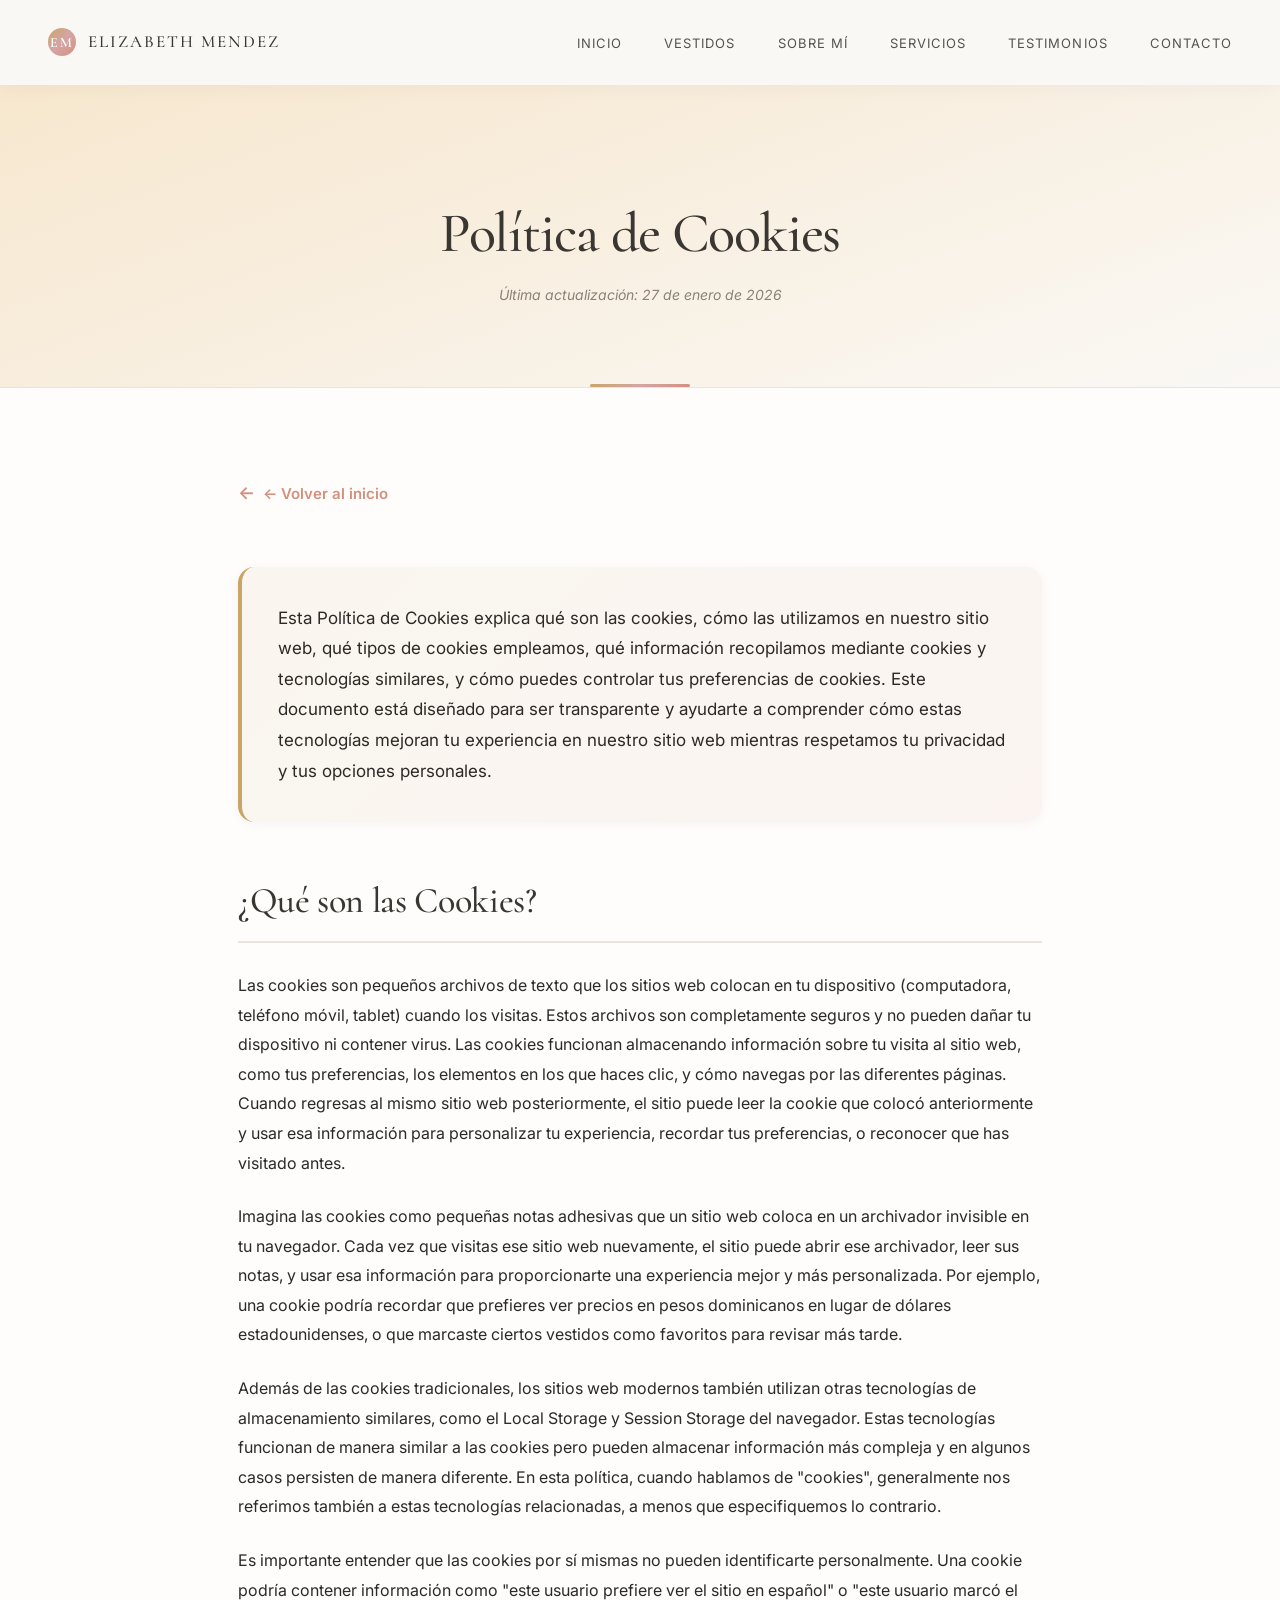
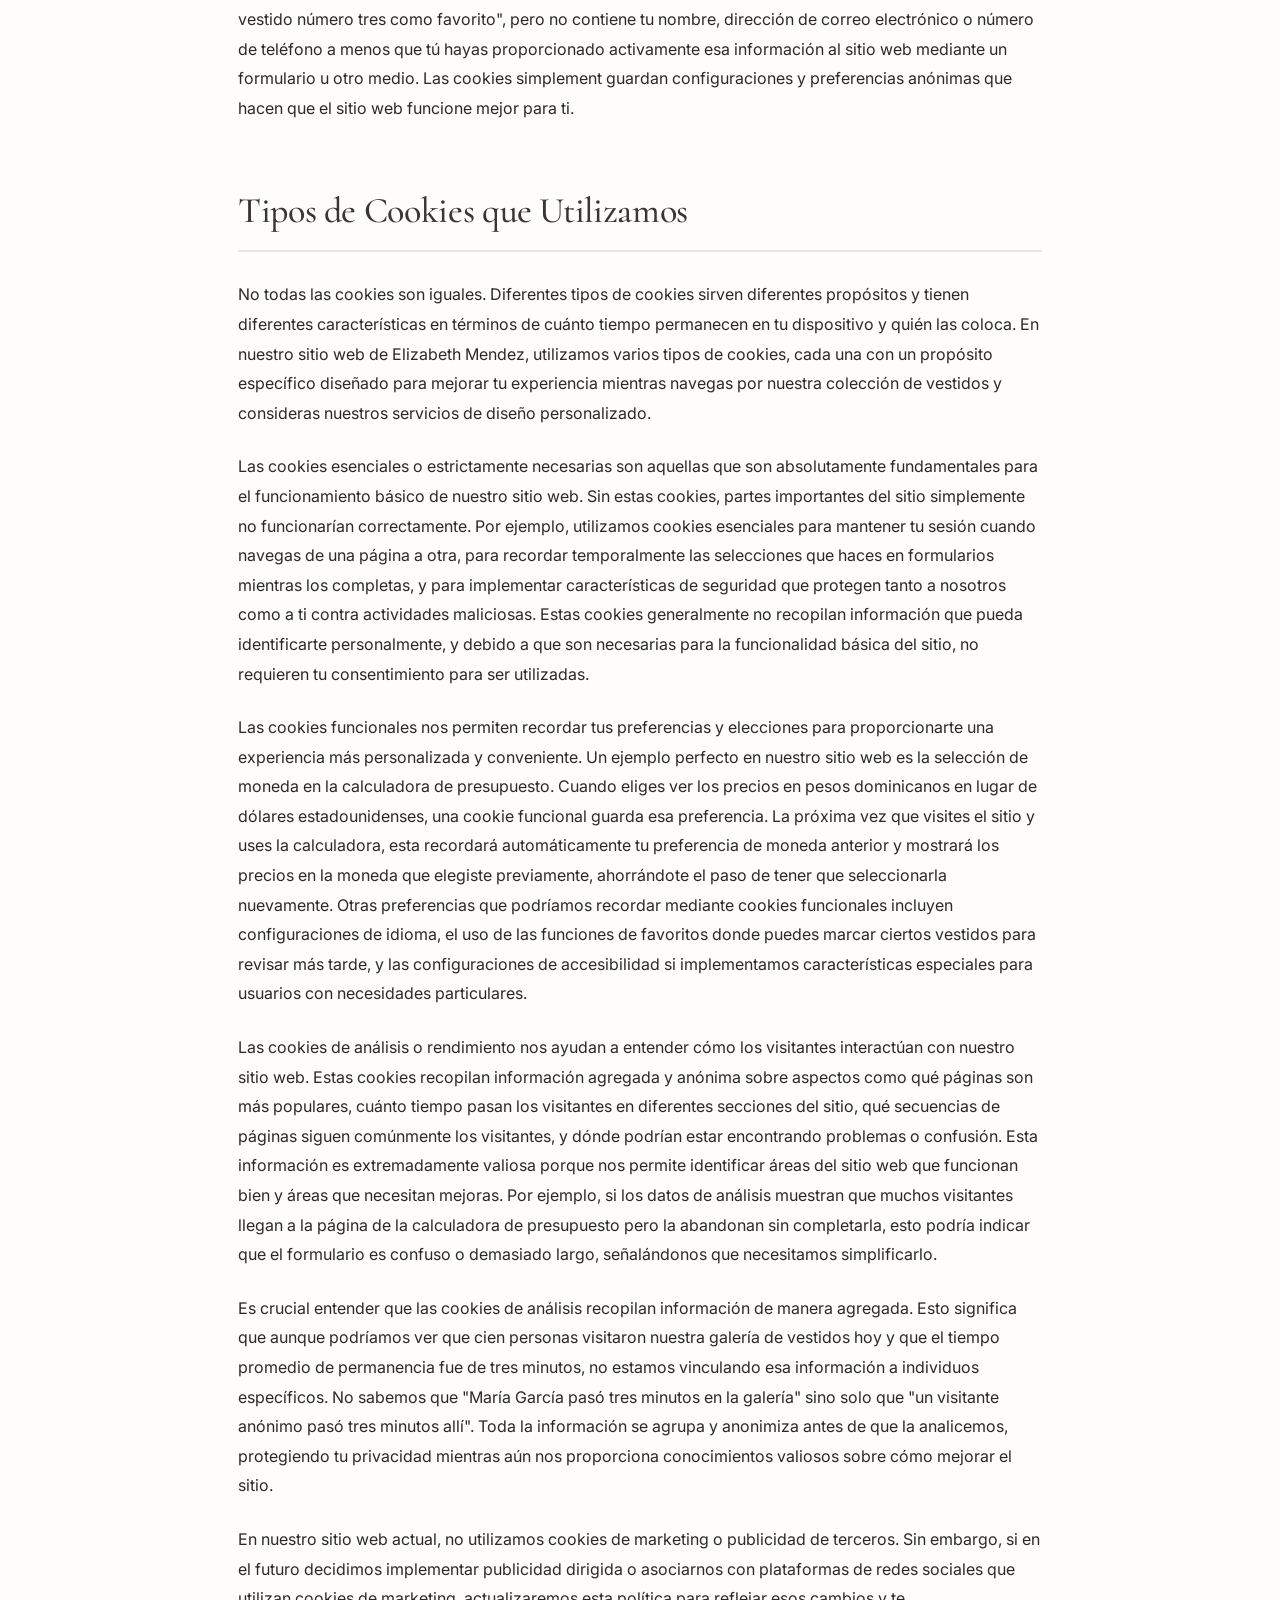
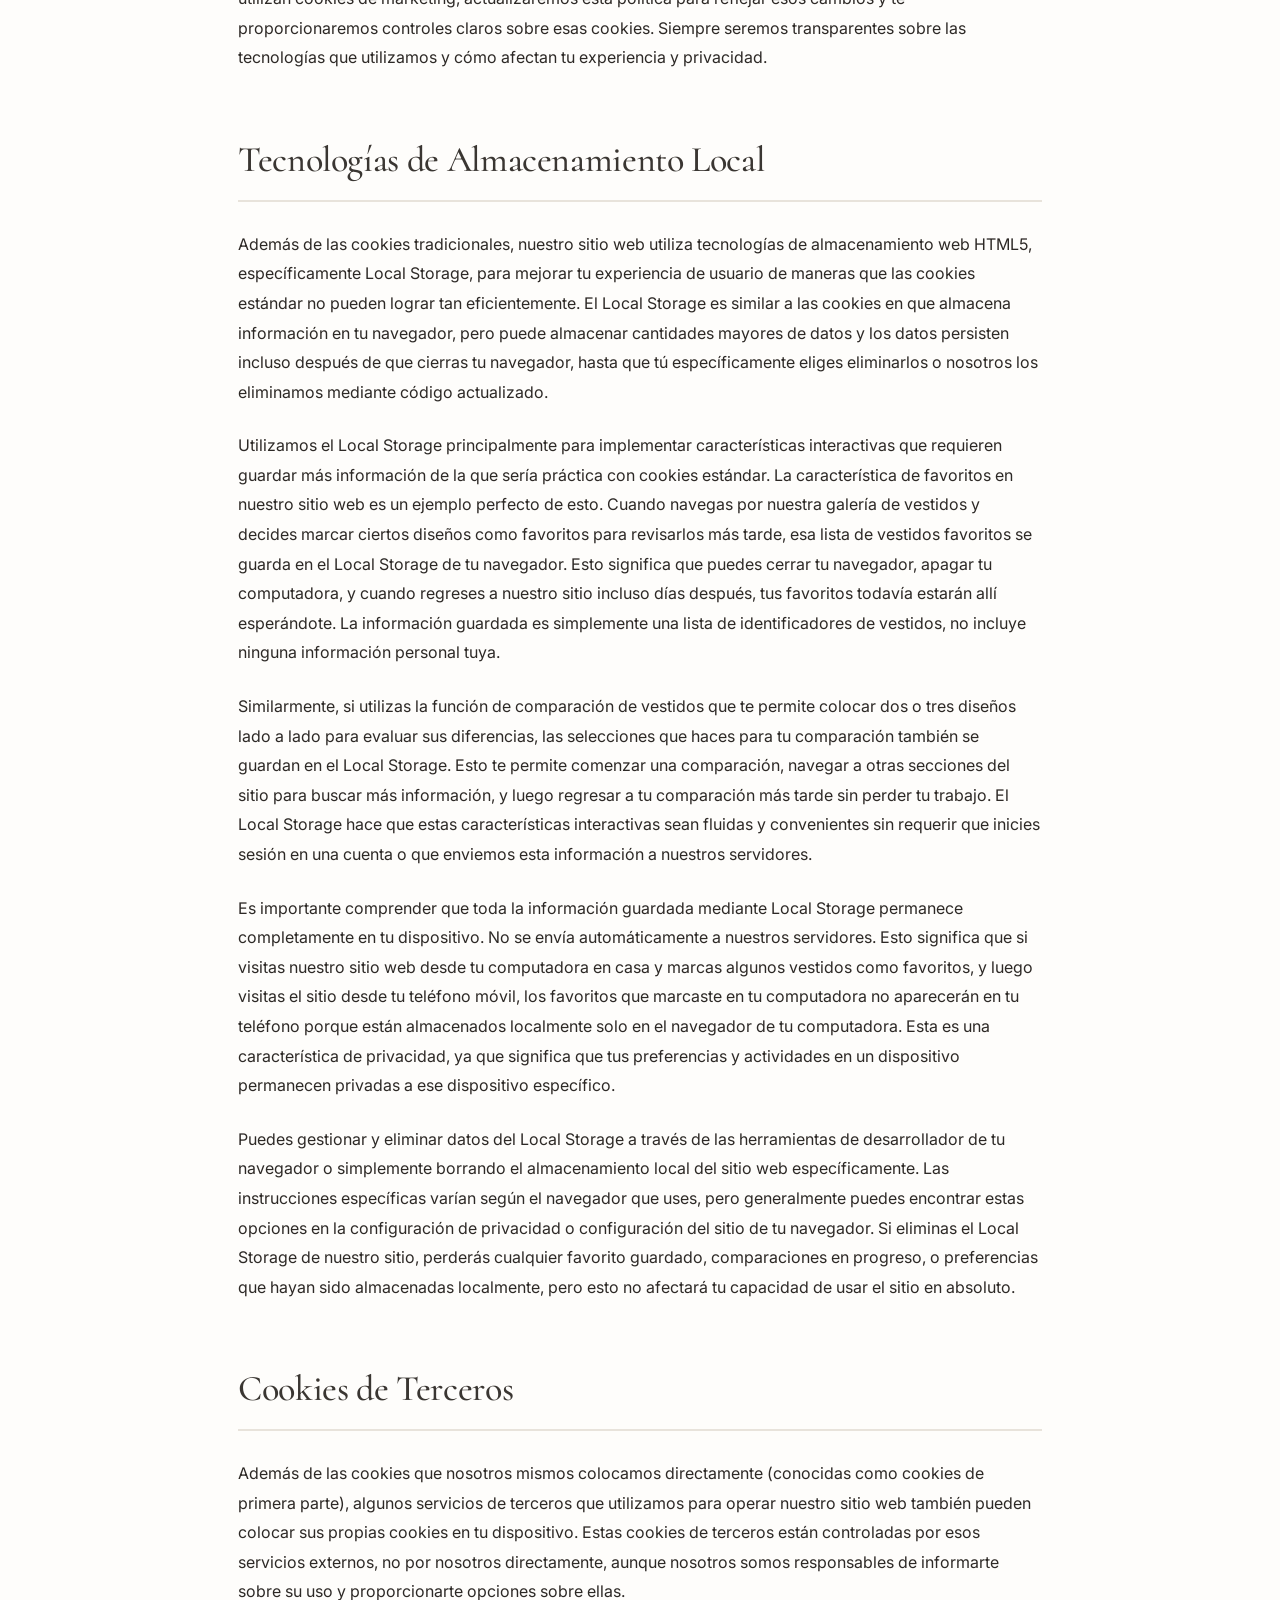
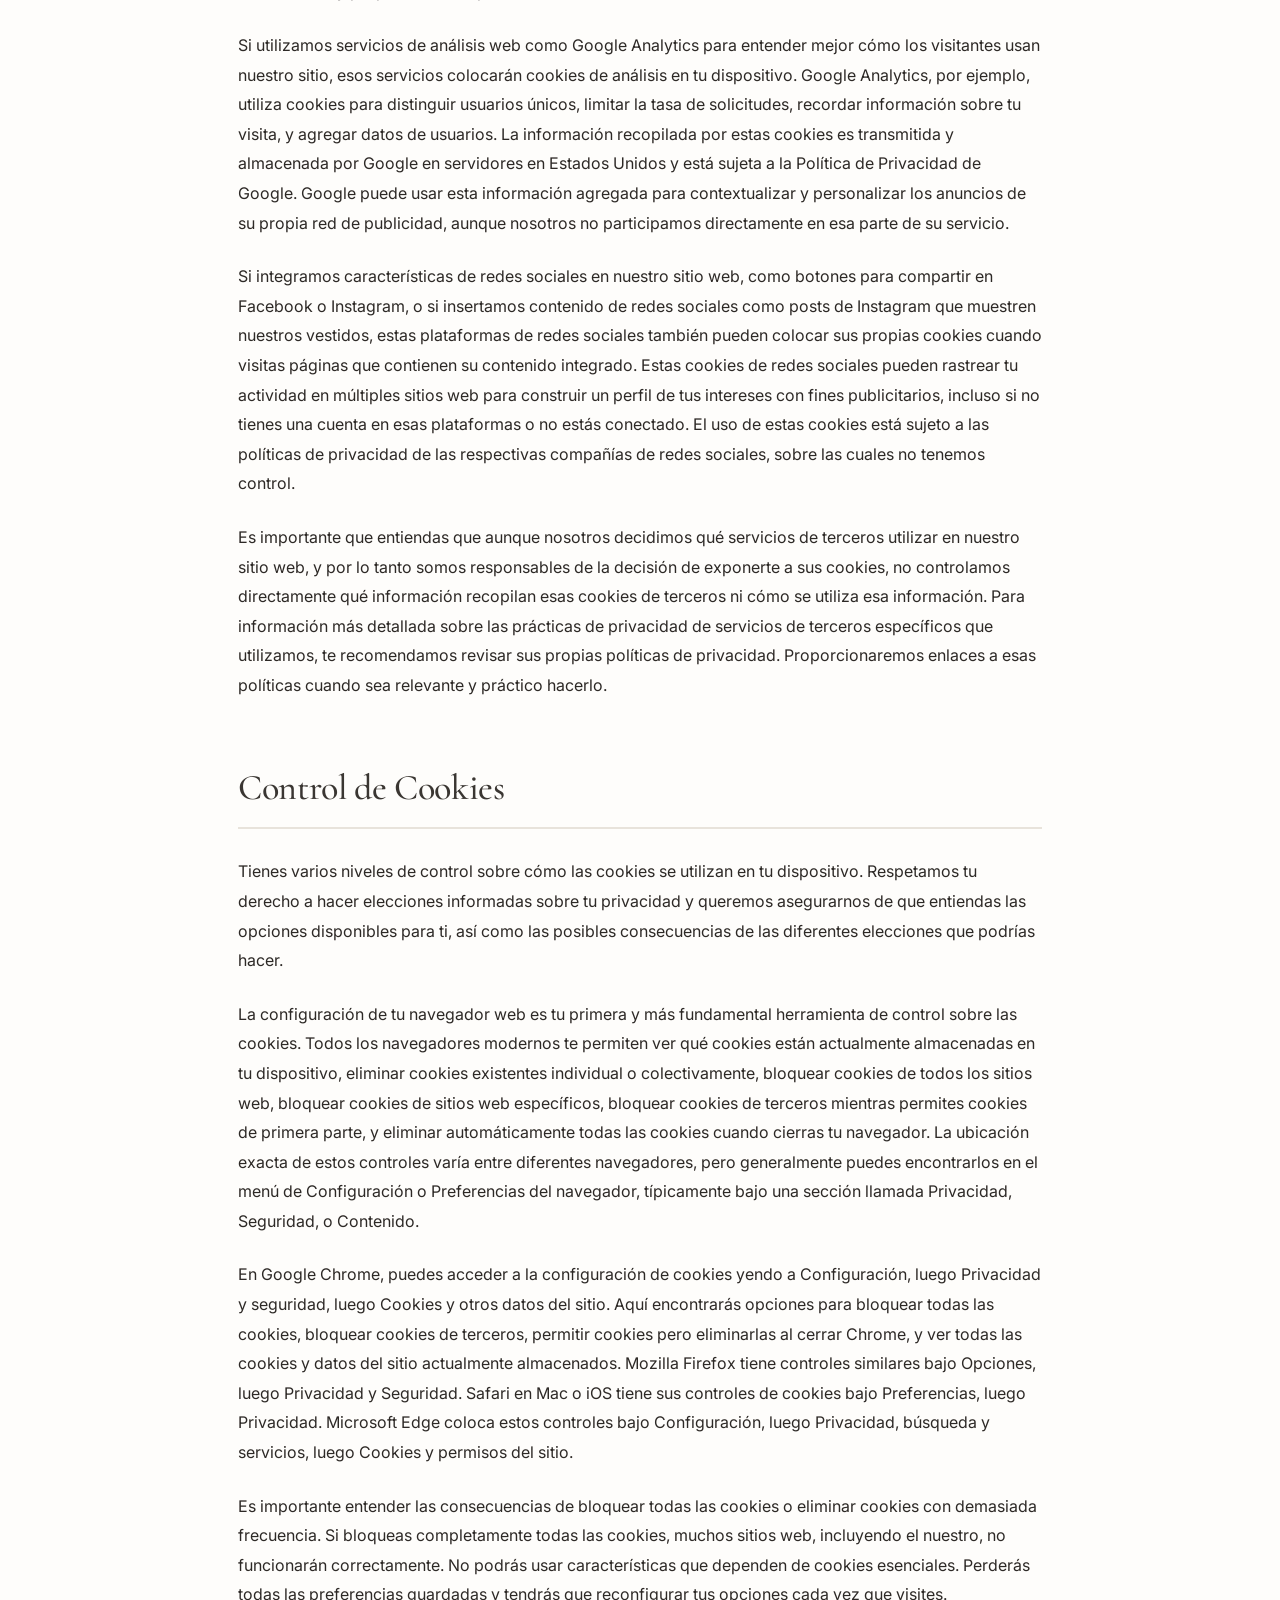
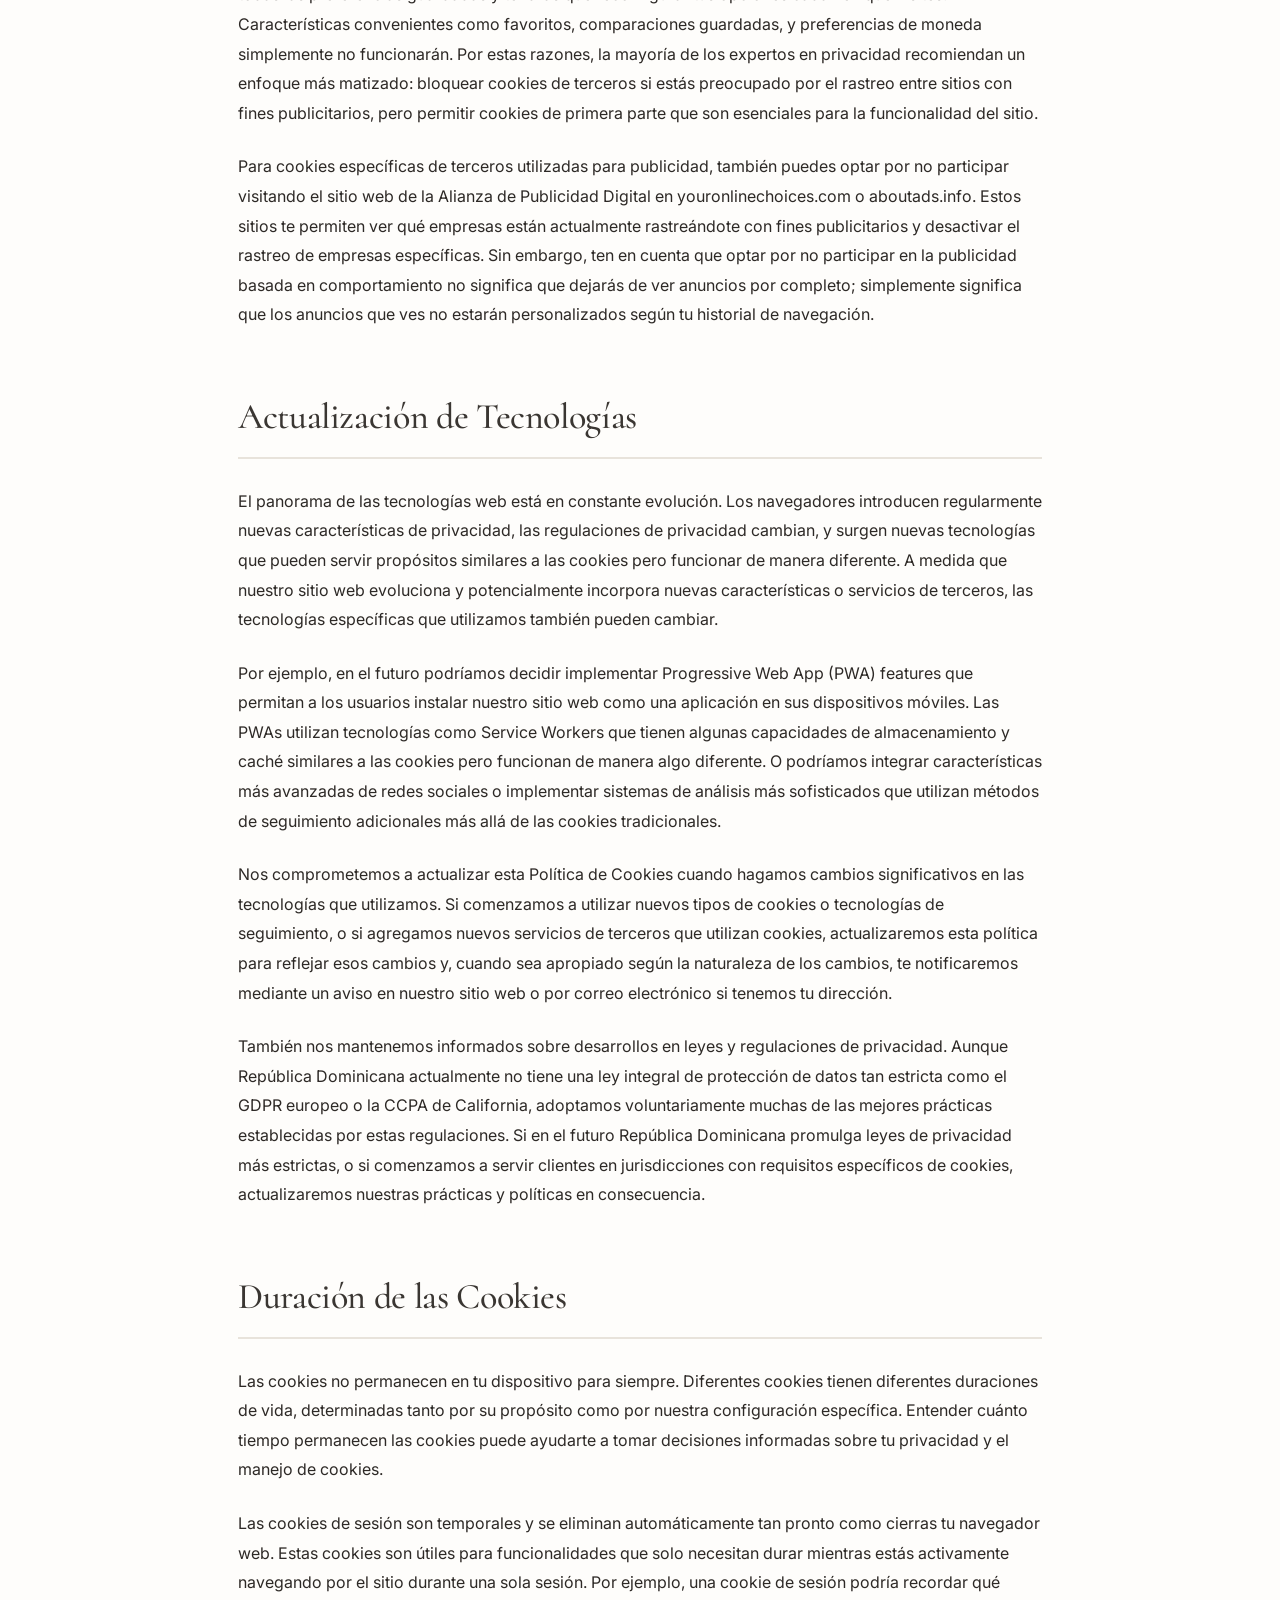
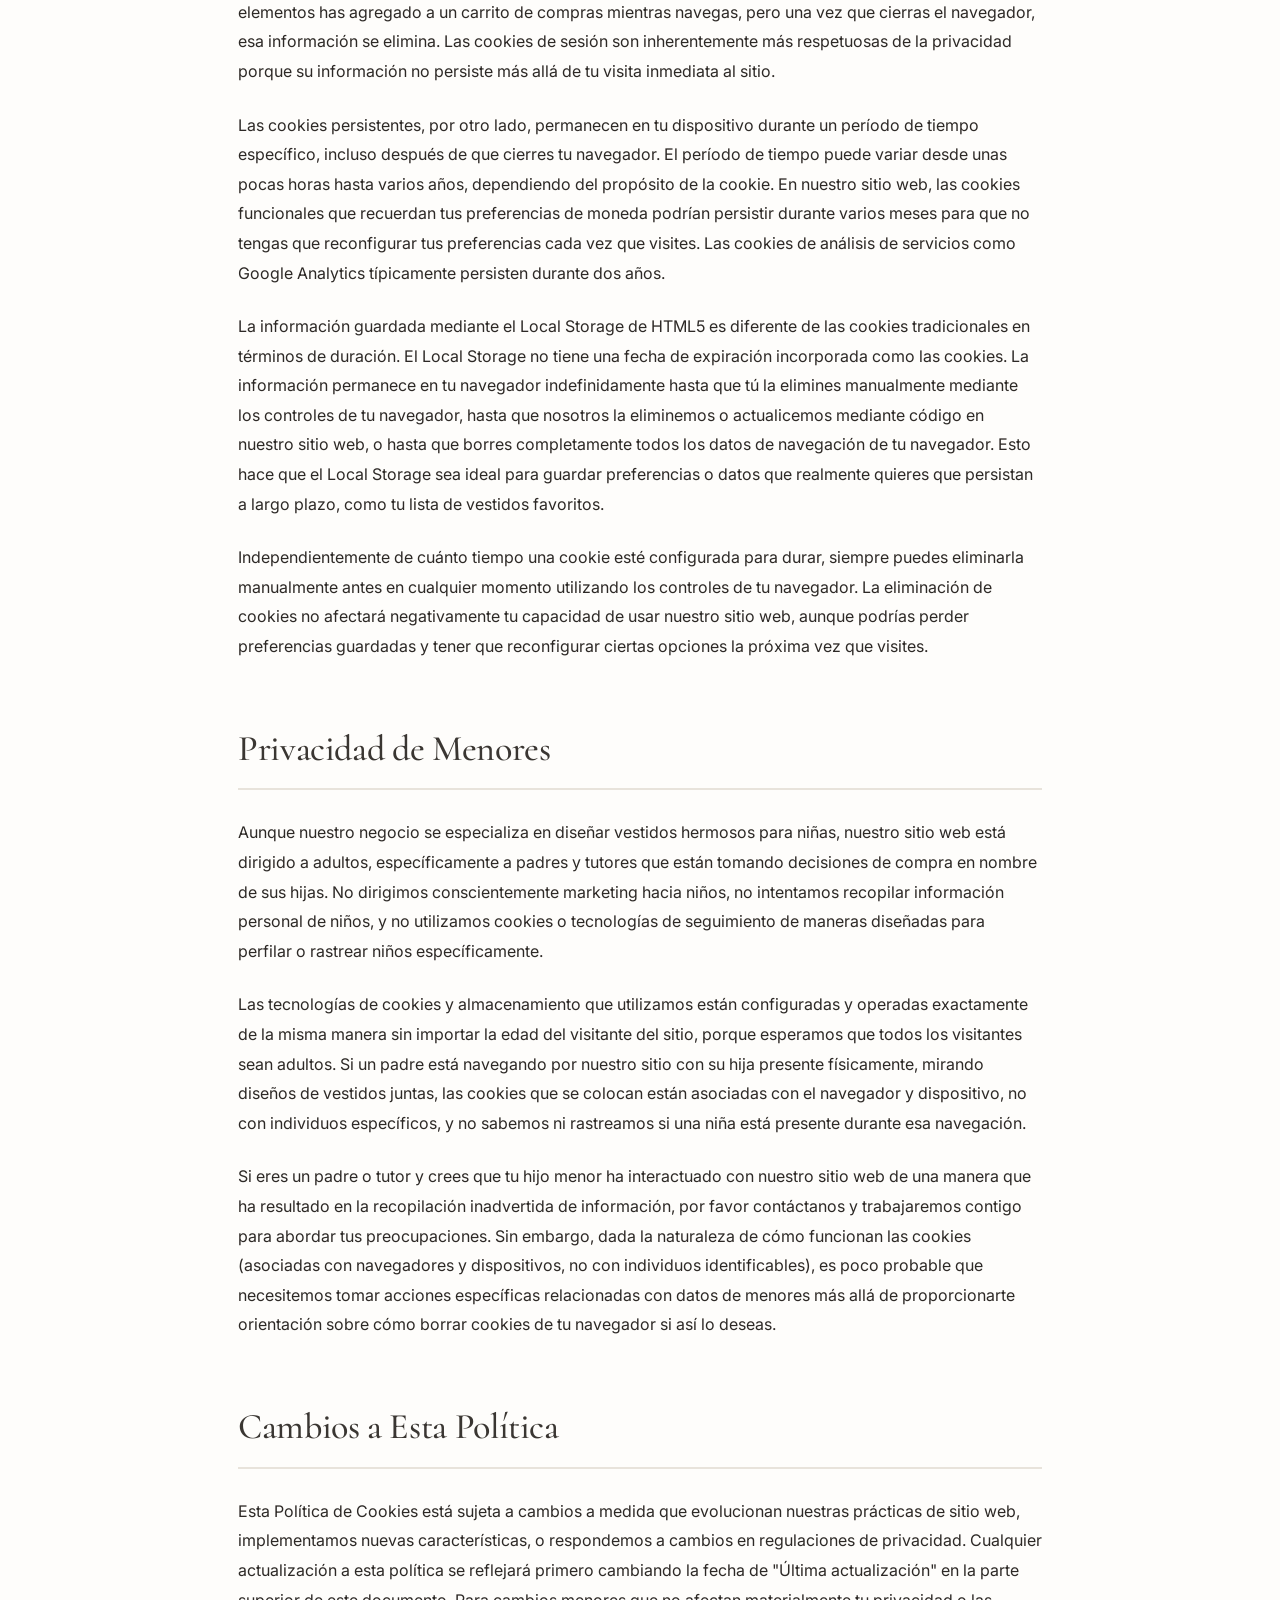
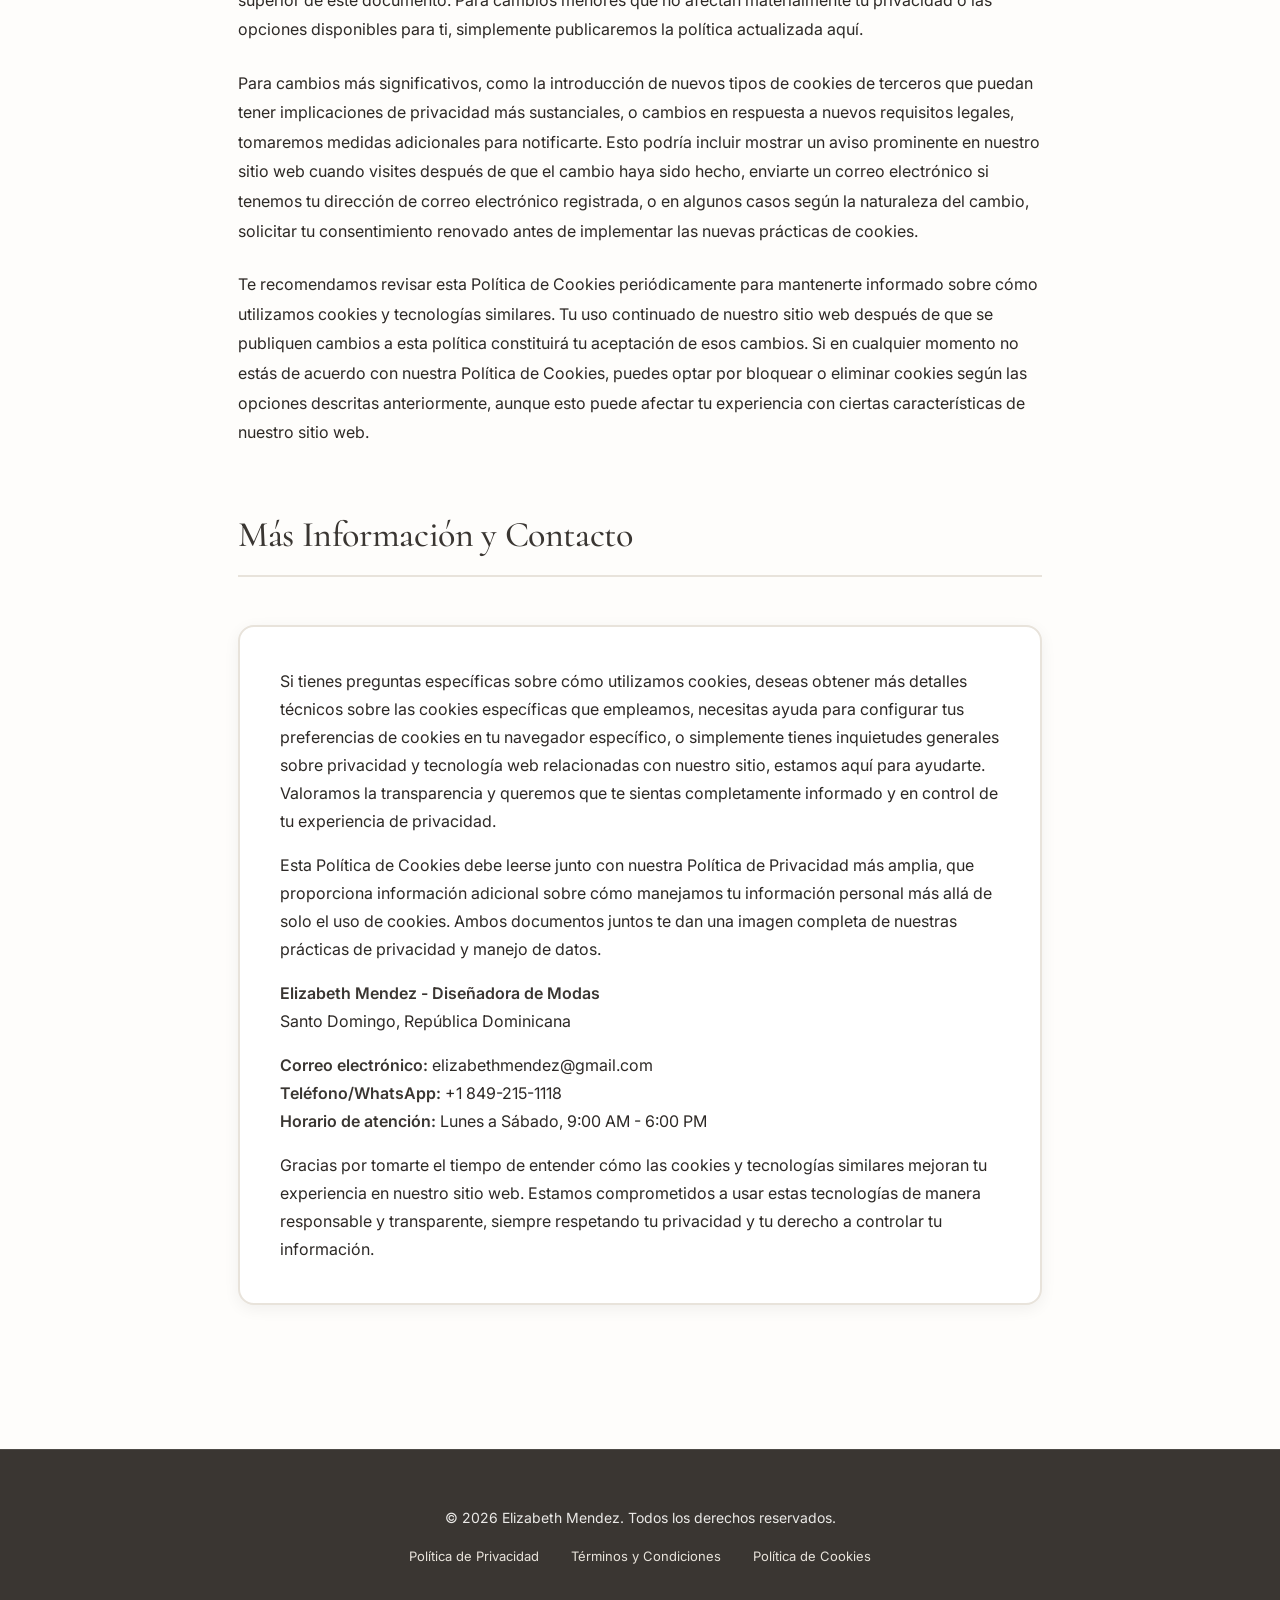
==== politica-cookies.html @ b401a20e "Subida completa del proyecto actualizado" ====
<!DOCTYPE html>
<html lang="es">
<head>
    <meta charset="UTF-8">
    <meta name="viewport" content="width=device-width, initial-scale=1.0">
    <title>Política de Cookies - Elizabeth Mendez | Diseñadora de Modas</title>
    <meta name="description" content="Política de cookies de Elizabeth Mendez. Conoce cómo usamos cookies y tecnologías similares en nuestro sitio web.">
    <link rel="preconnect" href="https://fonts.googleapis.com">
    <link rel="preconnect" href="https://fonts.gstatic.com" crossorigin>
    <link href="https://fonts.googleapis.com/css2?family=Cormorant:wght@400;500;600;700&family=Inter:wght@300;400;500;600;700&display=swap" rel="stylesheet">
    <link rel="stylesheet" href="./CSS/style1.css?v=1.0.1" />
</head>
<body>
    <!-- Navegación -->
    <nav class="nav scrolled">
        <div class="nav-inner">
            <a href="index.html" class="logo">
                <div class="logo-icon">EM</div>
                <span>ELIZABETH MENDEZ</span>
            </a>
            <button class="menu-toggle" id="menuToggle">
                <span></span>
                <span></span>
                <span></span>
            </button>
            <ul class="nav-menu" id="navMenu">
                <li><a href="index.html#inicio">Inicio</a></li>
                <li><a href="index.html#galeria-vestidos">Vestidos</a></li>
                <li><a href="index.html#sobre-mi">Sobre Mí</a></li>
                <li><a href="index.html#servicios">Servicios</a></li>
                <li><a href="index.html#testimonios">Testimonios</a></li>
                <li><a href="index.html#contacto">Contacto</a></li>
            </ul>
        </div>
    </nav>

    <main class="legal-container">
        <div class="legal-hero-section">
            <h1>Política de Cookies</h1>
            <p class="legal-date">Última actualización: 27 de enero de 2026</p>
        </div>

        <div class="legal-content-wrapper">
            <a href="index.html" class="back-link">← Volver al inicio</a>

            <div class="legal-intro-box">
                <p>Esta Política de Cookies explica qué son las cookies, cómo las utilizamos en nuestro sitio web, qué tipos de cookies empleamos, qué información recopilamos mediante cookies y tecnologías similares, y cómo puedes controlar tus preferencias de cookies. Este documento está diseñado para ser transparente y ayudarte a comprender cómo estas tecnologías mejoran tu experiencia en nuestro sitio web mientras respetamos tu privacidad y tus opciones personales.</p>
            </div>

            <section class="legal-section">
                <h2>¿Qué son las Cookies?</h2>
                <p>Las cookies son pequeños archivos de texto que los sitios web colocan en tu dispositivo (computadora, teléfono móvil, tablet) cuando los visitas. Estos archivos son completamente seguros y no pueden dañar tu dispositivo ni contener virus. Las cookies funcionan almacenando información sobre tu visita al sitio web, como tus preferencias, los elementos en los que haces clic, y cómo navegas por las diferentes páginas. Cuando regresas al mismo sitio web posteriormente, el sitio puede leer la cookie que colocó anteriormente y usar esa información para personalizar tu experiencia, recordar tus preferencias, o reconocer que has visitado antes.</p>

                <p>Imagina las cookies como pequeñas notas adhesivas que un sitio web coloca en un archivador invisible en tu navegador. Cada vez que visitas ese sitio web nuevamente, el sitio puede abrir ese archivador, leer sus notas, y usar esa información para proporcionarte una experiencia mejor y más personalizada. Por ejemplo, una cookie podría recordar que prefieres ver precios en pesos dominicanos en lugar de dólares estadounidenses, o que marcaste ciertos vestidos como favoritos para revisar más tarde.</p>

                <p>Además de las cookies tradicionales, los sitios web modernos también utilizan otras tecnologías de almacenamiento similares, como el Local Storage y Session Storage del navegador. Estas tecnologías funcionan de manera similar a las cookies pero pueden almacenar información más compleja y en algunos casos persisten de manera diferente. En esta política, cuando hablamos de "cookies", generalmente nos referimos también a estas tecnologías relacionadas, a menos que especifiquemos lo contrario.</p>

                <p>Es importante entender que las cookies por sí mismas no pueden identificarte personalmente. Una cookie podría contener información como "este usuario prefiere ver el sitio en español" o "este usuario marcó el vestido número tres como favorito", pero no contiene tu nombre, dirección de correo electrónico o número de teléfono a menos que tú hayas proporcionado activamente esa información al sitio web mediante un formulario u otro medio. Las cookies simplement guardan configuraciones y preferencias anónimas que hacen que el sitio web funcione mejor para ti.</p>
            </section>

            <section class="legal-section">
                <h2>Tipos de Cookies que Utilizamos</h2>
                <p>No todas las cookies son iguales. Diferentes tipos de cookies sirven diferentes propósitos y tienen diferentes características en términos de cuánto tiempo permanecen en tu dispositivo y quién las coloca. En nuestro sitio web de Elizabeth Mendez, utilizamos varios tipos de cookies, cada una con un propósito específico diseñado para mejorar tu experiencia mientras navegas por nuestra colección de vestidos y consideras nuestros servicios de diseño personalizado.</p>

                <p>Las cookies esenciales o estrictamente necesarias son aquellas que son absolutamente fundamentales para el funcionamiento básico de nuestro sitio web. Sin estas cookies, partes importantes del sitio simplemente no funcionarían correctamente. Por ejemplo, utilizamos cookies esenciales para mantener tu sesión cuando navegas de una página a otra, para recordar temporalmente las selecciones que haces en formularios mientras los completas, y para implementar características de seguridad que protegen tanto a nosotros como a ti contra actividades maliciosas. Estas cookies generalmente no recopilan información que pueda identificarte personalmente, y debido a que son necesarias para la funcionalidad básica del sitio, no requieren tu consentimiento para ser utilizadas.</p>

                <p>Las cookies funcionales nos permiten recordar tus preferencias y elecciones para proporcionarte una experiencia más personalizada y conveniente. Un ejemplo perfecto en nuestro sitio web es la selección de moneda en la calculadora de presupuesto. Cuando eliges ver los precios en pesos dominicanos en lugar de dólares estadounidenses, una cookie funcional guarda esa preferencia. La próxima vez que visites el sitio y uses la calculadora, esta recordará automáticamente tu preferencia de moneda anterior y mostrará los precios en la moneda que elegiste previamente, ahorrándote el paso de tener que seleccionarla nuevamente. Otras preferencias que podríamos recordar mediante cookies funcionales incluyen configuraciones de idioma, el uso de las funciones de favoritos donde puedes marcar ciertos vestidos para revisar más tarde, y las configuraciones de accesibilidad si implementamos características especiales para usuarios con necesidades particulares.</p>

                <p>Las cookies de análisis o rendimiento nos ayudan a entender cómo los visitantes interactúan con nuestro sitio web. Estas cookies recopilan información agregada y anónima sobre aspectos como qué páginas son más populares, cuánto tiempo pasan los visitantes en diferentes secciones del sitio, qué secuencias de páginas siguen comúnmente los visitantes, y dónde podrían estar encontrando problemas o confusión. Esta información es extremadamente valiosa porque nos permite identificar áreas del sitio web que funcionan bien y áreas que necesitan mejoras. Por ejemplo, si los datos de análisis muestran que muchos visitantes llegan a la página de la calculadora de presupuesto pero la abandonan sin completarla, esto podría indicar que el formulario es confuso o demasiado largo, señalándonos que necesitamos simplificarlo.</p>

                <p>Es crucial entender que las cookies de análisis recopilan información de manera agregada. Esto significa que aunque podríamos ver que cien personas visitaron nuestra galería de vestidos hoy y que el tiempo promedio de permanencia fue de tres minutos, no estamos vinculando esa información a individuos específicos. No sabemos que "María García pasó tres minutos en la galería" sino solo que "un visitante anónimo pasó tres minutos allí". Toda la información se agrupa y anonimiza antes de que la analicemos, protegiendo tu privacidad mientras aún nos proporciona conocimientos valiosos sobre cómo mejorar el sitio.</p>

                <p>En nuestro sitio web actual, no utilizamos cookies de marketing o publicidad de terceros. Sin embargo, si en el futuro decidimos implementar publicidad dirigida o asociarnos con plataformas de redes sociales que utilizan cookies de marketing, actualizaremos esta política para reflejar esos cambios y te proporcionaremos controles claros sobre esas cookies. Siempre seremos transparentes sobre las tecnologías que utilizamos y cómo afectan tu experiencia y privacidad.</p>
            </section>

            <section class="legal-section">
                <h2>Tecnologías de Almacenamiento Local</h2>
                <p>Además de las cookies tradicionales, nuestro sitio web utiliza tecnologías de almacenamiento web HTML5, específicamente Local Storage, para mejorar tu experiencia de usuario de maneras que las cookies estándar no pueden lograr tan eficientemente. El Local Storage es similar a las cookies en que almacena información en tu navegador, pero puede almacenar cantidades mayores de datos y los datos persisten incluso después de que cierras tu navegador, hasta que tú específicamente eliges eliminarlos o nosotros los eliminamos mediante código actualizado.</p>

                <p>Utilizamos el Local Storage principalmente para implementar características interactivas que requieren guardar más información de la que sería práctica con cookies estándar. La característica de favoritos en nuestro sitio web es un ejemplo perfecto de esto. Cuando navegas por nuestra galería de vestidos y decides marcar ciertos diseños como favoritos para revisarlos más tarde, esa lista de vestidos favoritos se guarda en el Local Storage de tu navegador. Esto significa que puedes cerrar tu navegador, apagar tu computadora, y cuando regreses a nuestro sitio incluso días después, tus favoritos todavía estarán allí esperándote. La información guardada es simplemente una lista de identificadores de vestidos, no incluye ninguna información personal tuya.</p>

                <p>Similarmente, si utilizas la función de comparación de vestidos que te permite colocar dos o tres diseños lado a lado para evaluar sus diferencias, las selecciones que haces para tu comparación también se guardan en el Local Storage. Esto te permite comenzar una comparación, navegar a otras secciones del sitio para buscar más información, y luego regresar a tu comparación más tarde sin perder tu trabajo. El Local Storage hace que estas características interactivas sean fluidas y convenientes sin requerir que inicies sesión en una cuenta o que enviemos esta información a nuestros servidores.</p>

                <p>Es importante comprender que toda la información guardada mediante Local Storage permanece completamente en tu dispositivo. No se envía automáticamente a nuestros servidores. Esto significa que si visitas nuestro sitio web desde tu computadora en casa y marcas algunos vestidos como favoritos, y luego visitas el sitio desde tu teléfono móvil, los favoritos que marcaste en tu computadora no aparecerán en tu teléfono porque están almacenados localmente solo en el navegador de tu computadora. Esta es una característica de privacidad, ya que significa que tus preferencias y actividades en un dispositivo permanecen privadas a ese dispositivo específico.</p>

                <p>Puedes gestionar y eliminar datos del Local Storage a través de las herramientas de desarrollador de tu navegador o simplemente borrando el almacenamiento local del sitio web específicamente. Las instrucciones específicas varían según el navegador que uses, pero generalmente puedes encontrar estas opciones en la configuración de privacidad o configuración del sitio de tu navegador. Si eliminas el Local Storage de nuestro sitio, perderás cualquier favorito guardado, comparaciones en progreso, o preferencias que hayan sido almacenadas localmente, pero esto no afectará tu capacidad de usar el sitio en absoluto.</p>
            </section>

            <section class="legal-section">
                <h2>Cookies de Terceros</h2>
                <p>Además de las cookies que nosotros mismos colocamos directamente (conocidas como cookies de primera parte), algunos servicios de terceros que utilizamos para operar nuestro sitio web también pueden colocar sus propias cookies en tu dispositivo. Estas cookies de terceros están controladas por esos servicios externos, no por nosotros directamente, aunque nosotros somos responsables de informarte sobre su uso y proporcionarte opciones sobre ellas.</p>

                <p>Si utilizamos servicios de análisis web como Google Analytics para entender mejor cómo los visitantes usan nuestro sitio, esos servicios colocarán cookies de análisis en tu dispositivo. Google Analytics, por ejemplo, utiliza cookies para distinguir usuarios únicos, limitar la tasa de solicitudes, recordar información sobre tu visita, y agregar datos de usuarios. La información recopilada por estas cookies es transmitida y almacenada por Google en servidores en Estados Unidos y está sujeta a la Política de Privacidad de Google. Google puede usar esta información agregada para contextualizar y personalizar los anuncios de su propia red de publicidad, aunque nosotros no participamos directamente en esa parte de su servicio.</p>

                <p>Si integramos características de redes sociales en nuestro sitio web, como botones para compartir en Facebook o Instagram, o si insertamos contenido de redes sociales como posts de Instagram que muestren nuestros vestidos, estas plataformas de redes sociales también pueden colocar sus propias cookies cuando visitas páginas que contienen su contenido integrado. Estas cookies de redes sociales pueden rastrear tu actividad en múltiples sitios web para construir un perfil de tus intereses con fines publicitarios, incluso si no tienes una cuenta en esas plataformas o no estás conectado. El uso de estas cookies está sujeto a las políticas de privacidad de las respectivas compañías de redes sociales, sobre las cuales no tenemos control.</p>

                <p>Es importante que entiendas que aunque nosotros decidimos qué servicios de terceros utilizar en nuestro sitio web, y por lo tanto somos responsables de la decisión de exponerte a sus cookies, no controlamos directamente qué información recopilan esas cookies de terceros ni cómo se utiliza esa información. Para información más detallada sobre las prácticas de privacidad de servicios de terceros específicos que utilizamos, te recomendamos revisar sus propias políticas de privacidad. Proporcionaremos enlaces a esas políticas cuando sea relevante y práctico hacerlo.</p>
            </section>

            <section class="legal-section">
                <h2>Control de Cookies</h2>
                <p>Tienes varios niveles de control sobre cómo las cookies se utilizan en tu dispositivo. Respetamos tu derecho a hacer elecciones informadas sobre tu privacidad y queremos asegurarnos de que entiendas las opciones disponibles para ti, así como las posibles consecuencias de las diferentes elecciones que podrías hacer.</p>

                <p>La configuración de tu navegador web es tu primera y más fundamental herramienta de control sobre las cookies. Todos los navegadores modernos te permiten ver qué cookies están actualmente almacenadas en tu dispositivo, eliminar cookies existentes individual o colectivamente, bloquear cookies de todos los sitios web, bloquear cookies de sitios web específicos, bloquear cookies de terceros mientras permites cookies de primera parte, y eliminar automáticamente todas las cookies cuando cierras tu navegador. La ubicación exacta de estos controles varía entre diferentes navegadores, pero generalmente puedes encontrarlos en el menú de Configuración o Preferencias del navegador, típicamente bajo una sección llamada Privacidad, Seguridad, o Contenido.</p>

                <p>En Google Chrome, puedes acceder a la configuración de cookies yendo a Configuración, luego Privacidad y seguridad, luego Cookies y otros datos del sitio. Aquí encontrarás opciones para bloquear todas las cookies, bloquear cookies de terceros, permitir cookies pero eliminarlas al cerrar Chrome, y ver todas las cookies y datos del sitio actualmente almacenados. Mozilla Firefox tiene controles similares bajo Opciones, luego Privacidad y Seguridad. Safari en Mac o iOS tiene sus controles de cookies bajo Preferencias, luego Privacidad. Microsoft Edge coloca estos controles bajo Configuración, luego Privacidad, búsqueda y servicios, luego Cookies y permisos del sitio.</p>

                <p>Es importante entender las consecuencias de bloquear todas las cookies o eliminar cookies con demasiada frecuencia. Si bloqueas completamente todas las cookies, muchos sitios web, incluyendo el nuestro, no funcionarán correctamente. No podrás usar características que dependen de cookies esenciales. Perderás todas las preferencias guardadas y tendrás que reconfigurar tus opciones cada vez que visites. Características convenientes como favoritos, comparaciones guardadas, y preferencias de moneda simplemente no funcionarán. Por estas razones, la mayoría de los expertos en privacidad recomiendan un enfoque más matizado: bloquear cookies de terceros si estás preocupado por el rastreo entre sitios con fines publicitarios, pero permitir cookies de primera parte que son esenciales para la funcionalidad del sitio.</p>

                <p>Para cookies específicas de terceros utilizadas para publicidad, también puedes optar por no participar visitando el sitio web de la Alianza de Publicidad Digital en youronlinechoices.com o aboutads.info. Estos sitios te permiten ver qué empresas están actualmente rastreándote con fines publicitarios y desactivar el rastreo de empresas específicas. Sin embargo, ten en cuenta que optar por no participar en la publicidad basada en comportamiento no significa que dejarás de ver anuncios por completo; simplemente significa que los anuncios que ves no estarán personalizados según tu historial de navegación.</p>
            </section>

            <section class="legal-section">
                <h2>Actualización de Tecnologías</h2>
                <p>El panorama de las tecnologías web está en constante evolución. Los navegadores introducen regularmente nuevas características de privacidad, las regulaciones de privacidad cambian, y surgen nuevas tecnologías que pueden servir propósitos similares a las cookies pero funcionar de manera diferente. A medida que nuestro sitio web evoluciona y potencialmente incorpora nuevas características o servicios de terceros, las tecnologías específicas que utilizamos también pueden cambiar.</p>

                <p>Por ejemplo, en el futuro podríamos decidir implementar Progressive Web App (PWA) features que permitan a los usuarios instalar nuestro sitio web como una aplicación en sus dispositivos móviles. Las PWAs utilizan tecnologías como Service Workers que tienen algunas capacidades de almacenamiento y caché similares a las cookies pero funcionan de manera algo diferente. O podríamos integrar características más avanzadas de redes sociales o implementar sistemas de análisis más sofisticados que utilizan métodos de seguimiento adicionales más allá de las cookies tradicionales.</p>

                <p>Nos comprometemos a actualizar esta Política de Cookies cuando hagamos cambios significativos en las tecnologías que utilizamos. Si comenzamos a utilizar nuevos tipos de cookies o tecnologías de seguimiento, o si agregamos nuevos servicios de terceros que utilizan cookies, actualizaremos esta política para reflejar esos cambios y, cuando sea apropiado según la naturaleza de los cambios, te notificaremos mediante un aviso en nuestro sitio web o por correo electrónico si tenemos tu dirección.</p>

                <p>También nos mantenemos informados sobre desarrollos en leyes y regulaciones de privacidad. Aunque República Dominicana actualmente no tiene una ley integral de protección de datos tan estricta como el GDPR europeo o la CCPA de California, adoptamos voluntariamente muchas de las mejores prácticas establecidas por estas regulaciones. Si en el futuro República Dominicana promulga leyes de privacidad más estrictas, o si comenzamos a servir clientes en jurisdicciones con requisitos específicos de cookies, actualizaremos nuestras prácticas y políticas en consecuencia.</p>
            </section>

            <section class="legal-section">
                <h2>Duración de las Cookies</h2>
                <p>Las cookies no permanecen en tu dispositivo para siempre. Diferentes cookies tienen diferentes duraciones de vida, determinadas tanto por su propósito como por nuestra configuración específica. Entender cuánto tiempo permanecen las cookies puede ayudarte a tomar decisiones informadas sobre tu privacidad y el manejo de cookies.</p>

                <p>Las cookies de sesión son temporales y se eliminan automáticamente tan pronto como cierras tu navegador web. Estas cookies son útiles para funcionalidades que solo necesitan durar mientras estás activamente navegando por el sitio durante una sola sesión. Por ejemplo, una cookie de sesión podría recordar qué elementos has agregado a un carrito de compras mientras navegas, pero una vez que cierras el navegador, esa información se elimina. Las cookies de sesión son inherentemente más respetuosas de la privacidad porque su información no persiste más allá de tu visita inmediata al sitio.</p>

                <p>Las cookies persistentes, por otro lado, permanecen en tu dispositivo durante un período de tiempo específico, incluso después de que cierres tu navegador. El período de tiempo puede variar desde unas pocas horas hasta varios años, dependiendo del propósito de la cookie. En nuestro sitio web, las cookies funcionales que recuerdan tus preferencias de moneda podrían persistir durante varios meses para que no tengas que reconfigurar tus preferencias cada vez que visites. Las cookies de análisis de servicios como Google Analytics típicamente persisten durante dos años.</p>

                <p>La información guardada mediante el Local Storage de HTML5 es diferente de las cookies tradicionales en términos de duración. El Local Storage no tiene una fecha de expiración incorporada como las cookies. La información permanece en tu navegador indefinidamente hasta que tú la elimines manualmente mediante los controles de tu navegador, hasta que nosotros la eliminemos o actualicemos mediante código en nuestro sitio web, o hasta que borres completamente todos los datos de navegación de tu navegador. Esto hace que el Local Storage sea ideal para guardar preferencias o datos que realmente quieres que persistan a largo plazo, como tu lista de vestidos favoritos.</p>

                <p>Independientemente de cuánto tiempo una cookie esté configurada para durar, siempre puedes eliminarla manualmente antes en cualquier momento utilizando los controles de tu navegador. La eliminación de cookies no afectará negativamente tu capacidad de usar nuestro sitio web, aunque podrías perder preferencias guardadas y tener que reconfigurar ciertas opciones la próxima vez que visites.</p>
            </section>

            <section class="legal-section">
                <h2>Privacidad de Menores</h2>
                <p>Aunque nuestro negocio se especializa en diseñar vestidos hermosos para niñas, nuestro sitio web está dirigido a adultos, específicamente a padres y tutores que están tomando decisiones de compra en nombre de sus hijas. No dirigimos conscientemente marketing hacia niños, no intentamos recopilar información personal de niños, y no utilizamos cookies o tecnologías de seguimiento de maneras diseñadas para perfilar o rastrear niños específicamente.</p>

                <p>Las tecnologías de cookies y almacenamiento que utilizamos están configuradas y operadas exactamente de la misma manera sin importar la edad del visitante del sitio, porque esperamos que todos los visitantes sean adultos. Si un padre está navegando por nuestro sitio con su hija presente físicamente, mirando diseños de vestidos juntas, las cookies que se colocan están asociadas con el navegador y dispositivo, no con individuos específicos, y no sabemos ni rastreamos si una niña está presente durante esa navegación.</p>

                <p>Si eres un padre o tutor y crees que tu hijo menor ha interactuado con nuestro sitio web de una manera que ha resultado en la recopilación inadvertida de información, por favor contáctanos y trabajaremos contigo para abordar tus preocupaciones. Sin embargo, dada la naturaleza de cómo funcionan las cookies (asociadas con navegadores y dispositivos, no con individuos identificables), es poco probable que necesitemos tomar acciones específicas relacionadas con datos de menores más allá de proporcionarte orientación sobre cómo borrar cookies de tu navegador si así lo deseas.</p>
            </section>

            <section class="legal-section">
                <h2>Cambios a Esta Política</h2>
                <p>Esta Política de Cookies está sujeta a cambios a medida que evolucionan nuestras prácticas de sitio web, implementamos nuevas características, o respondemos a cambios en regulaciones de privacidad. Cualquier actualización a esta política se reflejará primero cambiando la fecha de "Última actualización" en la parte superior de este documento. Para cambios menores que no afectan materialmente tu privacidad o las opciones disponibles para ti, simplemente publicaremos la política actualizada aquí.</p>

                <p>Para cambios más significativos, como la introducción de nuevos tipos de cookies de terceros que puedan tener implicaciones de privacidad más sustanciales, o cambios en respuesta a nuevos requisitos legales, tomaremos medidas adicionales para notificarte. Esto podría incluir mostrar un aviso prominente en nuestro sitio web cuando visites después de que el cambio haya sido hecho, enviarte un correo electrónico si tenemos tu dirección de correo electrónico registrada, o en algunos casos según la naturaleza del cambio, solicitar tu consentimiento renovado antes de implementar las nuevas prácticas de cookies.</p>

                <p>Te recomendamos revisar esta Política de Cookies periódicamente para mantenerte informado sobre cómo utilizamos cookies y tecnologías similares. Tu uso continuado de nuestro sitio web después de que se publiquen cambios a esta política constituirá tu aceptación de esos cambios. Si en cualquier momento no estás de acuerdo con nuestra Política de Cookies, puedes optar por bloquear o eliminar cookies según las opciones descritas anteriormente, aunque esto puede afectar tu experiencia con ciertas características de nuestro sitio web.</p>
            </section>

            <section class="legal-section">
                <h2>Más Información y Contacto</h2>
                <div class="contact-box">
                    <p>Si tienes preguntas específicas sobre cómo utilizamos cookies, deseas obtener más detalles técnicos sobre las cookies específicas que empleamos, necesitas ayuda para configurar tus preferencias de cookies en tu navegador específico, o simplemente tienes inquietudes generales sobre privacidad y tecnología web relacionadas con nuestro sitio, estamos aquí para ayudarte. Valoramos la transparencia y queremos que te sientas completamente informado y en control de tu experiencia de privacidad.</p>

                    <p>Esta Política de Cookies debe leerse junto con nuestra Política de Privacidad más amplia, que proporciona información adicional sobre cómo manejamos tu información personal más allá de solo el uso de cookies. Ambos documentos juntos te dan una imagen completa de nuestras prácticas de privacidad y manejo de datos.</p>

                    <p><strong>Elizabeth Mendez - Diseñadora de Modas</strong><br>
                    Santo Domingo, República Dominicana</p>

                    <p><strong>Correo electrónico:</strong> elizabethmendez@gmail.com<br>
                    <strong>Teléfono/WhatsApp:</strong> +1 849-215-1118<br>
                    <strong>Horario de atención:</strong> Lunes a Sábado, 9:00 AM - 6:00 PM</p>

                    <p>Gracias por tomarte el tiempo de entender cómo las cookies y tecnologías similares mejoran tu experiencia en nuestro sitio web. Estamos comprometidos a usar estas tecnologías de manera responsable y transparente, siempre respetando tu privacidad y tu derecho a controlar tu información.</p>
                </div>
            </section>
        </div>
    </main>

    <footer class="footer-simple">
        <p>&copy; 2026 Elizabeth Mendez. Todos los derechos reservados.</p>
        <div class="footer-links">
            <a href="politica-privacidad.html">Política de Privacidad</a>
            <a href="terminos-condiciones.html">Términos y Condiciones</a>
            <a href="politica-cookies.html">Política de Cookies</a>
        </div>
    </footer>

    <script src="script-responsive-fixed.js"></script>
</body>
</html>
---- CSS/style1.css ----
/* ============================================
   ELIZABETH MENDEZ - FASHION DESIGNER
   CSS Premium con Diseño Responsive MEJORADO
   ============================================ */

/* ============================================
   RESET & BASE STYLES
   ============================================ */
* {
    margin: 0;
    padding: 0;
    box-sizing: border-box;
}

:root {
    /* Colores Base */
    --cream: #FAF8F5;
    --warm-white: #FEFDFB;
    --beige: #E8E3DB;
    --taupe: #C9BDAE;
    --warm-gray: #8B8177;
    --charcoal: #3A3632;
    --gold: #C9A668;
    --sage: #A7AE9E;
    --terracotta: #D4907E;
    
    /* Nuevos Colores Premium */
    --rose-gold: #D4A5A5;
    --champagne: #F7E7CE;
    --bronze: #CD7F32;
    --ivory: #FFFFF0;
    --dusty-rose: #DCAE96;
    
    /* Colores de Estado */
    --success: #5CB85C;
    --error: #C9302C;
    --warning: #F0AD4E;
    --info: #5BC0DE;
    
    /* Gradientes Mejorados */
    --gradient-premium: linear-gradient(135deg, var(--gold) 0%, var(--rose-gold) 50%, var(--terracotta) 100%);
    --gradient-soft: linear-gradient(160deg, var(--champagne) 0%, var(--cream) 100%);
    --gradient-luxury: linear-gradient(135deg, var(--bronze) 0%, var(--gold) 100%);
    
    /* Tipografía */
    --serif: 'Cormorant', serif;
    --sans: 'Inter', -apple-system, BlinkMacSystemFont, 'Segoe UI', sans-serif;
    
    /* Sombras Mejoradas */
    --shadow-sm: 0 2px 8px rgba(0, 0, 0, 0.06);
    --shadow-md: 0 4px 16px rgba(0, 0, 0, 0.08);
    --shadow-lg: 0 8px 32px rgba(0, 0, 0, 0.12);
    --shadow-xl: 0 16px 48px rgba(0, 0, 0, 0.16);
    
    /* Transiciones */
    --transition-fast: 0.2s ease;
    --transition-base: 0.3s ease;
    --transition-slow: 0.5s ease;
}

html {
    scroll-behavior: smooth;
    overflow-x: hidden;
}

body {
    font-family: var(--sans);
    background: var(--warm-white);
    color: #2d2926;
    font-size: 15px;
    line-height: 1.7;
    -webkit-font-smoothing: antialiased;
    -moz-osx-font-smoothing: grayscale;
    overflow-x: hidden;
    width: 100%;
    max-width: 100vw;
}

/* ============================================
   BLOQUEO DE SCROLL CUANDO MENÚ MÓVIL ESTÁ ABIERTO
   ============================================ */
body.menu-open {
    overflow: hidden;
    position: fixed;
    width: 100%;
}

h1, h2, h3, h4, h5, h6 {
    font-family: var(--serif);
    font-weight: 400;
    letter-spacing: 0.02em;
    line-height: 1.2;
}

img {
    max-width: 100%;
    height: auto;
    display: block;
}

a {
    color: inherit;
    text-decoration: none;
}

button {
    font-family: inherit;
    cursor: pointer;
}

/* ============================================
   PREVENCIÓN DE OVERFLOW HORIZONTAL
   ============================================ */
.container,
.section,
.hero-container,
.footer-grid,
.services-grid,
.contact-grid {
    max-width: 100%;
    overflow-x: hidden;
}

/* ============================================
   SKIP LINK (Accesibilidad)
   ============================================ */
.skip-link {
    position: absolute;
    top: -100px;
    left: 0;
    background: var(--charcoal);
    color: white;
    padding: 12px 24px;
    z-index: 10000;
    font-weight: 600;
    border-radius: 0 0 8px 0;
    transition: top var(--transition-fast);
}

.skip-link:focus {
    top: 0;
    outline: 3px solid var(--gold);
    outline-offset: 0;
}

/* ============================================
   FOCUS STYLES (Accesibilidad Mejorada)
   ============================================ */
*:focus-visible {
    outline: 3px solid var(--gold);
    outline-offset: 4px;
    border-radius: 4px;
}

button:focus-visible,
a:focus-visible,
input:focus-visible,
textarea:focus-visible,
select:focus-visible {
    box-shadow: 0 0 0 4px rgba(201, 166, 104, 0.3);
}

/* ============================================
   UTILITY CLASSES
   ============================================ */
.container {
    max-width: 1440px;
    margin: 0 auto;
    padding: 0 clamp(20px, 4vw, 48px);
}

.section {
    padding: clamp(60px, 12vw, 120px) clamp(20px, 4vw, 48px);
}

.section-header {
    max-width: 720px;
    margin: 0 auto clamp(32px, 6vw, 64px);
}

.section-header.centered {
    text-align: center;
}

.section-eyebrow {
    font-size: clamp(10px, 2vw, 11px);
    letter-spacing: 0.15em;
    text-transform: uppercase;
    color: var(--terracotta);
    font-weight: 600;
    margin-bottom: 16px;
}

.section-title {
    font-size: clamp(28px, 6vw, 52px);
    margin-bottom: clamp(16px, 3vw, 24px);
    color: var(--charcoal);
    word-wrap: break-word;
    overflow-wrap: break-word;
}

.section-description {
    font-size: clamp(15px, 2.5vw, 17px);
    color: var(--warm-gray);
    line-height: 1.8;
}

.required {
    color: var(--error);
}

/* ============================================
   BUTTONS
   ============================================ */
.btn {
    display: inline-flex;
    align-items: center;
    justify-content: center;
    gap: 10px;
    padding: clamp(12px, 2vw, 16px) clamp(20px, 4vw, 32px);
    font-size: clamp(12px, 2vw, 14px);
    font-weight: 500;
    letter-spacing: 0.08em;
    text-transform: uppercase;
    border: none;
    border-radius: 6px;
    transition: all var(--transition-base);
    cursor: pointer;
    white-space: nowrap;
    max-width: 100%;
}

.btn-primary {
    background: var(--gradient-premium);
    color: white;
    position: relative;
    overflow: hidden;
    box-shadow: 0 4px 16px rgba(212, 144, 126, 0.25);
}

.btn-primary::before {
    content: '';
    position: absolute;
    inset: 0;
    background: linear-gradient(135deg, transparent, rgba(255,255,255,0.3), transparent);
    transform: translateX(-100%);
    transition: transform 0.6s;
}

.btn-primary:hover::before {
    transform: translateX(100%);
}

.btn-primary:hover {
    transform: translateY(-2px);
    box-shadow: 0 8px 24px rgba(212, 144, 126, 0.35);
}

.btn-outline {
    background: transparent;
    border: 2px solid var(--charcoal);
    color: var(--charcoal);
}

.btn-outline:hover {
    background: var(--charcoal);
    color: white;
    transform: translateY(-2px);
}

.btn-small {
    padding: 10px 20px;
    font-size: 12px;
}

.btn-large {
    padding: clamp(16px, 3vw, 20px) clamp(28px, 5vw, 40px);
    font-size: clamp(13px, 2.5vw, 15px);
}

/* ============================================
   WHATSAPP BUTTON - RESPONSIVE
   ============================================ */
.whatsapp-btn {
    position: fixed;
    bottom: clamp(20px, 4vw, 32px);
    right: clamp(16px, 3vw, 32px);
    width: clamp(48px, 8vw, 60px);
    height: clamp(48px, 8vw, 60px);
    background: linear-gradient(135deg, #25D366, #128C7E);
    border-radius: 50%;
    display: flex;
    align-items: center;
    justify-content: center;
    box-shadow: 0 6px 24px rgba(37, 211, 102, 0.35);
    z-index: 999;
    transition: all var(--transition-base);
    animation: pulse-wa 2s infinite;
}

.whatsapp-btn::before {
    content: '';
    position: absolute;
    inset: -8px;
    border-radius: 50%;
    border: 2px solid #25D366;
    opacity: 0;
    animation: ping 2s cubic-bezier(0, 0, 0.2, 1) infinite;
}

@keyframes pulse-wa {
    0%, 100% { transform: scale(1); }
    50% { transform: scale(1.05); }
}

@keyframes ping {
    75%, 100% {
        transform: scale(1.5);
        opacity: 0;
    }
}

.whatsapp-btn:hover {
    transform: translateY(-4px);
    box-shadow: 0 10px 32px rgba(37, 211, 102, 0.45);
}

.whatsapp-btn svg {
    width: clamp(24px, 5vw, 32px);
    height: clamp(24px, 5vw, 32px);
    fill: white;
}

/* ============================================
   SCROLL TO TOP - RESPONSIVE
   ============================================ */
.scroll-top {
    position: fixed;
    bottom: clamp(90px, 15vw, 110px);
    right: clamp(16px, 3vw, 32px);
    width: clamp(40px, 7vw, 48px);
    height: clamp(40px, 7vw, 48px);
    background: linear-gradient(135deg, var(--charcoal), #2d2926);
    border-radius: 50%;
    display: flex;
    align-items: center;
    justify-content: center;
    color: var(--gold);
    opacity: 0;
    visibility: hidden;
    transition: all var(--transition-base);
    z-index: 998;
    border: 1px solid rgba(201, 166, 104, 0.2);
    font-size: clamp(16px, 3vw, 20px);
}

.scroll-top.visible {
    opacity: 1;
    visibility: visible;
}

.scroll-top:hover {
    transform: translateY(-4px);
    box-shadow: 0 8px 24px rgba(58, 54, 50, 0.3);
}

/* ============================================
   STICKY CTA - MEJORADO PARA MÓVIL
   ============================================ */
.sticky-cta {
    position: fixed;
    bottom: 0;
    left: 0;
    right: 0;
    background: rgba(58, 54, 50, 0.98);
    backdrop-filter: blur(12px);
    padding: clamp(12px, 2vw, 16px) clamp(16px, 3vw, 24px);
    transform: translateY(100%);
    transition: transform 0.4s ease;
    z-index: 997;
    border-top: 1px solid var(--gold);
}

.sticky-cta.visible {
    transform: translateY(0);
}

.sticky-cta-content {
    max-width: 1440px;
    margin: 0 auto;
    display: flex;
    justify-content: space-between;
    align-items: center;
    gap: clamp(12px, 3vw, 20px);
    flex-wrap: wrap;
}

.sticky-cta-text {
    color: var(--warm-white);
    flex: 1;
    min-width: 0;
}

.sticky-cta-text strong {
    font-family: var(--serif);
    font-size: clamp(14px, 3vw, 18px);
    color: var(--gold);
    display: block;
    margin-bottom: 4px;
}

.sticky-cta-text span {
    font-size: clamp(11px, 2vw, 13px);
    color: var(--beige);
}

/* Se oculta cuando llegamos al footer */
.sticky-cta.hide {
    transform: translateY(100%);
    opacity: 0;
    pointer-events: none;
}

/* ============================================
   NOTIFICATION PROMPT - RESPONSIVE
   ============================================ */
.notification-prompt {
    position: fixed;
    bottom: clamp(160px, 25vw, 200px);
    right: clamp(16px, 3vw, 32px);
    background: white;
    border-radius: 16px;
    box-shadow: var(--shadow-xl);
    padding: clamp(16px, 3vw, 24px);
    max-width: min(320px, calc(100vw - 32px));
    z-index: 996;
    opacity: 0;
    visibility: hidden;
    transform: translateY(20px) scale(0.95);
    transition: all var(--transition-base);
}

.notification-prompt.visible {
    opacity: 1;
    visibility: visible;
    transform: translateY(0) scale(1);
}

.notification-prompt .prompt-close {
    position: absolute;
    top: 8px;
    right: 8px;
    background: transparent;
    border: none;
    font-size: 20px;
    color: var(--warm-gray);
    cursor: pointer;
    width: 28px;
    height: 28px;
    display: flex;
    align-items: center;
    justify-content: center;
    border-radius: 50%;
    transition: all var(--transition-fast);
}

.notification-prompt .prompt-close:hover {
    background: var(--beige);
    color: var(--charcoal);
}

.notification-prompt .prompt-icon {
    font-size: clamp(36px, 6vw, 48px);
    display: block;
    text-align: center;
    margin-bottom: 12px;
}

.notification-prompt h4 {
    font-size: clamp(16px, 3vw, 20px);
    margin-bottom: 8px;
    color: var(--charcoal);
    text-align: center;
}

.notification-prompt p {
    font-size: clamp(12px, 2.5vw, 14px);
    color: var(--warm-gray);
    margin-bottom: 16px;
    text-align: center;
}

.notification-prompt .prompt-buttons {
    display: flex;
    gap: 8px;
    flex-wrap: wrap;
}

.notification-prompt .btn {
    flex: 1;
    min-width: 100px;
    padding: 10px 12px;
    font-size: 11px;
}

/* ============================================
   FAVORITES & COMPARE BUTTONS - RESPONSIVE
   ============================================ */
.favorites-button {
    position: fixed;
    bottom: clamp(150px, 22vw, 190px);
    right: clamp(16px, 3vw, 32px);
    width: clamp(44px, 7vw, 56px);
    height: clamp(44px, 7vw, 56px);
    background: white;
    border: 2px solid var(--gold);
    border-radius: 50%;
    display: flex;
    align-items: center;
    justify-content: center;
    box-shadow: var(--shadow-lg);
    z-index: 995;
    transition: all var(--transition-base);
}

.favorites-button:hover {
    transform: translateY(-4px);
    box-shadow: var(--shadow-xl);
    background: var(--gold);
}

.favorites-button:hover .fav-icon {
    color: white;
}

.favorites-button .fav-icon {
    font-size: clamp(20px, 4vw, 24px);
    color: var(--gold);
    transition: color var(--transition-fast);
}

.favorites-counter {
    position: absolute;
    top: -6px;
    right: -6px;
    background: var(--error);
    color: white;
    width: clamp(20px, 4vw, 24px);
    height: clamp(20px, 4vw, 24px);
    border-radius: 50%;
    display: flex;
    align-items: center;
    justify-content: center;
    font-size: clamp(10px, 2vw, 11px);
    font-weight: 600;
}

.compare-bar {
    position: fixed;
    bottom: clamp(70px, 12vw, 80px);
    left: 50%;
    transform: translateX(-50%);
    background: white;
    border-radius: 12px;
    box-shadow: var(--shadow-xl);
    padding: clamp(12px, 2vw, 16px) clamp(16px, 3vw, 24px);
    z-index: 994;
    display: flex;
    align-items: center;
    gap: clamp(8px, 2vw, 16px);
    max-width: calc(100vw - 32px);
}

.compare-items {
    display: flex;
    gap: 8px;
}

.compare-item {
    width: clamp(40px, 8vw, 48px);
    height: clamp(40px, 8vw, 48px);
    border-radius: 8px;
    overflow: hidden;
    border: 2px solid var(--beige);
}

.compare-item img {
    width: 100%;
    height: 100%;
    object-fit: cover;
}

/* ============================================
   NAVIGATION - MEJORADO PARA MÓVIL
   ============================================ */
.nav {
    position: fixed;
    top: 0;
    left: 0;
    right: 0;
    z-index: 998;
    transition: all 0.4s cubic-bezier(0.4, 0, 0.2, 1);
}

.nav-inner {
    max-width: 1440px;
    margin: 0 auto;
    padding: clamp(16px, 3vw, 28px) clamp(20px, 4vw, 48px);
    display: flex;
    justify-content: space-between;
    align-items: center;
}

.nav.scrolled {
    background: rgba(250, 248, 245, 0.98);
    backdrop-filter: blur(12px);
    box-shadow: 0 2px 20px rgba(0, 0, 0, 0.04);
}

.logo {
    font-family: var(--serif);
    font-size: clamp(14px, 2.5vw, 17px);
    letter-spacing: 0.12em;
    color: var(--charcoal);
    font-weight: 500;
    display: flex;
    align-items: center;
    gap: 12px;
}

.logo-icon {
    width: clamp(24px, 4vw, 28px);
    height: clamp(24px, 4vw, 28px);
    background: var(--gradient-premium);
    border-radius: 50%;
    display: flex;
    align-items: center;
    justify-content: center;
    font-size: clamp(12px, 2vw, 14px);
    color: white;
    font-weight: 600;
}

.nav-menu {
    display: flex;
    gap: 42px;
    list-style: none;
}

.nav-menu a {
    color: var(--charcoal);
    font-size: 13px;
    font-weight: 400;
    letter-spacing: 0.08em;
    text-transform: uppercase;
    position: relative;
    opacity: 0.85;
    transition: all var(--transition-base);
}

.nav-menu a:hover {
    opacity: 1;
    color: var(--terracotta);
}

.nav-menu a::after {
    content: '';
    position: absolute;
    bottom: -4px;
    left: 50%;
    transform: translateX(-50%);
    width: 0;
    height: 2px;
    background: var(--gradient-premium);
    transition: width 0.4s cubic-bezier(0.4, 0, 0.2, 1);
}

.nav-menu a:hover::after {
    width: 100%;
}

.menu-toggle {
    display: none;
    flex-direction: column;
    gap: 5px;
    background: none;
    border: none;
    cursor: pointer;
    padding: 8px;
}

.menu-toggle span {
    width: 22px;
    height: 1.5px;
    background: var(--charcoal);
    transition: all var(--transition-base);
}

.menu-toggle[aria-expanded="true"] span:nth-child(1) {
    transform: rotate(45deg) translateY(7px);
}

.menu-toggle[aria-expanded="true"] span:nth-child(2) {
    opacity: 0;
}

.menu-toggle[aria-expanded="true"] span:nth-child(3) {
    transform: rotate(-45deg) translateY(-7px);
}

/* ============================================
   HERO SECTION - MEJORADO RESPONSIVE
   ============================================ */
.hero {
    min-height: 100vh;
    display: flex;
    align-items: center;
    padding: clamp(100px, 15vw, 120px) clamp(20px, 4vw, 48px) clamp(60px, 10vw, 80px);
    background: linear-gradient(135deg, var(--cream) 0%, var(--warm-white) 50%, #F5F0EB 100%);
    position: relative;
    overflow: hidden;
}

.hero::before {
    content: '';
    position: absolute;
    top: 0;
    right: 0;
    width: 60%;
    height: 100%;
    background: 
        radial-gradient(circle at 80% 20%, rgba(212, 144, 126, 0.08), transparent 50%),
        radial-gradient(circle at 90% 60%, rgba(201, 166, 104, 0.06), transparent 50%);
    pointer-events: none;
}

.hero-pattern {
    position: absolute;
    top: 0;
    left: 0;
    width: 100%;
    height: 100%;
    background-image: 
        linear-gradient(30deg, transparent 48%, rgba(201, 166, 104, 0.02) 49%, rgba(201, 166, 104, 0.02) 51%, transparent 52%),
        linear-gradient(60deg, transparent 48%, rgba(167, 174, 158, 0.02) 49%, rgba(167, 174, 158, 0.02) 51%, transparent 52%);
    background-size: 80px 80px;
    opacity: 0.5;
    pointer-events: none;
}

.hero-container {
    max-width: 1440px;
    margin: 0 auto;
    display: grid;
    grid-template-columns: 1.1fr 1fr;
    gap: clamp(40px, 8vw, 80px);
    align-items: center;
    position: relative;
}

.hero-content {
    max-width: 560px;
    animation: fadeInUp 0.8s ease both;
}

@keyframes fadeInUp {
    from {
        opacity: 0;
        transform: translateY(30px);
    }
    to {
        opacity: 1;
        transform: translateY(0);
    }
}

.hero-badge {
    display: inline-flex;
    align-items: center;
    gap: 8px;
    background: linear-gradient(135deg, rgba(212, 144, 126, 0.12), rgba(201, 166, 104, 0.12));
    padding: clamp(6px, 1.5vw, 8px) clamp(12px, 2vw, 16px);
    border-radius: 50px;
    font-size: clamp(10px, 1.8vw, 11px);
    letter-spacing: 0.12em;
    text-transform: uppercase;
    color: var(--terracotta);
    font-weight: 600;
    margin-bottom: clamp(20px, 4vw, 28px);
    border: 1px solid rgba(212, 144, 126, 0.2);
}

.hero-badge::before {
    content: '✦';
    color: var(--gold);
}

.hero-title {
    font-size: clamp(32px, 8vw, 72px);
    line-height: 1.1;
    margin-bottom: clamp(20px, 4vw, 28px);
    color: var(--charcoal);
    font-weight: 400;
    animation: fadeInUp 0.8s ease 0.2s both;
    word-wrap: break-word;
    overflow-wrap: break-word;
}

.hero-title .highlight {
    background: var(--gradient-premium);
    -webkit-background-clip: text;
    -webkit-text-fill-color: transparent;
    background-clip: text;
    font-weight: 500;
}

.hero-description {
    font-size: clamp(15px, 2.5vw, 17px);
    color: #2d2926;
    line-height: 1.85;
    margin-bottom: clamp(24px, 5vw, 36px);
    animation: fadeInUp 0.8s ease 0.4s both;
    text-shadow: 0 1px 3px rgba(0,0,0,0.05);
}

.hero-ctas {
    display: flex;
    gap: clamp(12px, 2vw, 16px);
    margin-bottom: clamp(32px, 6vw, 48px);
    animation: fadeInUp 0.8s ease 0.6s both;
    flex-wrap: wrap;
}

.hero-features {
    display: flex;
    gap: clamp(24px, 6vw, 48px);
    animation: fadeInUp 0.8s ease 0.8s both;
    flex-wrap: wrap;
    align-items: center;
    justify-content: flex-start;
}

.feature-item {
    display: flex;
    align-items: center;
    gap: clamp(12px, 2vw, 16px);
    flex-direction: row;
    flex-shrink: 0;
    flex-grow: 0;
    width: auto;
    max-width: fit-content;
}

/* Asegurar que el contenido de texto esté en columna */
.feature-item > div {
    display: flex;
    flex-direction: column;
    gap: 4px;
    white-space: nowrap;
}

.feature-icon {
    font-size: clamp(24px, 4vw, 32px);
    flex-shrink: 0;
}

.feature-number {
    font-family: var(--serif);
    font-size: clamp(24px, 4vw, 32px);
    color: var(--terracotta);
    font-weight: 500;
    line-height: 1.2;
}

.feature-label {
    font-size: clamp(11px, 2vw, 13px);
    color: var(--warm-gray);
    letter-spacing: 0.05em;
    line-height: 1.3;
    white-space: nowrap;
}

/* Forzar layout horizontal en desktop */
@media (min-width: 769px) {
    .hero-features {
        flex-wrap: nowrap !important;
    }
    
    .feature-item {
        flex: 0 0 auto !important;
    }
}

.hero-image {
    position: relative;
    animation: fadeInRight 1s ease 0.4s both;
}

@keyframes fadeInRight {
    from {
        opacity: 0;
        transform: translateX(40px);
    }
    to {
        opacity: 1;
        transform: translateX(0);
    }
}

.hero-image img {
    width: 100%;
    border-radius: 16px;
    box-shadow: var(--shadow-xl);
}

/* ============================================
   TRUST BADGES - RESPONSIVE
   ============================================ */
.trust-badges {
    display: flex;
    justify-content: center;
    gap: clamp(16px, 6vw, 48px);
    padding: clamp(32px, 5vw, 48px);
    background: white;
    border-top: 1px solid var(--beige);
    border-bottom: 1px solid var(--beige);
    flex-wrap: wrap;
}

.badge {
    display: flex;
    align-items: center;
    gap: clamp(8px, 2vw, 12px);
}

.badge-icon {
    font-size: clamp(20px, 3vw, 24px);
}

.badge-text {
    font-size: clamp(11px, 2vw, 13px);
    letter-spacing: 0.08em;
    text-transform: uppercase;
    color: var(--charcoal);
    font-weight: 500;
}

/* ============================================
   CALCULADORA DE PRESUPUESTO - RESPONSIVE
   ============================================ */
.quick-quote {
    background: var(--gradient-soft);
}

.quote-calculator {
    max-width: 720px;
    margin: 0 auto;
    background: white;
    border-radius: 20px;
    padding: clamp(24px, 5vw, 48px);
    box-shadow: var(--shadow-lg);
}

/* Selector de moneda - Diseño Premium Mejorado */
.currency-selector {
    display: flex;
    gap: 0;
    justify-content: center;
    margin-bottom: clamp(28px, 5vw, 36px);
    background: linear-gradient(135deg, rgba(201, 166, 104, 0.08), rgba(212, 144, 126, 0.08));
    padding: 6px;
    border-radius: 16px;
    width: fit-content;
    margin-left: auto;
    margin-right: auto;
    box-shadow: 
        0 4px 12px rgba(0, 0, 0, 0.08),
        inset 0 1px 0 rgba(255, 255, 255, 0.5);
    position: relative;
    border: 1px solid rgba(201, 166, 104, 0.2);
}

/* Indicador de fondo deslizante */
.currency-selector::before {
    content: '';
    position: absolute;
    top: 6px;
    left: 6px;
    width: calc(50% - 6px);
    height: calc(100% - 12px);
    background: white;
    border-radius: 12px;
    transition: transform 0.3s cubic-bezier(0.4, 0, 0.2, 1);
    box-shadow: 
        0 2px 8px rgba(0, 0, 0, 0.1),
        0 1px 3px rgba(0, 0, 0, 0.06);
    z-index: 0;
}

.currency-selector.rd-active::before {
    transform: translateX(calc(100% + 6px));
}

.currency-btn {
    padding: clamp(12px, 2vw, 16px) clamp(24px, 4vw, 32px);
    background: transparent;
    border: none;
    border-radius: 12px;
    font-size: clamp(14px, 2.2vw, 16px);
    font-weight: 700;
    color: var(--warm-gray);
    cursor: pointer;
    transition: all 0.3s cubic-bezier(0.4, 0, 0.2, 1);
    display: flex;
    align-items: center;
    gap: clamp(8px, 1.5vw, 12px);
    position: relative;
    z-index: 1;
    min-width: clamp(120px, 15vw, 160px);
    justify-content: center;
    letter-spacing: 0.05em;
}

.currency-btn:hover:not(.active) {
    color: var(--charcoal);
}

.currency-btn.active {
    color: var(--charcoal);
}

.currency-flag {
    font-size: clamp(20px, 3vw, 28px);
    filter: drop-shadow(0 1px 2px rgba(0, 0, 0, 0.1));
    transition: transform 0.3s cubic-bezier(0.34, 1.56, 0.64, 1);
}

.currency-btn:hover .currency-flag {
    transform: scale(1.15);
}

.currency-btn.active .currency-flag {
    transform: scale(1.1);
}

/* Etiqueta de moneda con estilo mejorado */
.currency-btn .currency-label {
    display: flex;
    flex-direction: column;
    align-items: flex-start;
    gap: 2px;
}

.currency-symbol {
    font-size: clamp(15px, 2.5vw, 18px);
    font-weight: 700;
    line-height: 1;
}

.currency-name {
    font-size: clamp(10px, 1.5vw, 11px);
    font-weight: 500;
    opacity: 0.7;
    text-transform: uppercase;
    letter-spacing: 0.08em;
    line-height: 1;
}

.calculator-form .form-group {
    margin-bottom: clamp(20px, 4vw, 32px);
}

.calculator-form label {
    display: block;
    font-size: clamp(14px, 2.2vw, 15px);
    font-weight: 600;
    color: var(--charcoal);
    margin-bottom: 12px;
    letter-spacing: 0.02em;
}

.calculator-form .form-helper {
    display: block;
    font-size: clamp(12px, 2vw, 13px);
    color: var(--warm-gray);
    margin-top: 6px;
    font-style: italic;
}

.calculator-form select,
.calculator-form input[type="range"] {
    width: 100%;
}

.calculator-form select {
    padding: 14px 16px;
    border: 2px solid var(--beige);
    border-radius: 8px;
    font-size: clamp(14px, 2vw, 15px);
    transition: all var(--transition-fast);
    background: white;
}

.calculator-form select:focus {
    border-color: var(--gold);
}

.size-slider {
    -webkit-appearance: none;
    appearance: none;
    height: 8px;
    background: var(--beige);
    border-radius: 4px;
    outline: none;
}

.size-slider::-webkit-slider-thumb {
    -webkit-appearance: none;
    appearance: none;
    width: 24px;
    height: 24px;
    background: var(--gradient-premium);
    border-radius: 50%;
    cursor: pointer;
    box-shadow: var(--shadow-md);
}

.size-slider::-moz-range-thumb {
    width: 24px;
    height: 24px;
    background: var(--gradient-premium);
    border-radius: 50%;
    cursor: pointer;
    box-shadow: var(--shadow-md);
    border: none;
}

.size-labels {
    display: flex;
    justify-content: space-between;
    margin-top: 8px;
    font-size: clamp(11px, 2vw, 12px);
    color: var(--warm-gray);
}

.extras-grid {
    display: grid;
    grid-template-columns: repeat(auto-fit, minmax(200px, 1fr));
    gap: clamp(12px, 2vw, 16px);
}

.extra-option {
    display: flex;
    align-items: center;
    gap: 12px;
    padding: clamp(14px, 2.5vw, 18px);
    border: 2px solid var(--beige);
    border-radius: 12px;
    cursor: pointer;
    transition: all var(--transition-fast);
    background: var(--warm-white);
}

.extra-option:hover {
    border-color: var(--gold);
    background: rgba(201, 166, 104, 0.05);
    transform: translateY(-2px);
    box-shadow: var(--shadow-sm);
}

.extra-option.selected {
    border-color: var(--gold);
    background: linear-gradient(135deg, rgba(201, 166, 104, 0.08), rgba(212, 144, 126, 0.08));
}

.extra-option input[type="checkbox"] {
    width: 20px;
    height: 20px;
    cursor: pointer;
    accent-color: var(--gold);
}

.extra-label {
    display: flex;
    flex-direction: column;
    gap: 4px;
    flex: 1;
    min-width: 0;
}

.extra-name {
    font-size: clamp(13px, 2vw, 14px);
    color: var(--charcoal);
    font-weight: 600;
}

.extra-price {
    font-size: clamp(12px, 2vw, 13px);
    color: var(--terracotta);
    font-weight: 700;
    display: flex;
    align-items: center;
    gap: 4px;
}

.extra-price::before {
    content: '+';
    font-weight: 600;
}

.estimated-result {
    background: var(--gradient-premium);
    padding: clamp(28px, 5vw, 40px);
    border-radius: 16px;
    text-align: center;
    margin-bottom: clamp(20px, 3vw, 24px);
    position: relative;
    overflow: hidden;
}

.estimated-result::before {
    content: '';
    position: absolute;
    inset: 0;
    background: linear-gradient(135deg, transparent, rgba(255,255,255,0.1), transparent);
    animation: shimmer 3s infinite;
}

@keyframes shimmer {
    0%, 100% { transform: translateX(-100%); }
    50% { transform: translateX(100%); }
}

.result-label {
    font-size: clamp(13px, 2vw, 14px);
    color: white;
    margin-bottom: 12px;
    font-weight: 500;
    text-transform: uppercase;
    letter-spacing: 0.1em;
    opacity: 0.9;
}

.result-price {
    font-family: var(--serif);
    font-size: clamp(40px, 9vw, 64px);
    color: white;
    font-weight: 700;
    margin-bottom: 16px;
    text-shadow: 0 2px 10px rgba(0,0,0,0.2);
    line-height: 1;
}

.result-price-secondary {
    font-size: clamp(16px, 3vw, 20px);
    color: rgba(255, 255, 255, 0.85);
    font-weight: 500;
    margin-top: 8px;
}

.result-note {
    font-size: clamp(11px, 2vw, 12px);
    color: rgba(255, 255, 255, 0.8);
    font-style: italic;
    max-width: 400px;
    margin: 0 auto;
    line-height: 1.5;
}

/* Botón de solicitar cotización exacta - Mejorado y Centrado */
.calculator-form .btn-submit,
.calculator-form button[type="button"].btn-primary,
.quote-calculator .btn-primary {
    display: block;
    width: fit-content;
    margin: 0 auto;
    padding: clamp(16px, 3vw, 20px) clamp(32px, 5vw, 48px);
    font-size: clamp(13px, 2.2vw, 15px);
    font-weight: 600;
    letter-spacing: 0.1em;
    text-transform: uppercase;
    background: linear-gradient(135deg, var(--gold) 0%, var(--terracotta) 100%);
    color: white;
    border: none;
    border-radius: 12px;
    cursor: pointer;
    transition: all var(--transition-base);
    box-shadow: 0 6px 20px rgba(201, 166, 104, 0.3);
    position: relative;
    overflow: hidden;
}

.calculator-form .btn-submit::before,
.calculator-form button[type="button"].btn-primary::before,
.quote-calculator .btn-primary::before {
    content: '';
    position: absolute;
    top: 50%;
    left: 50%;
    width: 0;
    height: 0;
    border-radius: 50%;
    background: rgba(255, 255, 255, 0.3);
    transform: translate(-50%, -50%);
    transition: width 0.6s, height 0.6s;
}

.calculator-form .btn-submit:hover::before,
.calculator-form button[type="button"].btn-primary:hover::before,
.quote-calculator .btn-primary:hover::before {
    width: 300px;
    height: 300px;
}

.calculator-form .btn-submit:hover,
.calculator-form button[type="button"].btn-primary:hover,
.quote-calculator .btn-primary:hover {
    transform: translateY(-3px);
    box-shadow: 0 10px 30px rgba(201, 166, 104, 0.4);
}

.calculator-form .btn-submit:active,
.calculator-form button[type="button"].btn-primary:active,
.quote-calculator .btn-primary:active {
    transform: translateY(-1px);
    box-shadow: 0 5px 15px rgba(201, 166, 104, 0.3);
}

/* Añadir icono de flecha al botón si tiene texto específico */
.calculator-form button[type="button"]:not(.currency-btn) {
    display: flex;
    align-items: center;
    gap: 10px;
    margin-left: auto;
    margin-right: auto;
}

.calculator-form button[type="button"]:not(.currency-btn)::after {
    content: '→';
    font-size: 18px;
    transition: transform var(--transition-base);
}

.calculator-form button[type="button"]:not(.currency-btn):hover::after {
    transform: translateX(4px);
}

/* ============================================
   SMART FILTERS - RESPONSIVE
   ============================================ */
.smart-filters {
    display: flex;
    flex-wrap: wrap;
    gap: clamp(8px, 2vw, 12px);
    margin-bottom: clamp(32px, 6vw, 48px);
    justify-content: center;
}

.filter-chip {
    position: relative;
    display: inline-flex;
    align-items: center;
    gap: 8px;
    padding: clamp(10px, 2vw, 12px) clamp(16px, 3vw, 20px);
    background: white;
    border: 2px solid var(--beige);
    border-radius: 50px;
    font-size: clamp(12px, 2vw, 13px);
    font-weight: 500;
    color: var(--charcoal);
    cursor: pointer;
    transition: all var(--transition-fast);
}

.filter-chip:hover {
    border-color: var(--gold);
    background: rgba(201, 166, 104, 0.05);
}

.filter-chip svg {
    transition: transform var(--transition-fast);
}

.filter-chip[aria-expanded="true"] svg {
    transform: rotate(180deg);
}

.chip-dropdown {
    position: absolute;
    top: calc(100% + 8px);
    left: 0;
    background: white;
    border: 2px solid var(--beige);
    border-radius: 12px;
    padding: 16px;
    min-width: 200px;
    max-width: calc(100vw - 32px);
    box-shadow: var(--shadow-lg);
    opacity: 0;
    visibility: hidden;
    transform: translateY(-10px);
    transition: all var(--transition-fast);
    z-index: 100;
}

.filter-chip[aria-expanded="true"] .chip-dropdown {
    opacity: 1;
    visibility: visible;
    transform: translateY(0);
}

.chip-dropdown label {
    display: flex;
    align-items: center;
    gap: 10px;
    padding: 10px;
    cursor: pointer;
    border-radius: 6px;
    transition: background var(--transition-fast);
    font-size: clamp(12px, 2vw, 14px);
}

.chip-dropdown label:hover {
    background: var(--cream);
}

.chip-dropdown input[type="checkbox"] {
    width: 18px;
    height: 18px;
    cursor: pointer;
}

.color-option .color-dot {
    width: 20px;
    height: 20px;
    border-radius: 50%;
    background: var(--color);
    border: 2px solid var(--beige);
    margin-right: 4px;
}

.filter-reset {
    background: var(--charcoal);
    color: white;
    border: none;
    padding: clamp(10px, 2vw, 12px) clamp(16px, 3vw, 20px);
    border-radius: 50px;
    font-size: clamp(12px, 2vw, 13px);
    font-weight: 500;
    cursor: pointer;
    display: flex;
    align-items: center;
    gap: 8px;
    transition: all var(--transition-fast);
}

.filter-reset:hover {
    background: var(--terracotta);
    transform: translateY(-2px);
}

/* ============================================
   GALERÍA DE VESTIDOS - CAROUSEL RESPONSIVE
   ============================================ */
.galeria-vestidos {
    background: white;
}

.carousel-container {
    position: relative;
    padding: 0 clamp(40px, 8vw, 80px);
}

.carousel-wrapper {
    overflow: hidden;
    border-radius: 16px;
}

.carousel-track {
    display: flex;
    gap: clamp(16px, 4vw, 32px);
    transition: transform 0.5s cubic-bezier(0.4, 0, 0.2, 1);
}

.carousel-slide {
    min-width: calc(33.333% - 22px);
    flex-shrink: 0;
}

.vestido-card {
    background: white;
    border-radius: 16px;
    overflow: hidden;
    box-shadow: var(--shadow-md);
    transition: all 0.5s cubic-bezier(0.34, 1.56, 0.64, 1);
}

.vestido-card:hover {
    transform: translateY(-12px) rotateZ(0.5deg);
    box-shadow: 
        0 20px 50px rgba(212, 144, 126, 0.25),
        0 10px 25px rgba(201, 166, 104, 0.15);
}

.vestido-image {
    position: relative;
    height: clamp(280px, 45vw, 380px);
    overflow: hidden;
    background: var(--cream);
}

.vestido-image img {
    width: 100%;
    height: 100%;
    object-fit: cover;
    transition: transform 0.6s ease;
}

.vestido-card:hover .vestido-image img {
    transform: scale(1.08);
}

.vestido-badge {
    position: absolute;
    top: 16px;
    left: 16px;
    background: var(--gradient-premium);
    color: white;
    padding: clamp(4px, 1vw, 6px) clamp(10px, 2vw, 14px);
    border-radius: 50px;
    font-size: clamp(10px, 1.8vw, 11px);
    font-weight: 600;
    letter-spacing: 0.08em;
    text-transform: uppercase;
    text-shadow: 0 1px 2px rgba(0,0,0,0.2);
    box-shadow: var(--shadow-md);
}

.vestido-badge.popular {
    background: linear-gradient(135deg, var(--gold), var(--bronze));
}

.vestido-badge.premium {
    background: linear-gradient(135deg, var(--bronze), var(--charcoal));
}

.favorite-btn,
.compare-btn {
    position: absolute;
    width: clamp(36px, 6vw, 40px);
    height: clamp(36px, 6vw, 40px);
    background: white;
    border: 2px solid var(--beige);
    border-radius: 50%;
    display: flex;
    align-items: center;
    justify-content: center;
    cursor: pointer;
    transition: all var(--transition-fast);
    opacity: 0;
}

.vestido-card:hover .favorite-btn,
.vestido-card:hover .compare-btn {
    opacity: 1;
}

.favorite-btn {
    top: 16px;
    right: 16px;
}

.favorite-btn .fav-icon {
    font-size: clamp(18px, 3vw, 20px);
    color: var(--terracotta);
}

.favorite-btn.active {
    background: var(--terracotta);
    border-color: var(--terracotta);
    opacity: 1;
}

.favorite-btn.active .fav-icon {
    color: white;
}

.compare-btn {
    top: clamp(56px, 10vw, 64px);
    right: 16px;
}

.compare-btn svg {
    stroke: var(--charcoal);
}

.compare-btn.active {
    background: var(--gold);
    border-color: var(--gold);
    opacity: 1;
}

.compare-btn.active svg {
    stroke: white;
}

.vestido-content {
    padding: clamp(16px, 3vw, 24px);
}

.vestido-name {
    font-size: clamp(18px, 3vw, 22px);
    font-family: var(--serif);
    color: var(--charcoal);
    margin-bottom: 8px;
    word-wrap: break-word;
}

.vestido-description {
    font-size: clamp(13px, 2vw, 14px);
    color: var(--warm-gray);
    margin-bottom: 16px;
    line-height: 1.6;
    overflow: hidden;
    text-overflow: ellipsis;
    display: -webkit-box;
    -webkit-line-clamp: 2;
    -webkit-box-orient: vertical;
}

.vestido-meta {
    display: flex;
    justify-content: space-between;
    align-items: center;
    margin-bottom: 16px;
    gap: 8px;
}

.vestido-age {
    font-size: clamp(11px, 2vw, 12px);
    color: var(--terracotta);
    font-weight: 600;
    background: rgba(212, 144, 126, 0.1);
    padding: 4px 10px;
    border-radius: 50px;
    white-space: nowrap;
}

.vestido-price {
    font-size: clamp(14px, 2.5vw, 16px);
    font-weight: 600;
    color: var(--gold);
    white-space: nowrap;
}

.carousel-btn {
    position: absolute;
    top: 50%;
    transform: translateY(-50%);
    width: clamp(44px, 7vw, 56px);
    height: clamp(44px, 7vw, 56px);
    background: white;
    border: 2px solid var(--beige);
    border-radius: 50%;
    display: flex;
    align-items: center;
    justify-content: center;
    font-size: clamp(24px, 4vw, 32px);
    color: var(--charcoal);
    cursor: pointer;
    transition: all var(--transition-base);
    z-index: 10;
    box-shadow: var(--shadow-md);
}

.carousel-btn:hover {
    background: var(--gold);
    border-color: var(--gold);
    color: white;
    transform: translateY(-50%) scale(1.1);
}

.carousel-btn-prev {
    left: 0;
}

.carousel-btn-next {
    right: 0;
}

.carousel-dots {
    display: flex;
    justify-content: center;
    gap: clamp(8px, 2vw, 12px);
    margin-top: clamp(24px, 4vw, 32px);
    flex-wrap: wrap;
}

.carousel-dot {
    width: clamp(10px, 2vw, 12px);
    height: clamp(10px, 2vw, 12px);
    background: var(--beige);
    border: none;
    border-radius: 50%;
    cursor: pointer;
    transition: all var(--transition-fast);
    padding: 0;
}

.carousel-dot.active {
    background: var(--gold);
    width: clamp(24px, 5vw, 32px);
    border-radius: 6px;
}

/* ============================================
   SOBRE MÍ - RESPONSIVE
   ============================================ */
.sobre-mi {
    background: white;
}

.sobre-mi-container {
    display: grid;
    grid-template-columns: 1fr 1fr;
    gap: clamp(40px, 8vw, 80px);
    align-items: center;
}

.sobre-mi-image-wrapper {
    position: relative;
}

.sobre-mi-image {
    position: relative;
    border-radius: 16px;
    overflow: hidden;
    box-shadow: var(--shadow-xl);
    height: clamp(400px, 60vw, 600px);
}

.sobre-mi-image img {
    width: 100%;
    height: 100%;
    object-fit: cover;
}

.sobre-mi-decorative-element {
    position: absolute;
    top: -30px;
    right: -30px;
    width: clamp(100px, 15vw, 150px);
    height: clamp(100px, 15vw, 150px);
    background: var(--gradient-premium);
    border-radius: 50%;
    opacity: 0.2;
    z-index: -1;
}

.sobre-mi-quote {
    position: absolute;
    bottom: clamp(20px, 4vw, 30px);
    left: clamp(20px, 4vw, 30px);
    right: clamp(20px, 4vw, 30px);
    background: rgba(255, 255, 255, 0.95);
    backdrop-filter: blur(10px);
    padding: clamp(20px, 4vw, 28px);
    border-radius: 12px;
    box-shadow: var(--shadow-lg);
}

.sobre-mi-quote p {
    font-family: var(--serif);
    font-size: clamp(15px, 2.5vw, 18px);
    color: var(--charcoal);
    font-style: italic;
    line-height: 1.6;
}

.sobre-mi-title {
    font-size: clamp(32px, 6vw, 48px);
    margin-bottom: clamp(16px, 3vw, 24px);
}

.lead-text {
    font-size: clamp(16px, 2.5vw, 18px);
    color: var(--charcoal);
    line-height: 1.8;
    margin-bottom: 20px;
}

.sobre-mi-destacados {
    background: var(--gradient-soft);
    padding: clamp(24px, 4vw, 32px);
    border-radius: 16px;
    margin: clamp(24px, 4vw, 32px) 0;
}

.destacado-item {
    display: flex;
    align-items: flex-start;
    gap: clamp(12px, 2vw, 16px);
    margin-bottom: 20px;
}

.destacado-item:last-child {
    margin-bottom: 0;
}

.destacado-icon {
    font-size: clamp(24px, 4vw, 28px);
    flex-shrink: 0;
}

.destacado-item strong {
    display: block;
    font-size: clamp(14px, 2.5vw, 16px);
    color: var(--charcoal);
    margin-bottom: 4px;
}

.destacado-item p {
    font-size: clamp(13px, 2vw, 14px);
    color: var(--warm-gray);
}

.sobre-mi-stats {
    display: grid;
    grid-template-columns: repeat(auto-fit, minmax(120px, 1fr));
    gap: clamp(16px, 3vw, 24px);
    margin: clamp(24px, 4vw, 32px) 0;
}

.stat-item {
    text-align: center;
    padding: clamp(16px, 3vw, 24px);
    background: white;
    border: 2px solid var(--beige);
    border-radius: 12px;
    transition: all var(--transition-base);
}

.stat-item:hover {
    border-color: var(--gold);
    transform: translateY(-4px);
    box-shadow: var(--shadow-md);
}

.stat-number {
    font-family: var(--serif);
    font-size: clamp(28px, 5vw, 42px);
    color: var(--terracotta);
    font-weight: 600;
    margin-bottom: 8px;
}

.stat-label {
    font-size: clamp(11px, 2vw, 13px);
    color: var(--warm-gray);
    text-transform: uppercase;
    letter-spacing: 0.08em;
}

/* Centrar botones en la sección Sobre Mí */
.sobre-mi-content > .btn,
.sobre-mi-content > a.btn {
    display: block;
    margin: clamp(24px, 4vw, 32px) auto 0;
    width: fit-content;
}

/* ============================================
   SERVICIOS - RESPONSIVE
   ============================================ */
.services-grid {
    display: grid;
    /* Desktop grande: 3 columnas fijas */
    grid-template-columns: repeat(3, 1fr);
    gap: clamp(24px, 4vw, 32px);
}

/* Tablet: 2 columnas */
@media (max-width: 1024px) {
    .services-grid {
        grid-template-columns: repeat(2, 1fr);
    }
}

/* Móvil: 1 columna */
@media (max-width: 768px) {
    .services-grid {
        grid-template-columns: 1fr;
    }
}

.service-card {
    background: white;
    padding: clamp(24px, 5vw, 40px);
    border-radius: 16px;
    border: 2px solid var(--beige);
    transition: all var(--transition-base);
}

.service-card:hover {
    border-color: var(--gold);
    transform: translateY(-8px);
    box-shadow: var(--shadow-lg);
}

.service-icon {
    font-size: clamp(36px, 6vw, 48px);
    margin-bottom: clamp(16px, 3vw, 24px);
}

.service-card h3 {
    font-size: clamp(20px, 3vw, 24px);
    margin-bottom: clamp(12px, 2vw, 16px);
    color: var(--charcoal);
}

.service-card p {
    font-size: clamp(14px, 2vw, 15px);
    color: var(--warm-gray);
    line-height: 1.7;
    margin-bottom: 20px;
}

.service-features {
    list-style: none;
    padding: 0;
}

.service-features li {
    font-size: clamp(13px, 2vw, 14px);
    color: var(--charcoal);
    padding: 8px 0;
    padding-left: 24px;
    position: relative;
}

.service-features li::before {
    content: '✓';
    position: absolute;
    left: 0;
    color: var(--gold);
    font-weight: 600;
}

/* ============================================
   TESTIMONIOS - RESPONSIVE MEJORADO
   ============================================ */
.testimonials {
    background: var(--gradient-soft);
}

.testimonials-carousel-container {
    position: relative;
    padding: 0 clamp(40px, 8vw, 80px);
}

.testimonials-wrapper {
    overflow: hidden;
    border-radius: 16px;
}

.testimonials-track {
    display: flex;
    transition: transform 0.5s cubic-bezier(0.4, 0, 0.2, 1);
}

.testimonial-slide {
    min-width: 100%;
    flex-shrink: 0;
}

.testimonial {
    background: white;
    padding: clamp(24px, 6vw, 48px);
    border-radius: 16px;
    box-shadow: var(--shadow-lg);
    position: relative;
    max-width: 800px;
    margin: 0 auto;
}

.testimonial::before {
    content: '"';
    position: absolute;
    top: clamp(16px, 3vw, 24px);
    right: clamp(20px, 4vw, 32px);
    font-size: clamp(60px, 12vw, 120px);
    font-family: var(--serif);
    color: var(--beige);
    line-height: 1;
    opacity: 0.3;
}

.testimonial-stars {
    color: var(--gold);
    font-size: clamp(16px, 3vw, 20px);
    letter-spacing: 6px;
    margin-bottom: clamp(16px, 3vw, 24px);
}

.testimonial-quote {
    font-size: clamp(15px, 2.5vw, 17px);
    color: #3a3632;
    line-height: 1.85;
    margin-bottom: clamp(24px, 4vw, 32px);
    overflow-wrap: break-word;
    word-wrap: break-word;
}

.testimonial-author {
    display: flex;
    align-items: center;
    gap: clamp(12px, 2vw, 16px);
}

.testimonial-avatar {
    width: clamp(48px, 8vw, 56px);
    height: clamp(48px, 8vw, 56px);
    background: var(--gradient-premium);
    border-radius: 50%;
    display: flex;
    align-items: center;
    justify-content: center;
    color: white;
    font-size: clamp(16px, 3vw, 18px);
    font-weight: 600;
    flex-shrink: 0;
}

.testimonial-name {
    font-size: clamp(15px, 2.5vw, 17px);
    font-weight: 600;
    color: var(--charcoal);
    margin-bottom: 4px;
}

.testimonial-role {
    font-size: clamp(12px, 2vw, 13px);
    color: var(--warm-gray);
}

.testimonial-btn {
    position: absolute;
    top: 50%;
    transform: translateY(-50%);
    width: clamp(40px, 7vw, 52px);
    height: clamp(40px, 7vw, 52px);
    background: white;
    border: 2px solid var(--beige);
    border-radius: 50%;
    display: flex;
    align-items: center;
    justify-content: center;
    font-size: clamp(20px, 4vw, 28px);
    color: var(--charcoal);
    cursor: pointer;
    transition: all var(--transition-base);
    z-index: 10;
    box-shadow: var(--shadow-md);
}

.testimonial-btn:hover {
    background: var(--gold);
    border-color: var(--gold);
    color: white;
    transform: translateY(-50%) scale(1.1);
}

.testimonial-btn-prev {
    left: 0;
}

.testimonial-btn-next {
    right: 0;
}

.testimonials-dots {
    display: flex;
    justify-content: center;
    gap: clamp(8px, 2vw, 12px);
    margin-top: clamp(24px, 4vw, 32px);
}

.testimonial-dot {
    width: clamp(10px, 2vw, 12px);
    height: clamp(10px, 2vw, 12px);
    background: var(--beige);
    border: none;
    border-radius: 50%;
    cursor: pointer;
    transition: all var(--transition-fast);
    padding: 0;
}

.testimonial-dot.active {
    background: var(--gold);
    width: clamp(24px, 5vw, 32px);
    border-radius: 6px;
}

/* ============================================
   CONTACTO - RESPONSIVE
   ============================================ */
.contact-section {
    background: white;
}

.contact-grid {
    display: grid;
    grid-template-columns: 1fr 1.2fr;
    gap: clamp(40px, 8vw, 80px);
}

.contact-info h3 {
    font-size: clamp(28px, 5vw, 36px);
    margin-bottom: 20px;
    color: var(--charcoal);
}

.contact-info > p {
    font-size: clamp(15px, 2vw, 16px);
    color: var(--warm-gray);
    line-height: 1.8;
    margin-bottom: clamp(32px, 5vw, 40px);
}

.contact-details {
    display: flex;
    flex-direction: column;
    gap: clamp(20px, 3vw, 24px);
}

.contact-item {
    display: flex;
    gap: clamp(12px, 2vw, 16px);
    align-items: flex-start;
}

.contact-icon {
    font-size: clamp(20px, 3vw, 24px);
    flex-shrink: 0;
    width: clamp(40px, 7vw, 48px);
    height: clamp(40px, 7vw, 48px);
    background: var(--gradient-soft);
    border-radius: 12px;
    display: flex;
    align-items: center;
    justify-content: center;
}

.contact-label {
    font-size: clamp(11px, 2vw, 12px);
    text-transform: uppercase;
    letter-spacing: 0.08em;
    color: var(--warm-gray);
    margin-bottom: 4px;
}

.contact-value {
    font-size: clamp(14px, 2.5vw, 16px);
    color: var(--charcoal);
    font-weight: 500;
    word-wrap: break-word;
}

.contact-value a {
    color: inherit;
    transition: color var(--transition-fast);
}

.contact-value a:hover {
    color: var(--gold);
}

.contact-form-wrapper {
    background: var(--gradient-soft);
    padding: clamp(24px, 6vw, 48px);
    border-radius: 20px;
}

.contact-form .form-group {
    margin-bottom: clamp(20px, 3vw, 24px);
}

.contact-form label {
    display: block;
    font-size: clamp(13px, 2vw, 14px);
    font-weight: 600;
    color: var(--charcoal);
    margin-bottom: 8px;
}

.contact-form input,
.contact-form select,
.contact-form textarea {
    width: 100%;
    padding: 14px 16px;
    border: 2px solid var(--beige);
    border-radius: 8px;
    font-size: clamp(14px, 2vw, 15px);
    font-family: inherit;
    transition: all var(--transition-fast);
    background: white;
}

.contact-form input:focus,
.contact-form select:focus,
.contact-form textarea:focus {
    border-color: var(--gold);
    box-shadow: 0 0 0 4px rgba(201, 166, 104, 0.1);
}

.contact-form textarea {
    resize: vertical;
    min-height: 120px;
}

.form-group.has-error input,
.form-group.has-error select,
.form-group.has-error textarea {
    border-color: var(--error);
}

.form-group.has-success input,
.form-group.has-success select,
.form-group.has-success textarea {
    border-color: var(--success);
}

.error-message {
    color: var(--error);
    font-size: clamp(11px, 2vw, 12px);
    margin-top: 6px;
    display: none;
}

.form-group.has-error .error-message {
    display: block;
}

.form-help {
    display: block;
    font-size: clamp(11px, 2vw, 12px);
    color: var(--warm-gray);
    margin-top: 6px;
}

.char-counter {
    text-align: right;
    font-size: clamp(11px, 2vw, 12px);
    color: var(--warm-gray);
    margin-top: 6px;
}

.form-submit {
    width: 100%;
    margin-bottom: 16px;
}

.form-privacy {
    text-align: center;
    font-size: clamp(11px, 2vw, 12px);
    color: var(--warm-gray);
}

.form-privacy a {
    color: var(--gold);
    text-decoration: underline;
}

/* ============================================
   MODALS - RESPONSIVE MEJORADO
   ============================================ */
.modal {
    position: fixed;
    inset: 0;
    z-index: 1000;
    display: none;
    align-items: center;
    justify-content: center;
    padding: 16px;
}

.modal.active {
    display: flex;
}

.modal-overlay {
    position: absolute;
    inset: 0;
    background: rgba(0, 0, 0, 0.7);
    backdrop-filter: blur(4px);
    animation: fadeIn 0.3s ease;
}

@keyframes fadeIn {
    from { opacity: 0; }
    to { opacity: 1; }
}

.modal-content {
    position: relative;
    background: white;
    border-radius: 20px;
    max-width: min(90vw, 1200px);
    max-height: 90vh;
    overflow-y: auto;
    box-shadow: var(--shadow-xl);
    animation: slideUp 0.4s cubic-bezier(0.4, 0, 0.2, 1);
    z-index: 1001;
    width: 100%;
}

@keyframes slideUp {
    from {
        opacity: 0;
        transform: translateY(40px) scale(0.95);
    }
    to {
        opacity: 1;
        transform: translateY(0) scale(1);
    }
}

.modal-close {
    position: absolute;
    top: clamp(12px, 2vw, 20px);
    right: clamp(12px, 2vw, 20px);
    width: clamp(36px, 6vw, 40px);
    height: clamp(36px, 6vw, 40px);
    background: white;
    border: 2px solid var(--beige);
    border-radius: 50%;
    display: flex;
    align-items: center;
    justify-content: center;
    font-size: clamp(20px, 3vw, 24px);
    color: var(--charcoal);
    cursor: pointer;
    transition: all var(--transition-fast);
    z-index: 10;
}

.modal-close:hover {
    background: var(--error);
    border-color: var(--error);
    color: white;
    transform: rotate(90deg);
}

.modal-body {
    padding: clamp(32px, 6vw, 60px);
}

.comparison-content {
    padding: clamp(32px, 6vw, 60px);
    max-width: 1200px;
}

.comparison-grid {
    display: grid;
    grid-template-columns: repeat(auto-fit, minmax(250px, 1fr));
    gap: clamp(24px, 4vw, 32px);
    margin-top: clamp(24px, 4vw, 32px);
}

.favorites-grid {
    display: grid;
    grid-template-columns: repeat(auto-fill, minmax(280px, 1fr));
    gap: clamp(24px, 4vw, 32px);
    padding: clamp(24px, 4vw, 32px);
}

/* ============================================
   FOOTER - RESPONSIVE
   ============================================ */
footer {
    background: var(--charcoal);
    color: var(--warm-white);
    padding: clamp(48px, 10vw, 80px) clamp(20px, 4vw, 48px) clamp(24px, 4vw, 32px);
}

.footer-grid {
    max-width: 1440px;
    margin: 0 auto clamp(32px, 6vw, 48px);
    display: grid;
    grid-template-columns: repeat(auto-fit, minmax(200px, 1fr));
    gap: clamp(32px, 6vw, 64px);
}

.footer-about h3 {
    font-size: clamp(16px, 2.5vw, 18px);
    font-weight: 600;
    margin-bottom: 20px;
    letter-spacing: 0.12em;
}

.footer-about p {
    color: var(--taupe);
    line-height: 1.85;
    font-size: clamp(13px, 2vw, 14px);
    margin-bottom: clamp(24px, 4vw, 32px);
}

.social-links {
    display: flex;
    gap: 12px;
    flex-wrap: wrap;
}

.social-links a {
    width: clamp(40px, 6vw, 44px);
    height: clamp(40px, 6vw, 44px);
    background: rgba(255, 255, 255, 0.05);
    border: 1px solid rgba(201, 189, 174, 0.2);
    border-radius: 50%;
    display: flex;
    align-items: center;
    justify-content: center;
    color: var(--beige);
    transition: all var(--transition-base);
}

.social-links a:hover {
    background: var(--gradient-premium);
    border-color: transparent;
    color: white;
    transform: translateY(-4px);
}

.footer-section h4 {
    font-size: clamp(13px, 2vw, 14px);
    letter-spacing: 0.12em;
    text-transform: uppercase;
    color: var(--warm-white);
    margin-bottom: clamp(20px, 4vw, 28px);
    font-weight: 600;
}

.footer-section ul {
    list-style: none;
}

.footer-section ul li {
    margin-bottom: 16px;
}

.footer-section ul li a {
    color: var(--taupe);
    font-size: clamp(13px, 2vw, 14px);
    transition: all var(--transition-base);
    display: inline-block;
}

.footer-section ul li a:hover {
    color: var(--gold);
    transform: translateX(6px);
}

.footer-bottom {
    text-align: center;
    padding-top: clamp(32px, 6vw, 48px);
    border-top: 1px solid rgba(201, 189, 174, 0.15);
    color: var(--taupe);
    font-size: clamp(12px, 2vw, 13px);
}

.footer-bottom p {
    margin-bottom: 8px;
}

.footer-bottom a {
    color: var(--gold);
    text-decoration: underline;
}

.footer-credits {
    font-size: clamp(11px, 2vw, 12px);
    margin-top: 12px;
}

.footer-legal {
    margin-top: 8px;
}
.footer-legal a {
    color: var(--taupe);
    margin: 0 clamp(8px, 2vw, 12px);
}

.footer-legal ul {
    list-style: none;
    padding: 0;
    display: inline;
    
}

.footer-legal a:hover {
    color: var(--gold);
}


/* ============================================
   ANIMATIONS
   ============================================ */
.fade-in {
    opacity: 0;
    transform: translateY(30px);
    transition: opacity 0.6s ease, transform 0.6s ease;
}

.fade-in.visible {
    opacity: 1;
    transform: translateY(0);
}

/* ============================================
   RESPONSIVE DESIGN - BREAKPOINTS ESPECÍFICOS
   ============================================ */
@media (max-width: 1200px) {
    .carousel-slide {
        min-width: calc(50% - 16px);
    }
}

@media (max-width: 1024px) {
    .hero-container {
        grid-template-columns: 1fr;
        gap: clamp(40px, 8vw, 60px);
    }

    .sobre-mi-container {
        grid-template-columns: 1fr;
        gap: clamp(40px, 8vw, 64px);
    }

    .contact-grid {
        grid-template-columns: 1fr;
        gap: clamp(40px, 8vw, 64px);
    }
}

@media (max-width: 768px) {
    /* Menú móvil */
    .nav-menu {
        position: fixed;
        top: 0;
        right: -100%;
        width: 100%;
        max-width: 100%;
        height: 100vh;
        background: linear-gradient(135deg, var(--warm-white), var(--cream));
        backdrop-filter: blur(20px);
        flex-direction: column;
        padding: clamp(80px, 15vw, 100px) clamp(24px, 5vw, 40px);
        gap: clamp(24px, 5vw, 32px);
        transition: right 0.4s cubic-bezier(0.4, 0, 0.2, 1);
        box-shadow: -4px 0 30px rgba(0, 0, 0, 0.1);
        z-index: 999;
        overflow-y: auto;
    }

    .nav-menu.active {
        right: 0;
    }

    .menu-toggle {
        display: flex;
        z-index: 1000;
    }

    .nav-menu a {
        font-size: clamp(14px, 3vw, 16px);
    }

    /* Carrusel móvil */
    .carousel-container {
        padding: 0 clamp(36px, 8vw, 48px);
    }

    .carousel-slide {
        min-width: 100%;
    }

    .testimonials-carousel-container {
        padding: 0 clamp(36px, 8vw, 50px);
    }

    /* Hero móvil */
    .hero-ctas {
        flex-direction: column;
        align-items: stretch;
    }

    .hero-ctas .btn {
        width: 100%;
    }

    /* Grid ajustes */
    .services-grid {
        grid-template-columns: 1fr;
    }

    .extras-grid {
        grid-template-columns: 1fr;
    }

    .sobre-mi-stats {
        grid-template-columns: 1fr;
    }
}

@media (max-width: 480px) {
    /* Ajustes extra pequeños */
    .carousel-container {
        padding: 0 clamp(32px, 10vw, 40px);
    }

    .testimonials-carousel-container {
        padding: 0 clamp(32px, 10vw, 40px);
    }

    .vestido-card:hover .favorite-btn,
    .vestido-card:hover .compare-btn {
        opacity: 1; /* Always visible on small screens */
    }

    .modal-body,
    .comparison-content {
        padding: clamp(20px, 5vw, 32px);
    }

    .modal-close {
        top: 8px;
        right: 8px;
    }

    /* Stack modal content */
    .modal-body > div[style*="grid"] {
        grid-template-columns: 1fr !important;
    }
}

/* ============================================
   EXTRA: MEJORAS PARA MÓVILES MUY PEQUEÑOS
   ============================================ */
@media (max-width: 400px) {
    .section {
        padding-top: 40px;
        padding-bottom: 40px;
    }

    .whatsapp-btn,
    .scroll-top {
        width: 40px;
        height: 40px;
        bottom: 12px;
        right: 12px;
    }

    .favorites-button {
        width: 36px;
        height: 36px;
        bottom: 140px;
    }

    .sticky-cta-content {
        gap: 8px;
        flex-direction: column;
        align-items: stretch;
    }

    .testimonial {
        padding: 20px 16px;
    }

    .testimonial::before {
        font-size: 50px;
        top: 12px;
        right: 16px;
    }

    .vestido-image {
        height: 200px;
    }

    .sobre-mi-image {
        height: 300px;
    }

    .carousel-btn,
    .testimonial-btn {
        width: 36px;
        height: 36px;
        font-size: 20px;
    }
}

/* ============================================
   PRINT STYLES
   ============================================ */
@media print {
    .whatsapp-btn,
    .scroll-top,
    .sticky-cta,
    .notification-prompt,
    .favorites-button,
    .compare-bar,
    .nav,
    .carousel-btn,
    .testimonial-btn,
    .filter-chip,
    footer {
        display: none !important;
    }

    body {
        background: white;
        color: black;
    }

    .section {
        page-break-inside: avoid;
    }

    .modal {
        position: relative;
        display: block;
    }

    .modal-overlay {
        display: none;
    }
}

/* ============================================
   ACCESIBILIDAD - REDUCCIÓN DE MOVIMIENTO
   ============================================ */
@media (prefers-reduced-motion: reduce) {
    *,
    *::before,
    *::after {
        animation-duration: 0.01ms !important;
        animation-iteration-count: 1 !important;
        transition-duration: 0.01ms !important;
    }

    .whatsapp-btn {
        animation: none;
    }

    .whatsapp-btn::before {
        animation: none;
    }
}

/* ============================================
   PÁGINAS LEGALES - DISEÑO PREMIUM
   ============================================ */

/* Contenedor principal de páginas legales */
.legal-container {
    min-height: 100vh;
    background: var(--warm-white);
    padding-top: 80px;
}

/* Sección hero de páginas legales */
.legal-hero-section {
    background: var(--gradient-soft);
    padding: clamp(80px, 12vw, 120px) clamp(20px, 4vw, 48px) clamp(60px, 8vw, 80px);
    text-align: center;
    border-bottom: 1px solid var(--beige);
    position: relative;
}

.legal-hero-section::before {
    content: '';
    position: absolute;
    bottom: 0;
    left: 50%;
    transform: translateX(-50%);
    width: clamp(60px, 10vw, 100px);
    height: 3px;
    background: var(--gradient-premium);
    border-radius: 2px;
}

.legal-hero-section h1 {
    font-family: var(--serif);
    font-size: clamp(36px, 7vw, 56px);
    color: var(--charcoal);
    margin-bottom: 16px;
    font-weight: 500;
    letter-spacing: -0.02em;
    line-height: 1.2;
}

.legal-date {
    font-size: clamp(13px, 2vw, 14px);
    color: var(--warm-gray);
    font-style: italic;
    font-weight: 400;
}

/* Contenedor de contenido legal */
.legal-content-wrapper {
    max-width: 900px;
    margin: 0 auto;
    padding: clamp(48px, 8vw, 80px) clamp(20px, 4vw, 48px);
    animation: fadeInContent 0.6s ease;
}

@keyframes fadeInContent {
    from {
        opacity: 0;
        transform: translateY(20px);
    }
    to {
        opacity: 1;
        transform: translateY(0);
    }
}

/* Enlace de regreso */
.back-link {
    display: inline-flex;
    align-items: center;
    gap: 8px;
    margin-bottom: clamp(32px, 5vw, 48px);
    color: var(--terracotta);
    font-weight: 600;
    font-size: clamp(14px, 2vw, 15px);
    text-decoration: none;
    transition: all var(--transition-base);
    padding: 10px 0;
}

.back-link:hover {
    gap: 12px;
    color: var(--gold);
}

.back-link::before {
    content: '←';
    font-size: 18px;
    transition: transform var(--transition-base);
}

.back-link:hover::before {
    transform: translateX(-4px);
}

/* Caja de introducción destacada */
.legal-intro-box {
    background: linear-gradient(135deg, rgba(201, 166, 104, 0.08), rgba(212, 144, 126, 0.08));
    padding: clamp(24px, 4vw, 36px);
    border-radius: 16px;
    border-left: 4px solid var(--gold);
    margin-bottom: clamp(40px, 6vw, 56px);
    box-shadow: 0 2px 12px rgba(0, 0, 0, 0.04);
}

.legal-intro-box p {
    font-size: clamp(15px, 2.5vw, 17px);
    line-height: 1.8;
    color: #2d2926;
    margin: 0;
    font-weight: 400;
}

/* Secciones del contenido legal */
.legal-section {
    margin-bottom: clamp(48px, 7vw, 64px);
}

.legal-section h2 {
    font-family: var(--serif);
    font-size: clamp(28px, 5vw, 36px);
    color: var(--charcoal);
    margin-bottom: clamp(20px, 3vw, 28px);
    padding-bottom: 16px;
    border-bottom: 2px solid var(--beige);
    font-weight: 500;
    letter-spacing: -0.01em;
    line-height: 1.3;
}

.legal-section h3 {
    font-family: var(--serif);
    font-size: clamp(20px, 3.5vw, 24px);
    color: var(--charcoal);
    margin-top: clamp(28px, 4vw, 36px);
    margin-bottom: clamp(14px, 2vw, 18px);
    font-weight: 500;
    line-height: 1.4;
}

.legal-section p {
    font-size: clamp(15px, 2.5vw, 16px);
    line-height: 1.85;
    color: #2d2926;
    margin-bottom: clamp(18px, 3vw, 24px);
    font-weight: 400;
}

.legal-section p:last-child {
    margin-bottom: 0;
}

.legal-section strong {
    color: var(--charcoal);
    font-weight: 600;
}

.legal-section ul,
.legal-section ol {
    margin-bottom: clamp(18px, 3vw, 24px);
    padding-left: clamp(24px, 4vw, 40px);
}

.legal-section li {
    font-size: clamp(15px, 2.5vw, 16px);
    line-height: 1.85;
    color: #2d2926;
    margin-bottom: 14px;
    font-weight: 400;
}

.legal-section li:last-child {
    margin-bottom: 0;
}

/* Caja de contacto en páginas legales */
.contact-box {
    background: white;
    padding: clamp(28px, 5vw, 40px);
    border-radius: 16px;
    border: 2px solid var(--beige);
    margin-top: clamp(36px, 5vw, 48px);
    box-shadow: 0 4px 16px rgba(0, 0, 0, 0.06);
    transition: all var(--transition-base);
}

.contact-box:hover {
    border-color: var(--gold);
    box-shadow: 0 6px 24px rgba(201, 166, 104, 0.15);
}

.contact-box h3 {
    color: var(--terracotta);
    margin-top: 0;
    margin-bottom: 20px;
    font-family: var(--serif);
    font-size: clamp(20px, 3.5vw, 24px);
}

.contact-box p {
    font-size: clamp(15px, 2.5vw, 16px);
    line-height: 1.75;
    color: #2d2926;
    margin-bottom: 16px;
}

.contact-box p:last-child {
    margin-bottom: 0;
}

.contact-box strong {
    color: var(--charcoal);
    font-weight: 600;
}

/* Enlaces dentro del contenido legal */
.legal-section a,
.legal-intro-box a,
.contact-box a {
    color: var(--terracotta);
    text-decoration: underline;
    text-decoration-color: rgba(212, 144, 126, 0.3);
    text-underline-offset: 3px;
    transition: all var(--transition-fast);
}

.legal-section a:hover,
.legal-intro-box a:hover,
.contact-box a:hover {
    color: var(--gold);
    text-decoration-color: var(--gold);
}

/* Footer simple para páginas legales */
.footer-simple {
    background: var(--charcoal);
    color: var(--warm-white);
    padding: clamp(40px, 6vw, 56px) clamp(20px, 4vw, 48px);
    text-align: center;
    border-top: 1px solid rgba(255, 255, 255, 0.1);
}

.footer-simple p {
    font-size: clamp(13px, 2vw, 14px);
    margin-bottom: 16px;
    opacity: 0.9;
}

.footer-links {
    display: flex;
    justify-content: center;
    gap: clamp(20px, 4vw, 32px);
    flex-wrap: wrap;
}

.footer-links a {
    color: var(--beige);
    text-decoration: none;
    font-size: clamp(12px, 2vw, 13px);
    transition: all var(--transition-fast);
    position: relative;
}

.footer-links a::after {
    content: '';
    position: absolute;
    bottom: -4px;
    left: 0;
    width: 0;
    height: 1px;
    background: var(--gold);
    transition: width var(--transition-base);
}

.footer-links a:hover {
    color: var(--gold);
}

.footer-links a:hover::after {
    width: 100%;
}

/* Tabla de contenidos */
.table-of-contents {
    background: var(--gradient-soft);
    padding: clamp(24px, 4vw, 32px);
    border-radius: 16px;
    margin-bottom: clamp(40px, 6vw, 56px);
    border: 1px solid var(--beige);
}

.table-of-contents h3 {
    margin-top: 0;
    margin-bottom: 20px;
    font-family: var(--serif);
    font-size: clamp(18px, 3vw, 22px);
    color: var(--charcoal);
}

.table-of-contents ul {
    list-style: none;
    padding-left: 0;
    margin: 0;
}

.table-of-contents li {
    margin-bottom: 12px;
    padding-left: 24px;
    position: relative;
}

.table-of-contents li::before {
    content: '→';
    position: absolute;
    left: 0;
    color: var(--terracotta);
    font-weight: 600;
}

.table-of-contents a {
    color: var(--terracotta);
    text-decoration: none;
    font-size: clamp(14px, 2.2vw, 15px);
    transition: all var(--transition-fast);
    display: inline-block;
}

.table-of-contents a:hover {
    color: var(--gold);
    transform: translateX(4px);
}

/* Destacados dentro del contenido */
.legal-highlight {
    background: linear-gradient(135deg, rgba(201, 166, 104, 0.12), rgba(212, 144, 126, 0.12));
    padding: clamp(20px, 4vw, 28px);
    border-radius: 12px;
    border-left: 4px solid var(--terracotta);
    margin: clamp(28px, 4vw, 36px) 0;
}

.legal-highlight p {
    margin-bottom: 0;
    font-size: clamp(15px, 2.5vw, 16px);
    line-height: 1.8;
}

/* Responsive para páginas legales */
@media (max-width: 768px) {
    .legal-content-wrapper {
        padding-left: 20px;
        padding-right: 20px;
    }
    
    .legal-section h2 {
        padding-bottom: 12px;
    }
    
    .legal-section ul,
    .legal-section ol {
        padding-left: 24px;
    }
    
    .contact-box {
        padding: 24px 20px;
    }
    
    .footer-links {
        flex-direction: column;
        gap: 16px;
    }
}

/* Accesibilidad */
.back-link:focus-visible,
.legal-section a:focus-visible,
.footer-links a:focus-visible {
    outline: 3px solid var(--gold);
    outline-offset: 4px;
    border-radius: 4px;
}

/* Optimización para impresión/PDF */
@media print {
    .legal-container {
        padding-top: 0;
    }
    
    .nav,
    .back-link,
    .footer-simple {
        display: none;
    }
    
    .legal-hero-section {
        padding: 40px 20px;
        border-bottom: 2px solid #000;
    }
    
    .legal-content-wrapper {
        max-width: 100%;
        padding: 40px 20px;
    }
    
    .legal-section {
        page-break-inside: avoid;
    }
    
    .legal-section h2 {
        page-break-after: avoid;
    }
    
    .contact-box {
        border: 2px solid #000;
        box-shadow: none;
    }
}
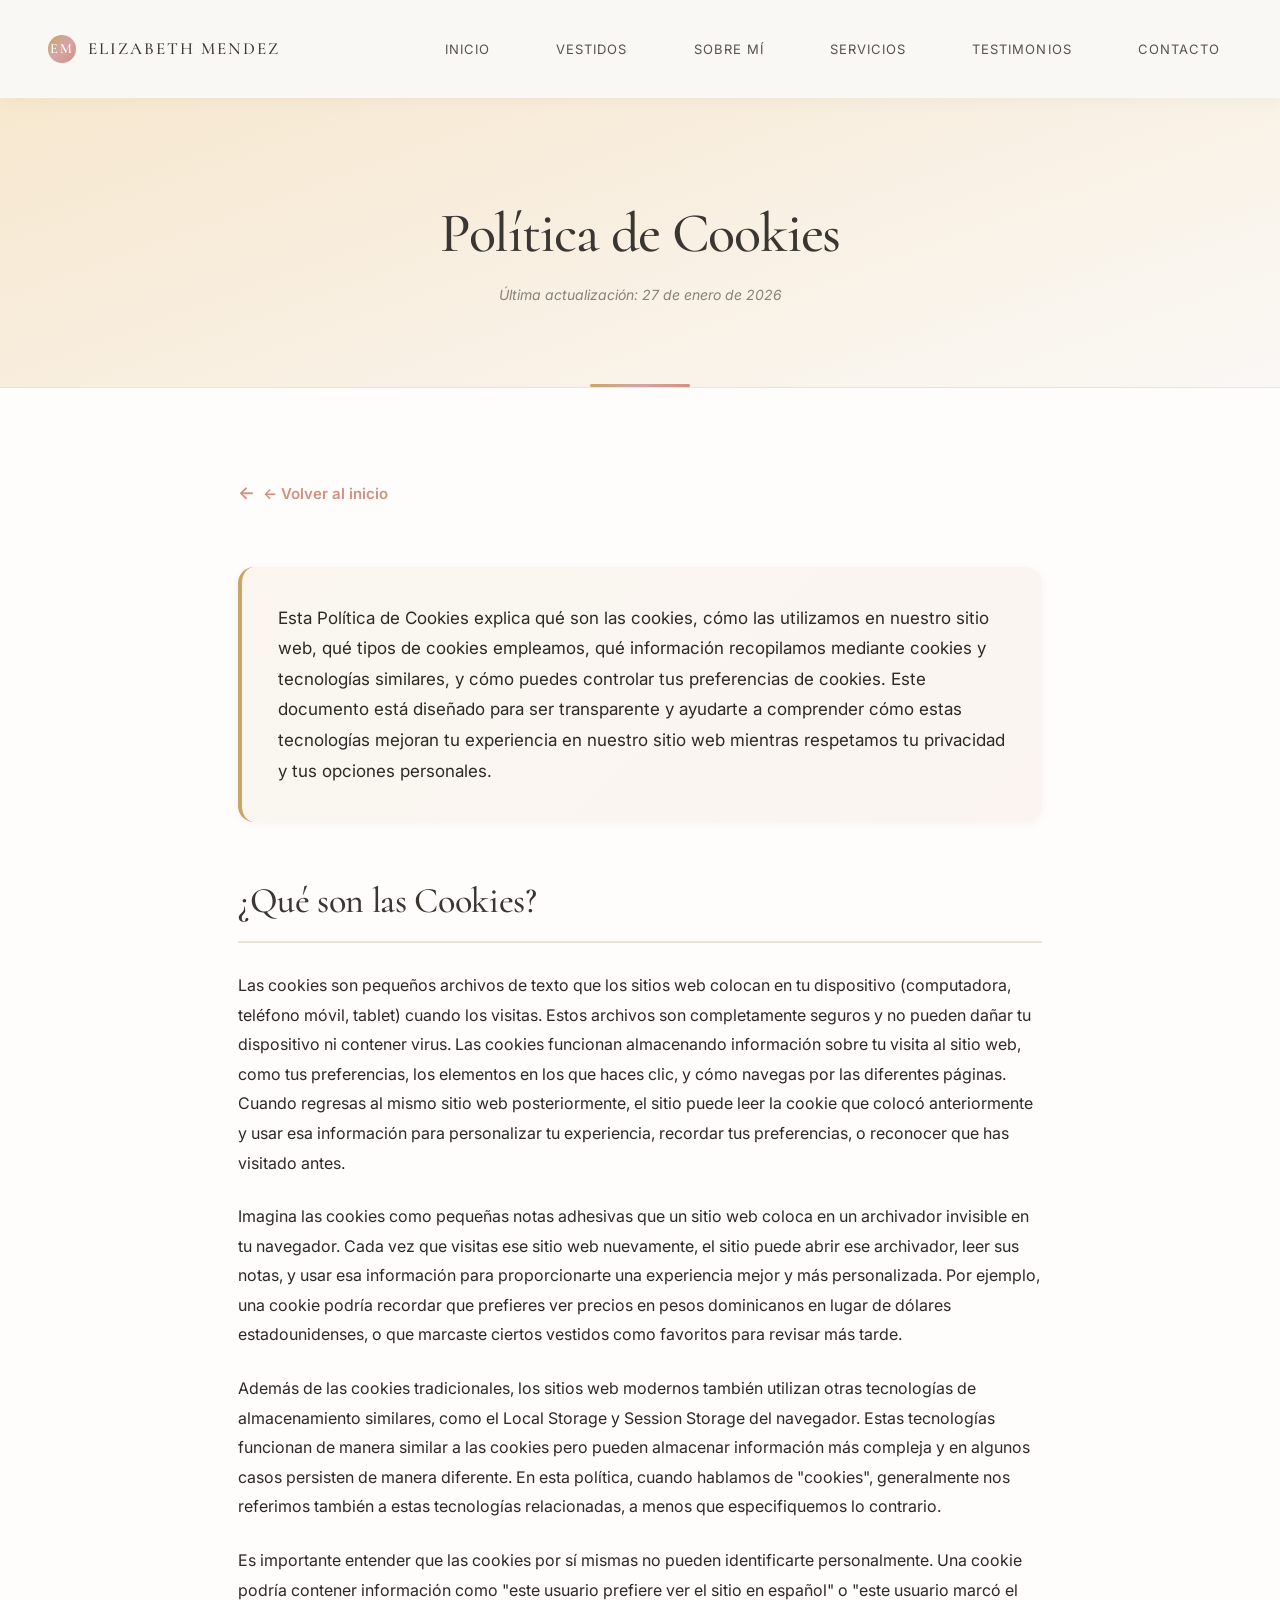
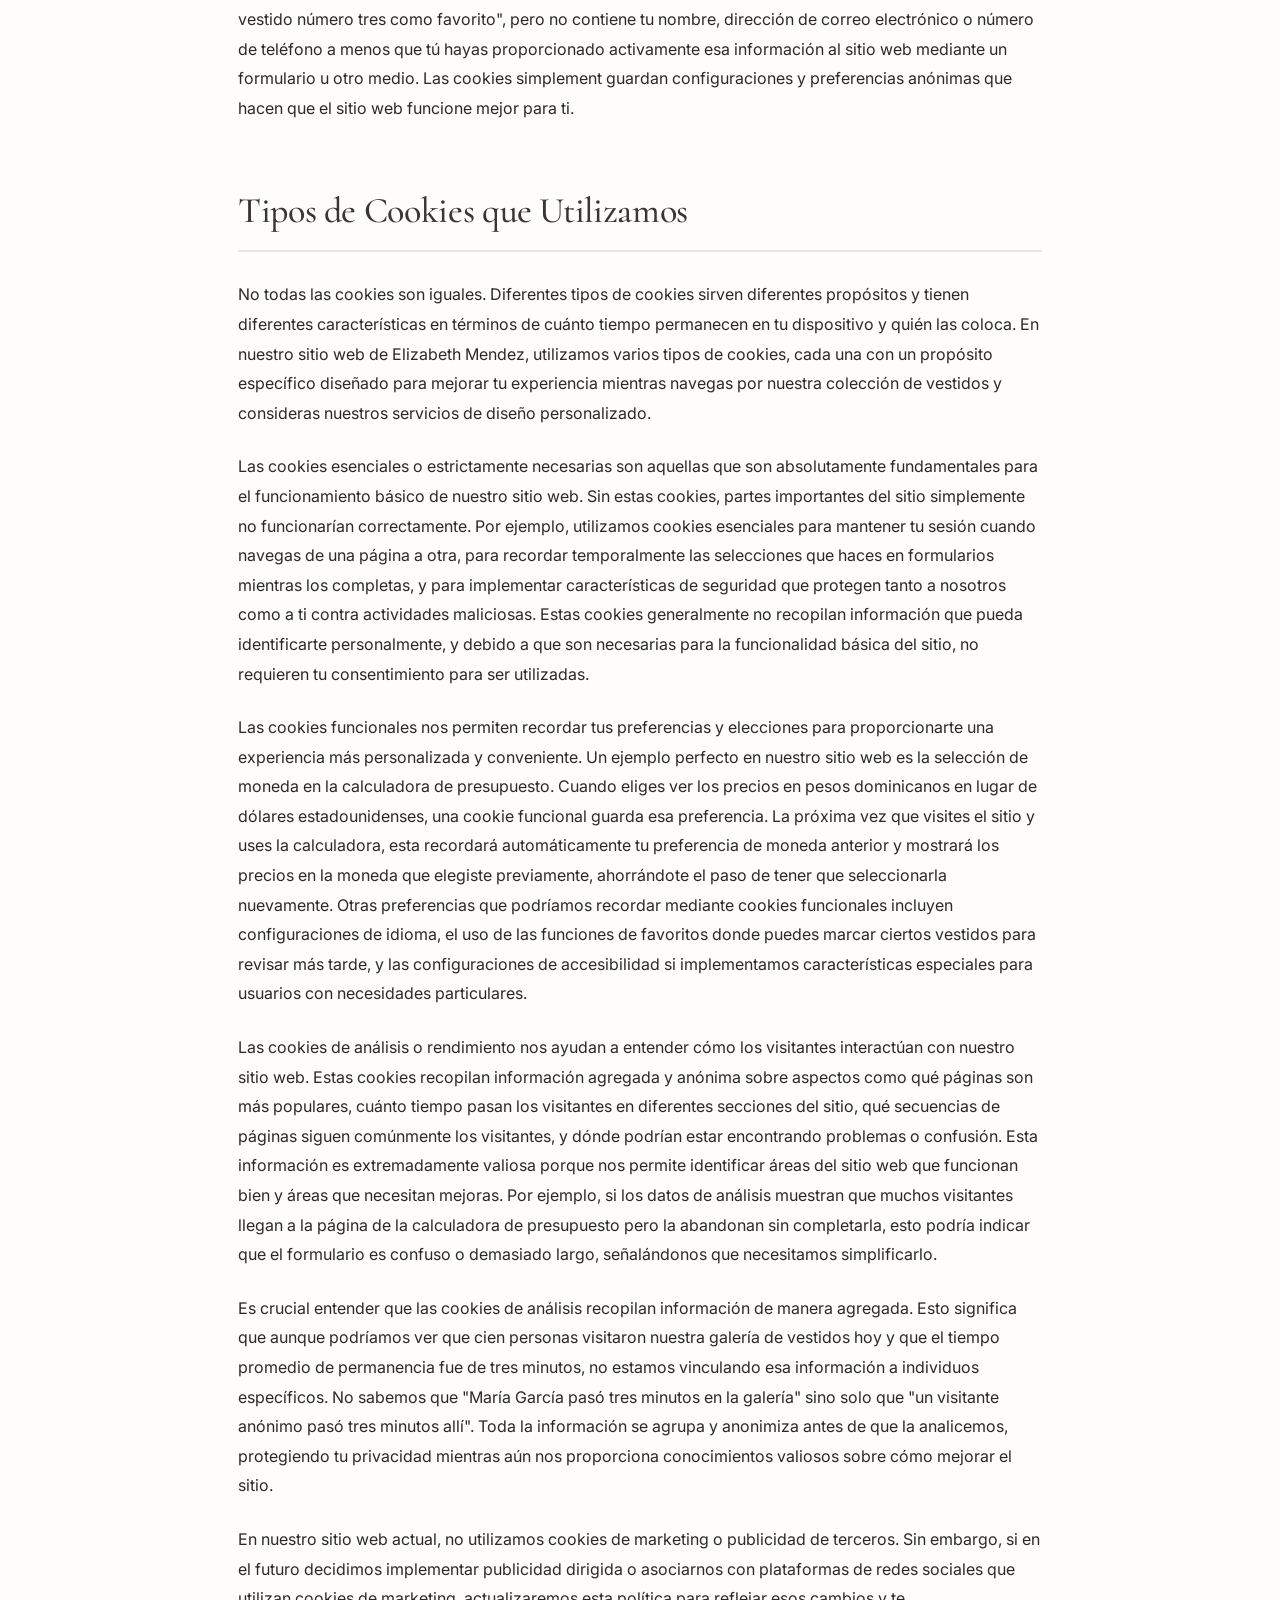
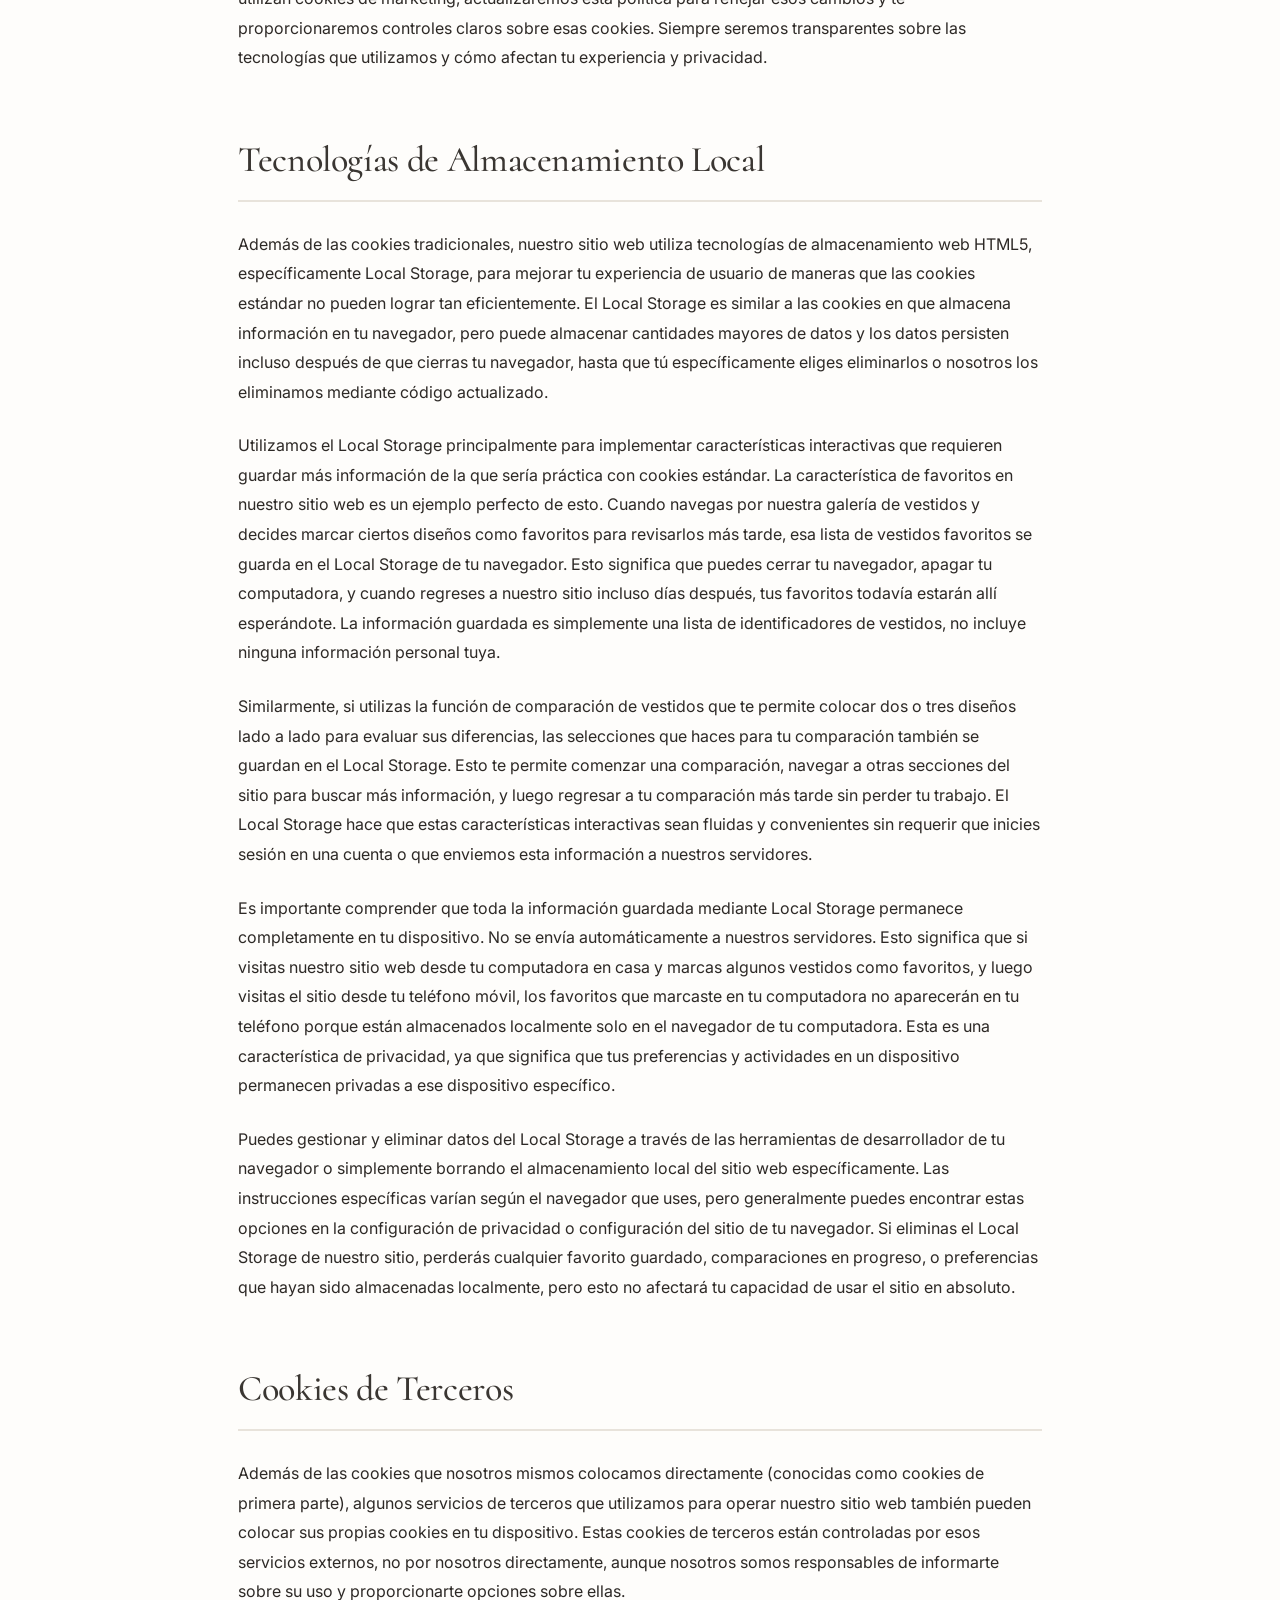
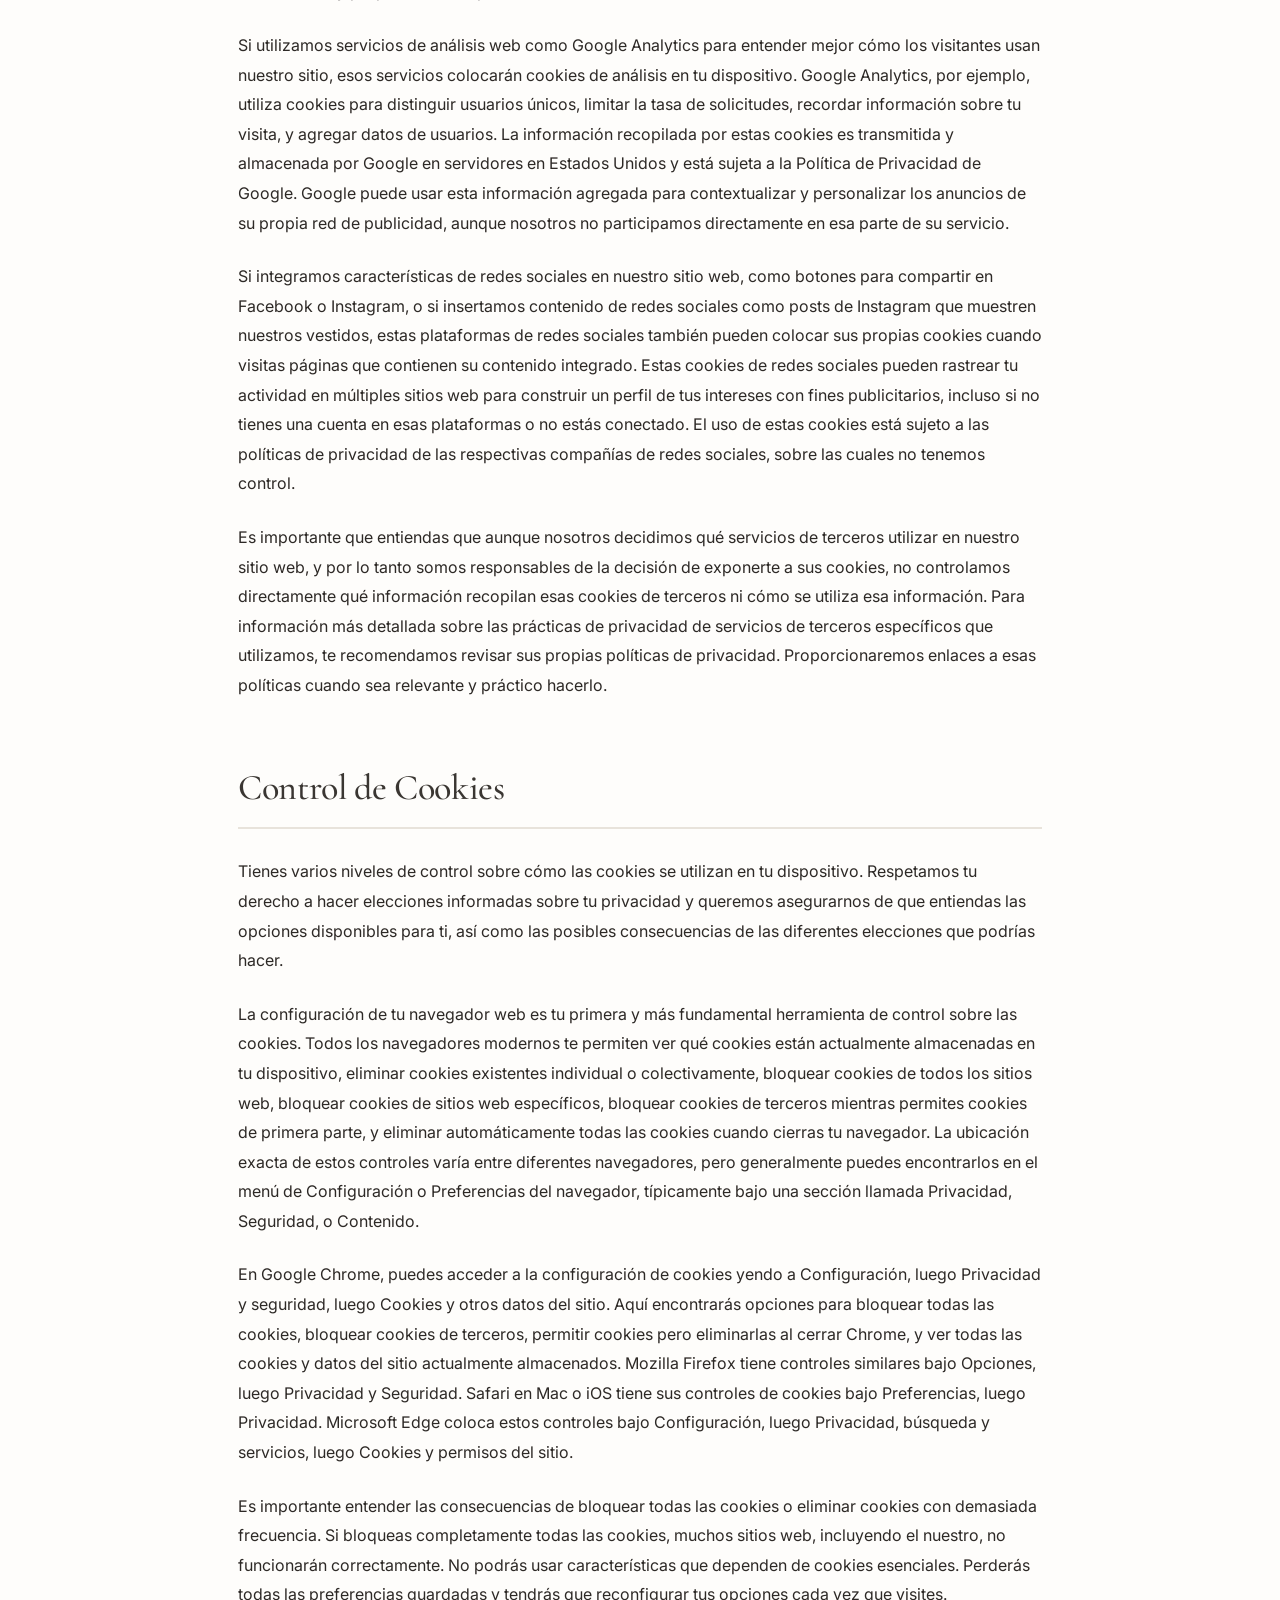
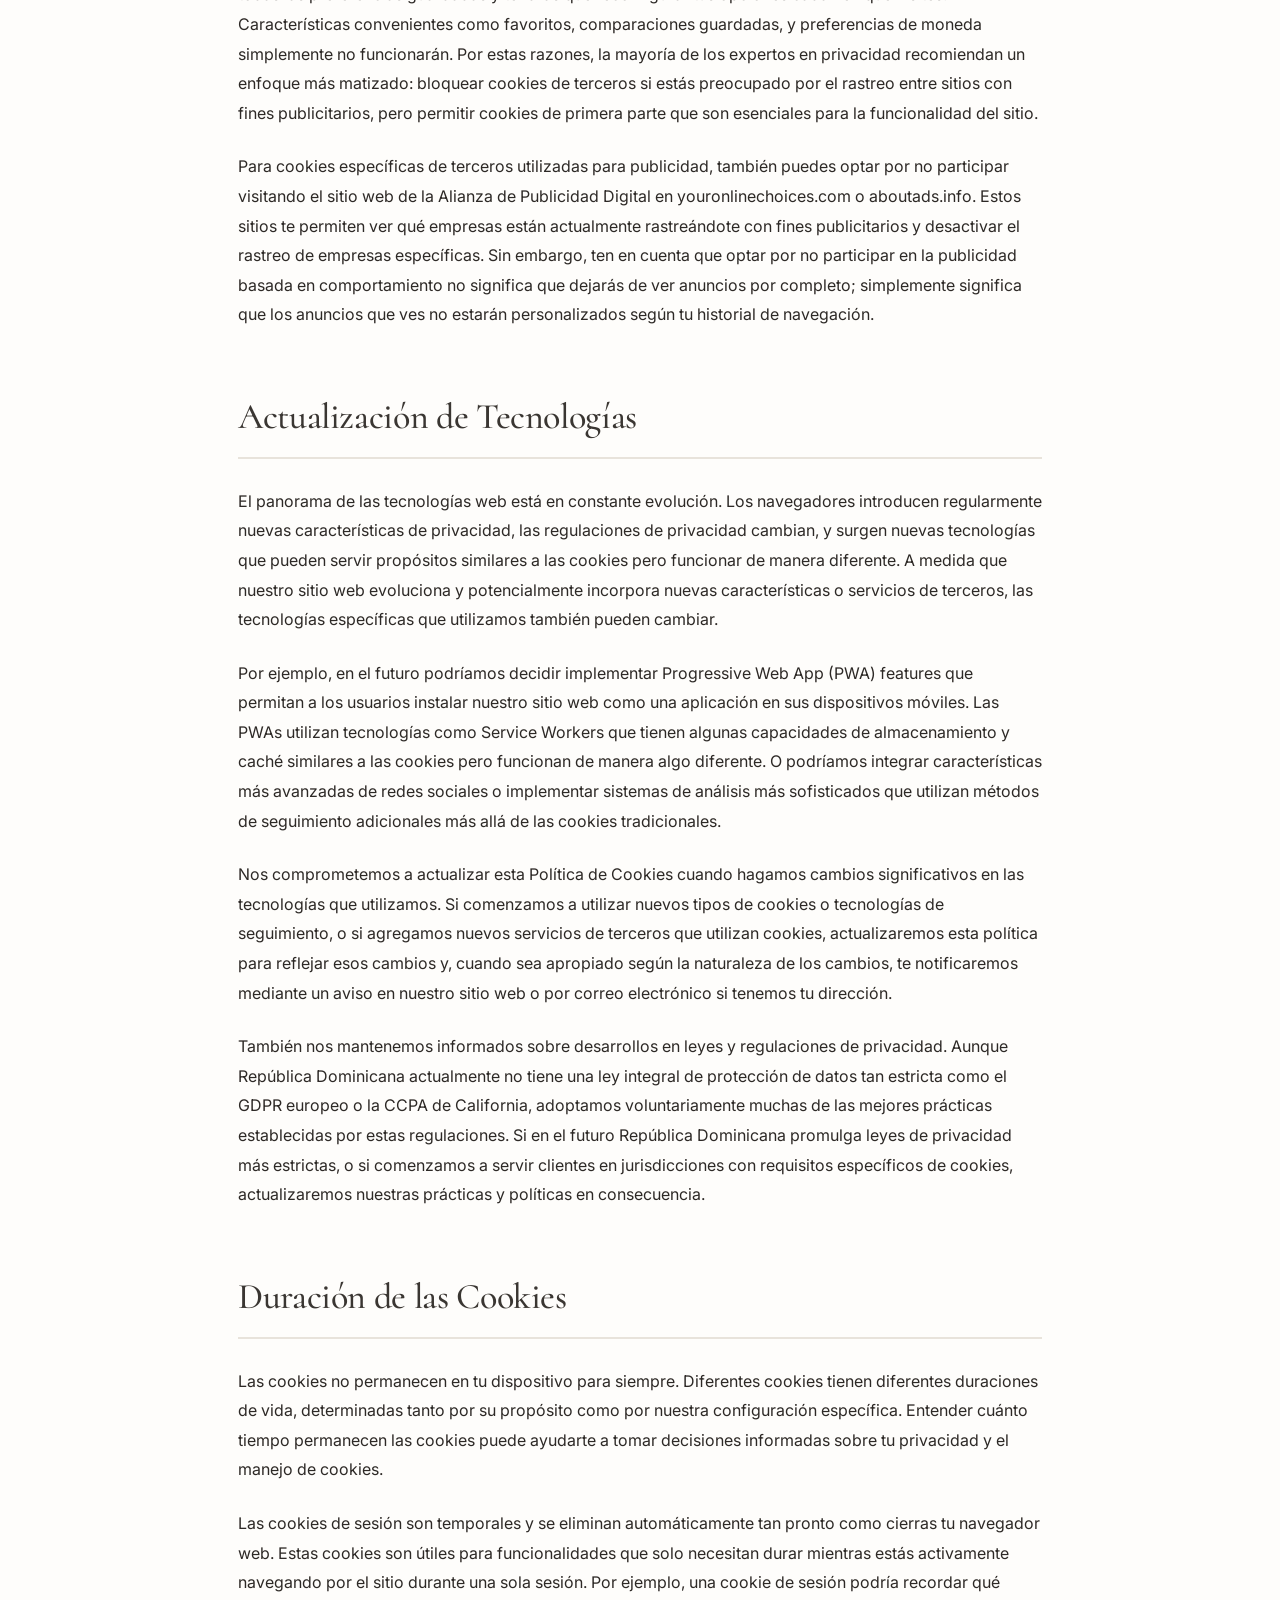
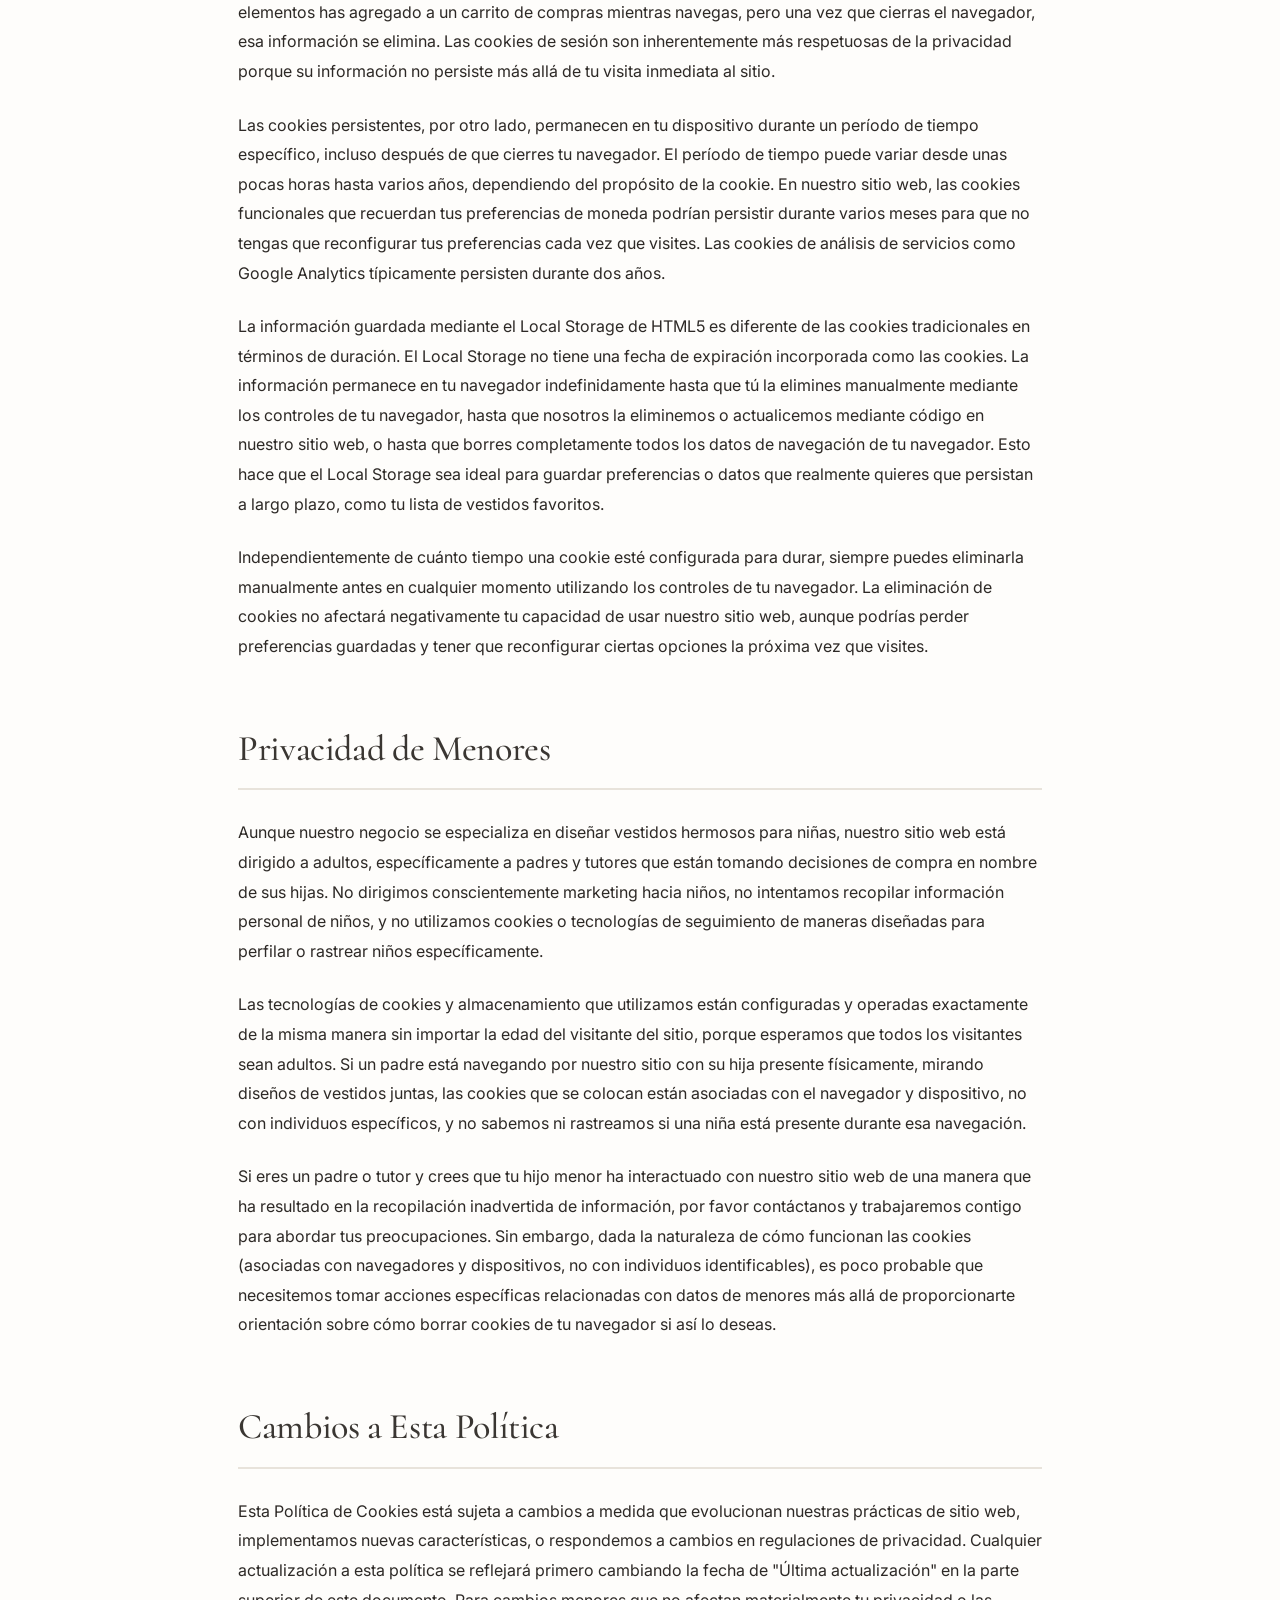
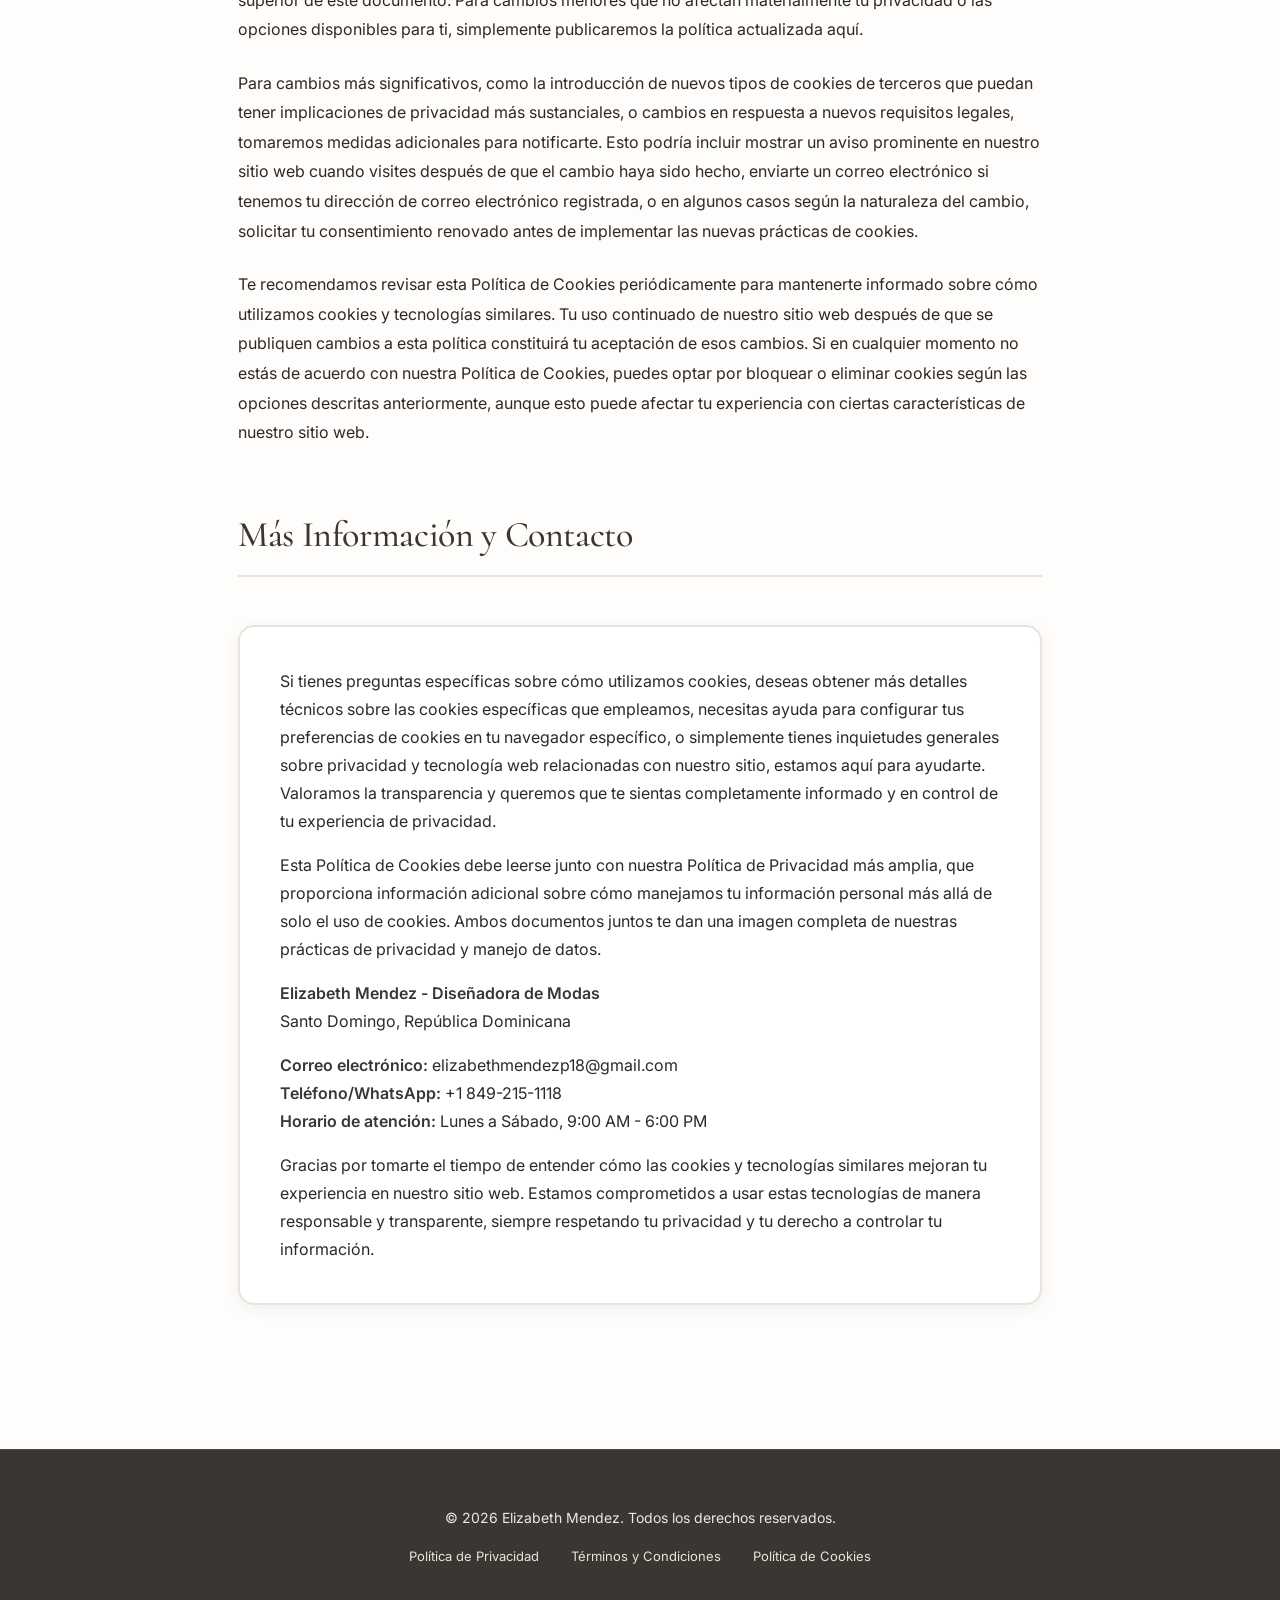
==== commit 9b5bb93e: "feat: mejoras UX/UI, 4 vestidos nuevos y corrección de email - Carrusel: añade vestido5-8 (imágenes " ====
--- a/politica-cookies.html
+++ b/politica-cookies.html
@@ -162,7 +162,7 @@
                     <p><strong>Elizabeth Mendez - Diseñadora de Modas</strong><br>
                     Santo Domingo, República Dominicana</p>
 
-                    <p><strong>Correo electrónico:</strong> elizabethmendez@gmail.com<br>
+                    <p><strong>Correo electrónico:</strong> elizabethmendezp18@gmail.com<br>
                     <strong>Teléfono/WhatsApp:</strong> +1 849-215-1118<br>
                     <strong>Horario de atención:</strong> Lunes a Sábado, 9:00 AM - 6:00 PM</p>
 
--- a/CSS/style1.css
+++ b/CSS/style1.css
@@ -421,6 +421,98 @@
     pointer-events: none;
 }
 
+/* Acciones del CTA: WhatsApp + Botón */
+.sticky-cta-actions {
+    display: flex;
+    align-items: center;
+    gap: 12px;
+    flex-shrink: 0;
+}
+
+/* Botón WhatsApp dentro del CTA (solo desktop) */
+.sticky-wa-btn {
+    display: flex;
+    align-items: center;
+    gap: 8px;
+    background: linear-gradient(135deg, #25D366, #128C7E);
+    color: white;
+    padding: 10px 18px;
+    border-radius: 999px;
+    font-size: 13px;
+    font-weight: 600;
+    letter-spacing: 0.5px;
+    text-decoration: none;
+    transition: all 0.25s ease;
+    white-space: nowrap;
+}
+
+.sticky-wa-btn svg {
+    width: 20px;
+    height: 20px;
+    fill: white;
+    flex-shrink: 0;
+}
+
+.sticky-wa-btn:hover {
+    transform: translateY(-2px);
+    box-shadow: 0 6px 20px rgba(37, 211, 102, 0.4);
+    filter: brightness(1.08);
+}
+
+/* ─── Separación automática: cuando el CTA es visible,
+       el botón flotante de WhatsApp sube para no quedar debajo ─── */
+
+/* Transición suave en el bottom */
+.whatsapp-btn,
+.scroll-top {
+    transition: bottom 0.4s ease, opacity var(--transition-base),
+                visibility var(--transition-base), transform var(--transition-base);
+}
+
+/* Con :has() (Chrome 105+, Safari 15.4+, FF 121+)
+   cuando el CTA está visible: subir el botón flotante
+   lo suficiente para no quedar bajo la barra (~70px) */
+body:has(#stickyCta.visible) .whatsapp-btn {
+    bottom: calc(70px + clamp(20px, 4vw, 32px));
+}
+
+body:has(#stickyCta.visible) .scroll-top {
+    bottom: calc(70px + clamp(90px, 15vw, 110px));
+}
+
+/* En móvil: ocultamos el botón flotante cuando el CTA esté visible
+   (ya está dentro del CTA, sería redundante) */
+@media (max-width: 768px) {
+    body:has(#stickyCta.visible) .whatsapp-btn {
+        opacity: 0;
+        pointer-events: none;
+        visibility: hidden;
+    }
+
+    /* En móvil ocultamos el botón WhatsApp dentro del CTA
+       (espacio reducido — solo el botón de cotización) */
+    .sticky-wa-btn {
+        display: none;
+    }
+
+    /* El botón de cotización ocupa el ancho posible */
+    .sticky-quote-btn {
+        width: 100%;
+        text-align: center;
+        justify-content: center;
+    }
+
+    .sticky-cta-actions {
+        width: 100%;
+    }
+
+    .sticky-cta-content {
+        flex-direction: column;
+        align-items: flex-start;
+        gap: 10px;
+    }
+}
+
 /* ============================================
    NOTIFICATION PROMPT - RESPONSIVE
    ============================================ */
@@ -807,11 +899,30 @@
 }
 
 .hero-title .highlight {
+    color: var(--terracotta);
+    font-weight: 500;
+    font-style: italic;
+    position: relative;
+    display: inline;
+}
+
+/* Subrayado decorativo animado bajo el highlight */
+.hero-title .highlight::after {
+    content: '';
+    position: absolute;
+    bottom: -4px;
+    left: 0;
+    width: 100%;
+    height: 3px;
     background: var(--gradient-premium);
-    -webkit-background-clip: text;
-    -webkit-text-fill-color: transparent;
-    background-clip: text;
-    font-weight: 500;
+    border-radius: 999px;
+    transform-origin: left;
+    animation: underlineGrow 1s 0.8s ease both;
+}
+
+@keyframes underlineGrow {
+    from { transform: scaleX(0); opacity: 0; }
+    to   { transform: scaleX(1); opacity: 1; }
 }
 
 .hero-description {
@@ -1483,8 +1594,10 @@
 }
 
 .carousel-slide {
+    /* El JS sobreescribe esto con el valor exacto calculado del wrapper */
     min-width: calc(33.333% - 22px);
     flex-shrink: 0;
+    box-sizing: border-box;
 }
 
 .vestido-card {
@@ -1888,8 +2001,78 @@
 
 /* Móvil: 1 columna */
 @media (max-width: 768px) {
-    .services-grid {
-        grid-template-columns: 1fr;
+    .carousel-container {
+        padding: 0 clamp(8px, 4vw, 12px);
+    }
+
+    .carousel-wrapper {
+        border-radius: 8px;
+    }
+
+    .carousel-track {
+        display: flex;
+        transition: transform 0.5s cubic-bezier(0.4, 0, 0.2, 1);
+    }
+
+    .carousel-slide {
+        min-width: 100% !important;
+        box-sizing: border-box;
+        padding: 0;
+        max-width: 100vw;
+        overflow: visible;
+    }
+
+    .vestido-card {
+        font-size: 1rem;
+        padding: 12px 4px;
+        background: #fff;
+        color: #222;
+        border-radius: 8px;
+        box-shadow: 0 2px 8px rgba(0,0,0,0.08);
+        max-width: 100%;
+        margin: 0 auto;
+    }
+
+    .vestido-image {
+        width: 100%;
+        height: auto;
+        object-fit: cover;
+        border-radius: 8px;
+    }
+
+    .testimonials-wrapper {
+        border-radius: 8px;
+    }
+
+    .testimonial-slide {
+        min-width: 100% !important;
+        box-sizing: border-box;
+        padding: 0;
+    }
+
+    .testimonial {
+        font-size: 1rem;
+        padding: 28px 20px;
+        background: #fff;
+        color: #222;
+        border-radius: 14px;
+        box-shadow: 0 2px 12px rgba(0,0,0,0.07);
+        max-width: 100%;
+        margin: 0 auto;
+    }
+
+    .testimonial-quote {
+        font-size: 14px;
+        line-height: 1.75;
+        word-break: break-word;
+    }
+
+    .testimonial-author {
+        font-size: 0.95em;
+    }
+
+    .testimonial-avatar {
+        font-size: 1.1em;
     }
 }
 
@@ -1898,24 +2081,112 @@
     padding: clamp(24px, 5vw, 40px);
     border-radius: 16px;
     border: 2px solid var(--beige);
-    transition: all var(--transition-base);
+    transition: all 0.4s cubic-bezier(0.4, 0, 0.2, 1);
+    box-shadow: 0 2px 12px rgba(0, 0, 0, 0.06);
+    position: relative;
+    overflow: hidden;
+    cursor: pointer;
+}
+
+/* Efecto de brillo sutil en hover */
+.service-card::before {
+    content: '';
+    position: absolute;
+    top: 0;
+    left: -100%;
+    width: 100%;
+    height: 100%;
+    background: linear-gradient(
+        90deg,
+        transparent,
+        rgba(201, 166, 104, 0.1),
+        transparent
+    );
+    transition: left 0.6s ease;
+}
+
+.service-card:hover::before {
+    left: 100%;
+}
+
+/* Decoración de esquina premium */
+.service-card::after {
+    content: '';
+    position: absolute;
+    top: 0;
+    right: 0;
+    width: 0;
+    height: 0;
+    border-style: solid;
+    border-width: 0 60px 60px 0;
+    border-color: transparent var(--cream) transparent transparent;
+    opacity: 0;
+    transition: opacity 0.4s ease;
+}
+
+.service-card:hover::after {
+    opacity: 1;
 }
 
 .service-card:hover {
     border-color: var(--gold);
-    transform: translateY(-8px);
-    box-shadow: var(--shadow-lg);
+    transform: translateY(-12px) scale(1.02);
+    box-shadow: 
+        0 20px 40px rgba(201, 166, 104, 0.25),
+        0 10px 20px rgba(0, 0, 0, 0.12);
+}
+
+/* Efecto de resplandor en el borde */
+.service-card:hover {
+    box-shadow: 
+        0 20px 40px rgba(201, 166, 104, 0.25),
+        0 10px 20px rgba(0, 0, 0, 0.12),
+        inset 0 0 20px rgba(201, 166, 104, 0.08);
 }
 
 .service-icon {
     font-size: clamp(36px, 6vw, 48px);
     margin-bottom: clamp(16px, 3vw, 24px);
+    display: inline-block;
+    transition: all 0.4s cubic-bezier(0.68, -0.55, 0.265, 1.55);
+    position: relative;
+    z-index: 1;
+}
+
+/* Fondo circular animado detrás del ícono */
+.service-card .service-icon::before {
+    content: '';
+    position: absolute;
+    top: 50%;
+    left: 50%;
+    transform: translate(-50%, -50%) scale(0);
+    width: 80px;
+    height: 80px;
+    background: var(--gradient-soft);
+    border-radius: 50%;
+    z-index: -1;
+    transition: transform 0.4s cubic-bezier(0.68, -0.55, 0.265, 1.55);
+}
+
+.service-card:hover .service-icon {
+    transform: scale(1.2) rotate(10deg);
+}
+
+.service-card:hover .service-icon::before {
+    transform: translate(-50%, -50%) scale(1);
 }
 
 .service-card h3 {
     font-size: clamp(20px, 3vw, 24px);
     margin-bottom: clamp(12px, 2vw, 16px);
     color: var(--charcoal);
+    transition: color 0.3s ease;
+    position: relative;
+    z-index: 1;
+}
+
+.service-card:hover h3 {
+    color: var(--terracotta);
 }
 
 .service-card p {
@@ -1923,19 +2194,34 @@
     color: var(--warm-gray);
     line-height: 1.7;
     margin-bottom: 20px;
+    transition: color 0.3s ease;
+    position: relative;
+    z-index: 1;
+}
+
+.service-card:hover p {
+    color: var(--charcoal);
 }
 
 .service-features {
     list-style: none;
     padding: 0;
+    position: relative;
+    z-index: 1;
 }
 
 .service-features li {
     font-size: clamp(13px, 2vw, 14px);
     color: var(--charcoal);
     padding: 8px 0;
-    padding-left: 24px;
+    padding-left: 28px;
     position: relative;
+    transition: all 0.3s ease;
+    transform-origin: left center;
+}
+
+.service-card:hover .service-features li {
+    padding-left: 32px;
 }
 
 .service-features li::before {
@@ -1944,6 +2230,54 @@
     left: 0;
     color: var(--gold);
     font-weight: 600;
+    transition: all 0.3s cubic-bezier(0.68, -0.55, 0.265, 1.55);
+    font-size: 16px;
+}
+
+.service-card:hover .service-features li::before {
+    transform: scale(1.3) rotate(360deg);
+    color: var(--terracotta);
+}
+
+/* Animación escalonada de los items en hover */
+.service-card:hover .service-features li:nth-child(1) {
+    transition-delay: 0.05s;
+}
+
+.service-card:hover .service-features li:nth-child(2) {
+    transition-delay: 0.1s;
+}
+
+.service-card:hover .service-features li:nth-child(3) {
+    transition-delay: 0.15s;
+}
+
+.service-card:hover .service-features li:nth-child(4) {
+    transition-delay: 0.2s;
+}
+
+.service-card:hover .service-features li:nth-child(5) {
+    transition-delay: 0.25s;
+}
+
+/* Efecto de pulso en hover */
+@keyframes service-pulse {
+    0%, 100% {
+        box-shadow: 
+            0 20px 40px rgba(201, 166, 104, 0.25),
+            0 10px 20px rgba(0, 0, 0, 0.12),
+            inset 0 0 20px rgba(201, 166, 104, 0.08);
+    }
+    50% {
+        box-shadow: 
+            0 25px 50px rgba(201, 166, 104, 0.35),
+            0 15px 30px rgba(0, 0, 0, 0.15),
+            inset 0 0 25px rgba(201, 166, 104, 0.12);
+    }
+}
+
+.service-card:hover {
+    animation: service-pulse 2s ease-in-out infinite;
 }
 
 /* ============================================
@@ -2502,6 +2836,138 @@
     color: var(--gold);
 }
 
+/* Media Queries para Servicios - Tablet */
+@media (max-width: 768px) and (min-width: 481px) {
+    .services-grid {
+        grid-template-columns: repeat(2, 1fr) !important;
+        gap: 20px;
+        padding: 0 16px;
+    }
+
+    .service-card {
+        max-width: 100%;
+        width: 100%;
+        margin: 0 auto;
+        background: white;
+        border-radius: 20px;
+        box-shadow: 0 2px 12px rgba(0, 0, 0, 0.06);
+        padding: 28px 24px;
+        transition: all 0.4s cubic-bezier(0.4, 0, 0.2, 1);
+    }
+
+    .service-card:hover {
+        transform: translateY(-8px) scale(1.01);
+    }
+
+    .service-icon {
+        font-size: 2.6em;
+        margin-bottom: 14px;
+    }
+
+    .service-card:hover .service-icon {
+        transform: scale(1.15) rotate(8deg);
+    }
+
+    .service-card h3 {
+        font-size: 22px;
+        margin-bottom: 12px;
+    }
+
+    .service-card p {
+        font-size: 15px;
+        margin-bottom: 18px;
+    }
+
+    .service-features li {
+        font-size: 14px;
+        padding: 7px 0 7px 28px;
+    }
+
+    .service-card:hover .service-features li {
+        padding-left: 32px;
+    }
+}
+
+/* Media Queries para Servicios - Móvil */
+@media (max-width: 480px) {
+    .services-grid {
+        grid-template-columns: 1fr !important;
+        justify-items: stretch;
+        gap: 20px !important;
+        padding: 0 4px !important;
+    }
+
+    .service-card {
+        max-width: 100%;
+        width: 100%;
+        margin: 0 auto;
+        text-align: left;
+        background: #fff;
+        border-radius: 18px;
+        box-shadow: 0 2px 12px rgba(0,0,0,0.07);
+        padding: 24px 20px;
+        transition: all 0.3s ease;
+    }
+
+    /* Efectos simplificados para móvil */
+    .service-card:active {
+        transform: scale(0.98);
+        box-shadow: 0 4px 16px rgba(201, 166, 104, 0.2);
+    }
+
+    .service-card::before {
+        display: none; /* Desactivar brillo en móvil para mejor performance */
+    }
+
+    .service-icon {
+        font-size: 2.6em;
+        margin-bottom: 14px;
+        transition: transform 0.3s ease;
+    }
+
+    .service-card:active .service-icon {
+        transform: scale(1.1);
+    }
+
+    .service-card h3 {
+        font-size: 18px;
+        margin-bottom: 10px;
+    }
+
+    .service-card p {
+        font-size: 14px;
+        margin-bottom: 14px;
+        line-height: 1.55;
+    }
+
+    /* Mostrar la lista en 1 col para apreciar todas las features */
+    .service-card .service-features {
+        display: block;
+    }
+    
+    .service-features {
+        padding-left: 0;
+        list-style: none;
+        margin: 12px 0 0 0;
+        text-align: left;
+    }
+    
+    .service-features li {
+        font-size: 13px;
+        margin-bottom: 6px;
+        padding: 6px 0 6px 24px;
+    }
+    
+    .service-features li::before {
+        font-size: 14px;
+    }
+    
+    /* Mantener animación de checks en móvil */
+    .service-card:active .service-features li::before {
+        transform: scale(1.2);
+    }
+}
+
 
 /* ============================================
    ANIMATIONS
@@ -2548,7 +3014,7 @@
     .nav-menu {
         position: fixed;
         top: 0;
-        right: -100%;
+        right: 0;
         width: 100%;
         max-width: 100%;
         height: 100vh;
@@ -2557,14 +3023,10 @@
         flex-direction: column;
         padding: clamp(80px, 15vw, 100px) clamp(24px, 5vw, 40px);
         gap: clamp(24px, 5vw, 32px);
-        transition: right 0.4s cubic-bezier(0.4, 0, 0.2, 1);
         box-shadow: -4px 0 30px rgba(0, 0, 0, 0.1);
         z-index: 999;
         overflow-y: auto;
-    }
-
-    .nav-menu.active {
-        right: 0;
+        /* Animación via transform (GPU) — ver bloque al final */
     }
 
     .menu-toggle {
@@ -2585,8 +3047,54 @@
         min-width: 100%;
     }
 
+    /* Testimonios móvil — botones bajan al pie */
     .testimonials-carousel-container {
-        padding: 0 clamp(36px, 8vw, 50px);
+        padding: 0 0 72px 0;  /* espacio abajo para nav */
+    }
+
+    .testimonial-btn {
+        position: absolute;
+        top: auto;
+        bottom: 0;
+        transform: none;
+        width: 44px;
+        height: 44px;
+    }
+
+    .testimonial-btn-prev {
+        left: calc(50% - 70px);
+    }
+
+    .testimonial-btn-next {
+        right: calc(50% - 70px);
+    }
+
+    .testimonials-dots {
+        position: absolute;
+        bottom: 10px;
+        left: 50%;
+        transform: translateX(-50%);
+        white-space: nowrap;
+    }
+
+    /* Tarjeta testimonio: padding más cómodo */
+    .testimonial {
+        padding: 28px 20px;
+    }
+
+    /* Hint de deslizamiento (debajo del wrapper, antes de los dots) */
+    .testimonials-carousel-container::before {
+        content: '← Desliza →';
+        display: block;
+        text-align: center;
+        font-size: 11px;
+        color: var(--warm-gray);
+        letter-spacing: 0.8px;
+        position: absolute;
+        bottom: 50px;
+        left: 0;
+        right: 0;
+        opacity: 0.65;
     }
 
     /* Hero móvil */
@@ -2601,7 +3109,7 @@
 
     /* Grid ajustes */
     .services-grid {
-        grid-template-columns: 1fr;
+        grid-template-columns: repeat(2, 1fr);
     }
 
     .extras-grid {
@@ -2609,7 +3117,7 @@
     }
 
     .sobre-mi-stats {
-        grid-template-columns: 1fr;
+        grid-template-columns: repeat(3, 1fr);
     }
 }
 
@@ -2619,8 +3127,31 @@
         padding: 0 clamp(32px, 10vw, 40px);
     }
 
+    /* ≤480px: igual, sin padding lateral */
     .testimonials-carousel-container {
-        padding: 0 clamp(32px, 10vw, 40px);
+        padding: 0 0 68px 0;
+    }
+
+    .testimonial-btn-prev {
+        left: calc(50% - 64px);
+    }
+
+    .testimonial-btn-next {
+        right: calc(50% - 64px);
+    }
+
+    .testimonial {
+        padding: 24px 18px;
+        border-radius: 14px;
+    }
+
+    .testimonial-quote {
+        font-size: 14px;
+        line-height: 1.7;
+    }
+
+    .testimonial-name {
+        font-size: 14px;
     }
 
     .vestido-card:hover .favorite-btn,
@@ -3146,33 +3677,885 @@
     .legal-container {
         padding-top: 0;
     }
-    
+
     .nav,
     .back-link,
     .footer-simple {
         display: none;
     }
-    
+
     .legal-hero-section {
         padding: 40px 20px;
         border-bottom: 2px solid #000;
     }
-    
+
     .legal-content-wrapper {
         max-width: 100%;
         padding: 40px 20px;
     }
-    
+
     .legal-section {
         page-break-inside: avoid;
     }
-    
+
     .legal-section h2 {
         page-break-after: avoid;
     }
-    
+
     .contact-box {
         border: 2px solid #000;
         box-shadow: none;
     }
-}+}
+
+/* ============================================
+   SCROLL PROGRESS BAR
+   ============================================ */
+#scroll-progress {
+    position: fixed;
+    top: 0;
+    left: 0;
+    height: 3px;
+    width: 0%;
+    background: var(--gradient-premium);
+    z-index: 10001;
+    border-radius: 0 2px 2px 0;
+    transition: width 0.1s linear;
+    pointer-events: none;
+}
+
+/* ============================================
+   SEPARADORES DE OLA ENTRE SECCIONES
+   ============================================ */
+.wave-divider {
+    width: 100%;
+    overflow: hidden;
+    line-height: 0;
+    margin-bottom: -2px;
+}
+
+.wave-divider svg {
+    display: block;
+    width: 100%;
+    height: clamp(40px, 6vw, 80px);
+}
+
+/* ============================================
+   CONTADORES ANIMADOS
+   ============================================ */
+.stat-number,
+.feature-number {
+    display: inline-block;
+    transition: none;
+}
+
+/* ============================================
+   MEJORAS DE TIPOGRAFÍA Y JERARQUÍA VISUAL
+   ============================================ */
+
+/* Section eyebrow más legible */
+.section-eyebrow {
+    font-size: clamp(11px, 1.8vw, 12px);
+    font-weight: 600;
+    letter-spacing: 0.18em;
+    text-transform: uppercase;
+    color: var(--terracotta);
+    margin-bottom: 12px;
+    display: flex;
+    align-items: center;
+    gap: 8px;
+}
+
+.section-eyebrow::before {
+    content: '';
+    display: inline-block;
+    width: 24px;
+    height: 2px;
+    background: var(--terracotta);
+    flex-shrink: 0;
+    border-radius: 999px;
+}
+
+/* Section title con más peso */
+.section-title {
+    font-size: clamp(28px, 6vw, 52px);
+    line-height: 1.15;
+    color: var(--charcoal);
+    font-weight: 400;
+    margin-bottom: clamp(12px, 2vw, 16px);
+}
+
+/* Descripción de sección */
+.section-description {
+    font-size: clamp(14px, 2.2vw, 16px);
+    color: #5a5450;
+    line-height: 1.75;
+    max-width: 58ch;
+}
+
+.section-header.centered .section-description {
+    margin-left: auto;
+    margin-right: auto;
+}
+
+/* ============================================
+   MEJORAS DEL HERO
+   ============================================ */
+.hero-title {
+    font-size: clamp(36px, 9vw, 72px);
+    line-height: 1.08;
+    margin-bottom: clamp(20px, 4vw, 28px);
+    color: #1e1b18;
+    font-weight: 300;
+    letter-spacing: -0.01em;
+    word-wrap: break-word;
+    overflow-wrap: break-word;
+}
+
+.hero-description {
+    font-size: clamp(15px, 2.5vw, 17px);
+    color: #4a4540;
+    line-height: 1.85;
+    margin-bottom: clamp(24px, 5vw, 36px);
+}
+
+/* Botón primario más vibrante */
+.btn-primary {
+    background: linear-gradient(135deg, #c9814a 0%, var(--terracotta) 50%, #c06060 100%);
+    color: white;
+    border: none;
+    letter-spacing: 0.06em;
+    box-shadow: 0 4px 16px rgba(212, 144, 126, 0.35);
+    transition: all 0.3s cubic-bezier(0.4, 0, 0.2, 1);
+}
+
+.btn-primary:hover {
+    transform: translateY(-3px);
+    box-shadow: 0 8px 24px rgba(212, 144, 126, 0.45);
+    filter: brightness(1.06);
+}
+
+.btn-primary:active {
+    transform: translateY(-1px);
+}
+
+/* Botón outline mejorado */
+.btn-outline {
+    border: 2px solid var(--charcoal);
+    color: var(--charcoal);
+    background: transparent;
+    letter-spacing: 0.06em;
+    transition: all 0.25s ease;
+}
+
+.btn-outline:hover {
+    background: var(--charcoal);
+    color: white;
+    transform: translateY(-2px);
+}
+
+/* ============================================
+   TRUST BADGES MEJORADOS
+   ============================================ */
+.trust-badges {
+    background: white;
+    border-top: 1px solid var(--beige);
+    border-bottom: 1px solid var(--beige);
+    padding: clamp(20px, 3vw, 28px) clamp(20px, 4vw, 48px);
+    box-shadow: 0 2px 12px rgba(0,0,0,0.04);
+}
+
+.badge {
+    flex-direction: column;
+    text-align: center;
+    gap: 6px;
+    padding: 8px 16px;
+    border-right: 1px solid var(--beige);
+}
+
+.badge:last-child {
+    border-right: none;
+}
+
+.badge-icon {
+    font-size: clamp(22px, 4vw, 28px);
+}
+
+.badge-text {
+    font-size: clamp(10px, 1.8vw, 12px);
+    font-weight: 600;
+    letter-spacing: 0.1em;
+    color: var(--charcoal);
+}
+
+@media (max-width: 480px) {
+    .badge {
+        border-right: none;
+        border-bottom: 1px solid var(--beige);
+        padding: 10px 8px;
+        flex-direction: row;
+        text-align: left;
+    }
+    .badge:last-child { border-bottom: none; }
+}
+
+/* ============================================
+   SEPARACIÓN VISUAL ENTRE SECCIONES
+   ============================================ */
+#galeria-vestidos { background: #faf8f5; }
+#sobre-mi         { background: white; }
+#servicios        { background: #faf8f5; }
+#testimonios      { background: white; }
+#contacto         { background: var(--cream); }
+
+/* ============================================
+   MEJORAS EN CARDS DE VESTIDOS
+   ============================================ */
+.vestido-card {
+    box-shadow: 0 2px 12px rgba(0,0,0,0.06), 0 1px 3px rgba(0,0,0,0.04);
+    border: 1px solid rgba(232, 227, 219, 0.6);
+    transition: all 0.4s cubic-bezier(0.34, 1.56, 0.64, 1);
+}
+
+.vestido-card:hover {
+    border-color: rgba(201, 166, 104, 0.3);
+}
+
+/* ============================================
+   MEJORAS EN TESTIMONIOS
+   ============================================ */
+.testimonial {
+    border: 1px solid var(--beige);
+    position: relative;
+}
+
+.testimonial-stars {
+    letter-spacing: 3px;
+}
+
+/* ============================================
+   MEJORAS EN FOOTER
+   ============================================ */
+footer {
+    background: linear-gradient(180deg, #2a2622 0%, #1e1b18 100%);
+}
+
+.footer-bottom {
+    border-top: 1px solid rgba(255,255,255,0.08);
+}
+
+/* ============================================
+   NAV MEJORADO
+   ============================================ */
+.nav-menu a {
+    position: relative;
+}
+
+.nav-menu a::after {
+    content: '';
+    position: absolute;
+    bottom: -2px;
+    left: 50%;
+    transform: translateX(-50%);
+    width: 0;
+    height: 2px;
+    background: var(--gold);
+    border-radius: 999px;
+    transition: width 0.3s ease;
+}
+
+.nav-menu a:hover::after,
+.nav-menu a.active::after {
+    width: 70%;
+}
+
+/* ============================================
+   ::selection — texto seleccionado con marca
+   ============================================ */
+::selection {
+    background: rgba(201, 166, 104, 0.25);
+    color: var(--charcoal);
+}
+
+/* ============================================
+   SCROLLBAR ESTILIZADA (solo Chromium)
+   ============================================ */
+::-webkit-scrollbar {
+    width: 6px;
+}
+::-webkit-scrollbar-track {
+    background: var(--cream);
+}
+::-webkit-scrollbar-thumb {
+    background: var(--gold);
+    border-radius: 999px;
+}
+::-webkit-scrollbar-thumb:hover {
+    background: var(--terracotta);
+}
+
+/* ============================================
+   ACCESIBILIDAD - MEJORAS UX/A11Y v2
+   ============================================ */
+
+/* Screen-reader only: visible solo para AT */
+.sr-only {
+    position: absolute;
+    width: 1px;
+    height: 1px;
+    padding: 0;
+    margin: -1px;
+    overflow: hidden;
+    clip: rect(0, 0, 0, 0);
+    white-space: nowrap;
+    border: 0;
+}
+
+/* Honeypot anti-spam: oculto visualmente y del layout */
+.hp-field {
+    position: absolute;
+    left: -9999px;
+    width: 1px;
+    height: 1px;
+    overflow: hidden;
+    opacity: 0;
+    pointer-events: none;
+    tab-index: -1;
+}
+
+/* ============================================
+   FORMULARIO - ESTADOS MEJORADOS
+   ============================================ */
+
+/* Focus-within: resalta el grupo completo */
+.contact-form .form-group:focus-within label {
+    color: var(--gold);
+    transition: color var(--transition-fast);
+}
+
+/* aria-invalid styles */
+.contact-form input[aria-invalid="true"],
+.contact-form select[aria-invalid="true"],
+.contact-form textarea[aria-invalid="true"] {
+    border-color: var(--error);
+    background-color: rgba(201, 48, 44, 0.04);
+    box-shadow: 0 0 0 3px rgba(201, 48, 44, 0.12);
+}
+
+.contact-form input[aria-invalid="false"],
+.contact-form select[aria-invalid="false"],
+.contact-form textarea[aria-invalid="false"] {
+    border-color: var(--success);
+    background-color: rgba(92, 184, 92, 0.04);
+}
+
+/* Hint de éxito por campo */
+.success-hint {
+    display: none;
+    font-size: clamp(11px, 2vw, 12px);
+    color: var(--success);
+    margin-top: 5px;
+    font-weight: 500;
+}
+
+.form-group.has-success .success-hint {
+    display: block;
+}
+
+/* Error message mejorado con icono */
+.error-message::before {
+    content: '⚠ ';
+    font-size: 0.9em;
+}
+
+/* Contador de caracteres con estado */
+.char-counter.warning {
+    color: var(--warning);
+    font-weight: 500;
+}
+
+.char-counter.limit {
+    color: var(--error);
+    font-weight: 600;
+}
+
+/* ============================================
+   BOTÓN DE ENVÍO - ESTADO DE CARGA
+   ============================================ */
+.btn-spinner {
+    display: none;
+    width: 18px;
+    height: 18px;
+    border: 2px solid rgba(255, 255, 255, 0.4);
+    border-top-color: white;
+    border-radius: 50%;
+    animation: spin 0.7s linear infinite;
+    flex-shrink: 0;
+}
+
+.form-submit {
+    position: relative;
+    display: flex;
+    align-items: center;
+    justify-content: center;
+    gap: 10px;
+}
+
+.form-submit.loading {
+    pointer-events: none;
+    opacity: 0.85;
+    cursor: not-allowed;
+}
+
+.form-submit.loading .btn-text {
+    opacity: 0.7;
+}
+
+.form-submit.loading .btn-spinner {
+    display: inline-block;
+}
+
+.form-submit.loading .btn-arrow {
+    display: none;
+}
+
+@keyframes spin {
+    to { transform: rotate(360deg); }
+}
+
+/* ============================================
+   TOAST / NOTIFICACIÓN DE RESULTADO
+   ============================================ */
+.form-toast {
+    display: none;
+    align-items: center;
+    gap: 12px;
+    padding: clamp(14px, 2.5vw, 18px) clamp(16px, 3vw, 24px);
+    border-radius: 12px;
+    margin-bottom: 20px;
+    font-size: clamp(13px, 2.2vw, 14px);
+    font-weight: 500;
+    animation: slideDown 0.35s ease;
+}
+
+.form-toast.visible {
+    display: flex;
+}
+
+.form-toast.success {
+    background: rgba(92, 184, 92, 0.12);
+    border: 1px solid rgba(92, 184, 92, 0.4);
+    color: #2d6a2d;
+}
+
+.form-toast.error {
+    background: rgba(201, 48, 44, 0.08);
+    border: 1px solid rgba(201, 48, 44, 0.3);
+    color: #9a1f1d;
+}
+
+.form-toast-icon {
+    font-size: 1.3em;
+    flex-shrink: 0;
+}
+
+@keyframes slideDown {
+    from { opacity: 0; transform: translateY(-8px); }
+    to   { opacity: 1; transform: translateY(0); }
+}
+
+/* ============================================
+   NAVEGACIÓN - LINK ACTIVO
+   ============================================ */
+.nav-menu a.active {
+    color: var(--gold);
+    font-weight: 500;
+}
+
+.nav-menu a.active::after {
+    width: 100%;
+}
+
+/* ============================================
+   REDUCED MOTION - Respeta preferencias del SO
+   ============================================ */
+@media (prefers-reduced-motion: reduce) {
+    *,
+    *::before,
+    *::after {
+        animation-duration: 0.01ms !important;
+        animation-iteration-count: 1 !important;
+        transition-duration: 0.01ms !important;
+        scroll-behavior: auto !important;
+    }
+
+    .carousel-track {
+        transition: none !important;
+    }
+
+    .fade-in {
+        opacity: 1;
+        transform: none;
+        transition: none;
+    }
+
+    .btn-spinner {
+        animation: none;
+        border-top-color: white;
+        opacity: 0.7;
+    }
+}
+
+/* ============================================
+   DARK MODE - Soporte completo
+   ============================================ */
+@media (prefers-color-scheme: dark) {
+    :root {
+        --warm-white: #1a1815;
+        --cream: #22201d;
+        --beige: #3a3530;
+        --charcoal: #f0ece6;
+        --warm-gray: #b8b0a5;
+    }
+
+    body {
+        color: #e8e2da;
+    }
+
+    .contact-form input,
+    .contact-form select,
+    .contact-form textarea,
+    .calculator-form select,
+    .calculator-form input[type="range"] {
+        background: #2a2723;
+        color: #e8e2da;
+        border-color: #3a3530;
+    }
+
+    .vestido-card,
+    .service-card,
+    .testimonial {
+        background: #22201d;
+    }
+
+    .modal-content {
+        background: #22201d;
+        color: #e8e2da;
+    }
+
+    .nav {
+        background: rgba(26, 24, 21, 0.97);
+    }
+}
+
+/* ============================================
+   CONTRASTE MEJORADO - WCAG AA
+   ============================================ */
+
+/* Asegurar contraste mínimo 4.5:1 en texto pequeño */
+.form-help,
+.char-counter,
+.vestido-age,
+.testimonial-role,
+.section-eyebrow {
+    color: #6b6560; /* ratio ~5.2:1 sobre blanco */
+}
+
+.error-message {
+    color: #b91c1c; /* ratio 5.4:1 sobre blanco */
+}
+
+.form-privacy,
+.footer-credits {
+    color: #8a8078;
+}
+
+/* ============================================
+   MEJORAS TÁCTILES - TOUCH TARGETS
+   ============================================ */
+
+/* Mínimo 44x44px para targets táctiles (WCAG 2.5.5) */
+.favorite-btn,
+.compare-btn,
+.carousel-btn,
+.testimonial-btn,
+.filter-chip,
+.filter-reset,
+.scroll-top,
+.whatsapp-btn {
+    min-width: 44px;
+    min-height: 44px;
+}
+
+.nav-menu a {
+    padding: 10px 12px;
+    display: inline-block;
+}
+
+/* ============================================
+   SKIP LINK MEJORADO
+   ============================================ */
+.skip-link:focus {
+    top: 0;
+    outline: 3px solid var(--gold);
+    outline-offset: 0;
+    box-shadow: 0 4px 16px rgba(201, 166, 104, 0.4);
+}
+
+/* ============================================
+   INDICADOR DE PROGRESO DEL FORMULARIO
+   ============================================ */
+.form-progress {
+    display: flex;
+    gap: 6px;
+    margin-bottom: 24px;
+    align-items: center;
+}
+
+.form-progress-step {
+    flex: 1;
+    height: 3px;
+    background: var(--beige);
+    border-radius: 999px;
+    transition: background var(--transition-base);
+}
+
+.form-progress-step.filled {
+    background: var(--gold);
+}
+
+/* ============================================
+   PRINT - PÁGINA PRINCIPAL
+   ============================================ */
+@media print {
+    .whatsapp-btn,
+    .scroll-top,
+    .sticky-cta,
+    .notification-prompt,
+    .favorites-button,
+    .compare-bar,
+    .menu-toggle {
+        display: none !important;
+    }
+}
+
+/* ============================================
+   RIPPLE EFFECT EN BOTONES
+   ============================================ */
+.btn {
+    position: relative;
+    overflow: hidden;
+}
+
+.ripple {
+    position: absolute;
+    width: 160px;
+    height: 160px;
+    border-radius: 50%;
+    background: rgba(255, 255, 255, 0.32);
+    transform: translate(-50%, -50%) scale(0);
+    animation: rippleAnim 0.55s ease-out forwards;
+    pointer-events: none;
+}
+
+@keyframes rippleAnim {
+    to {
+        transform: translate(-50%, -50%) scale(4);
+        opacity: 0;
+    }
+}
+
+/* ============================================
+   MENÚ MÓVIL — SLIDE-IN SUAVE (GPU)
+   ============================================ */
+@media (max-width: 768px) {
+    .nav-menu {
+        /* Reemplazamos right:-100% por transform (GPU) */
+        right: 0 !important;
+        transform: translateX(100%);
+        opacity: 0;
+        transition: transform 0.38s cubic-bezier(0.4, 0, 0.2, 1),
+                    opacity    0.32s ease;
+        visibility: hidden;
+    }
+
+    .nav-menu.active {
+        transform: translateX(0);
+        opacity: 1;
+        visibility: visible;
+    }
+
+    /* Ítem stagger: cada <li> entra con un pequeño delay */
+    .nav-menu li {
+        opacity: 0;
+        transform: translateX(24px);
+        transition: opacity 0.25s ease, transform 0.25s ease;
+    }
+
+    .nav-menu.active li {
+        opacity: 1;
+        transform: translateX(0);
+    }
+
+    .nav-menu.active li:nth-child(1) { transition-delay: 0.08s; }
+    .nav-menu.active li:nth-child(2) { transition-delay: 0.13s; }
+    .nav-menu.active li:nth-child(3) { transition-delay: 0.18s; }
+    .nav-menu.active li:nth-child(4) { transition-delay: 0.23s; }
+    .nav-menu.active li:nth-child(5) { transition-delay: 0.28s; }
+    .nav-menu.active li:nth-child(6) { transition-delay: 0.33s; }
+
+    /* Overlay semi-transparente detrás del menú */
+    .nav-overlay {
+        position: fixed;
+        inset: 0;
+        background: rgba(30, 27, 24, 0.5);
+        backdrop-filter: blur(3px);
+        z-index: 998;
+        opacity: 0;
+        pointer-events: none;
+        transition: opacity 0.32s ease;
+    }
+
+    .nav-overlay.active {
+        opacity: 1;
+        pointer-events: all;
+    }
+}
+
+/* ============================================
+   SKELETON LOADER — IMÁGENES DE VESTIDOS
+   ============================================ */
+.vestido-image {
+    position: relative;
+}
+
+.vestido-image img.img-loading {
+    background: linear-gradient(
+        90deg,
+        #f0ece8 25%,
+        #e6e0da 50%,
+        #f0ece8 75%
+    );
+    background-size: 200% 100%;
+    animation: shimmer 1.4s infinite linear;
+    color: transparent; /* hide alt text while loading */
+}
+
+.vestido-image img.img-loaded {
+    animation: none;
+    background: transparent;
+}
+
+@keyframes shimmer {
+    0%   { background-position: 200% 0; }
+    100% { background-position: -200% 0; }
+}
+
+/* ============================================
+   GALERÍA — EMPTY STATE (sin resultados)
+   ============================================ */
+.gallery-empty-state {
+    display: none;
+    text-align: center;
+    padding: 60px 24px;
+    animation: fadeInUp 0.4s ease both;
+}
+
+.gallery-empty-state .empty-icon {
+    font-size: 4rem;
+    margin-bottom: 16px;
+    filter: grayscale(0.4);
+}
+
+.gallery-empty-state h3 {
+    font-size: clamp(18px, 3vw, 22px);
+    color: var(--charcoal);
+    margin-bottom: 10px;
+}
+
+.gallery-empty-state p {
+    font-size: 15px;
+    color: var(--warm-gray);
+}
+
+.gallery-empty-state .btn-link {
+    background: none;
+    border: none;
+    color: var(--gold);
+    font-size: 15px;
+    font-weight: 600;
+    cursor: pointer;
+    text-decoration: underline;
+    padding: 0;
+}
+
+/* ============================================
+   FILTROS — BADGE DE CONTEO
+   ============================================ */
+.chip-dropdown label {
+    display: flex;
+    align-items: center;
+    justify-content: space-between;
+    gap: 8px;
+}
+
+.filter-count {
+    display: inline-flex;
+    align-items: center;
+    justify-content: center;
+    min-width: 20px;
+    height: 20px;
+    padding: 0 5px;
+    background: var(--gradient-premium);
+    color: white;
+    font-size: 11px;
+    font-weight: 700;
+    border-radius: 999px;
+    line-height: 1;
+    flex-shrink: 0;
+}
+
+/* ============================================
+   CONTACTO — LABEL FLOTA EN FOCUS/FILLED
+   ============================================ */
+.form-group.floating .form-label-wrap {
+    position: relative;
+    display: block;
+}
+
+.form-group.floating label {
+    position: absolute;
+    top: 50%;
+    left: 16px;
+    transform: translateY(-50%);
+    font-size: 15px;
+    color: var(--warm-gray);
+    background: transparent;
+    padding: 0 4px;
+    pointer-events: none;
+    transition: top 0.22s ease, font-size 0.22s ease, color 0.22s ease, transform 0.22s ease;
+    z-index: 1;
+}
+
+.form-group.floating.has-focus label,
+.form-group.floating.has-value label {
+    top: 0;
+    transform: translateY(-100%);
+    font-size: 11px;
+    color: var(--gold);
+    background: white;
+}
+
+/* Borde animado al focus */
+.contact-form .form-group input:focus,
+.contact-form .form-group select:focus,
+.contact-form .form-group textarea:focus {
+    border-color: var(--gold);
+    box-shadow: 0 0 0 3px rgba(201, 166, 104, 0.15);
+}
+
+/* Label suave: cambia color al enfocar */
+.contact-form .form-group:focus-within > label {
+    color: var(--terracotta);
+    transition: color 0.2s ease;
+}
